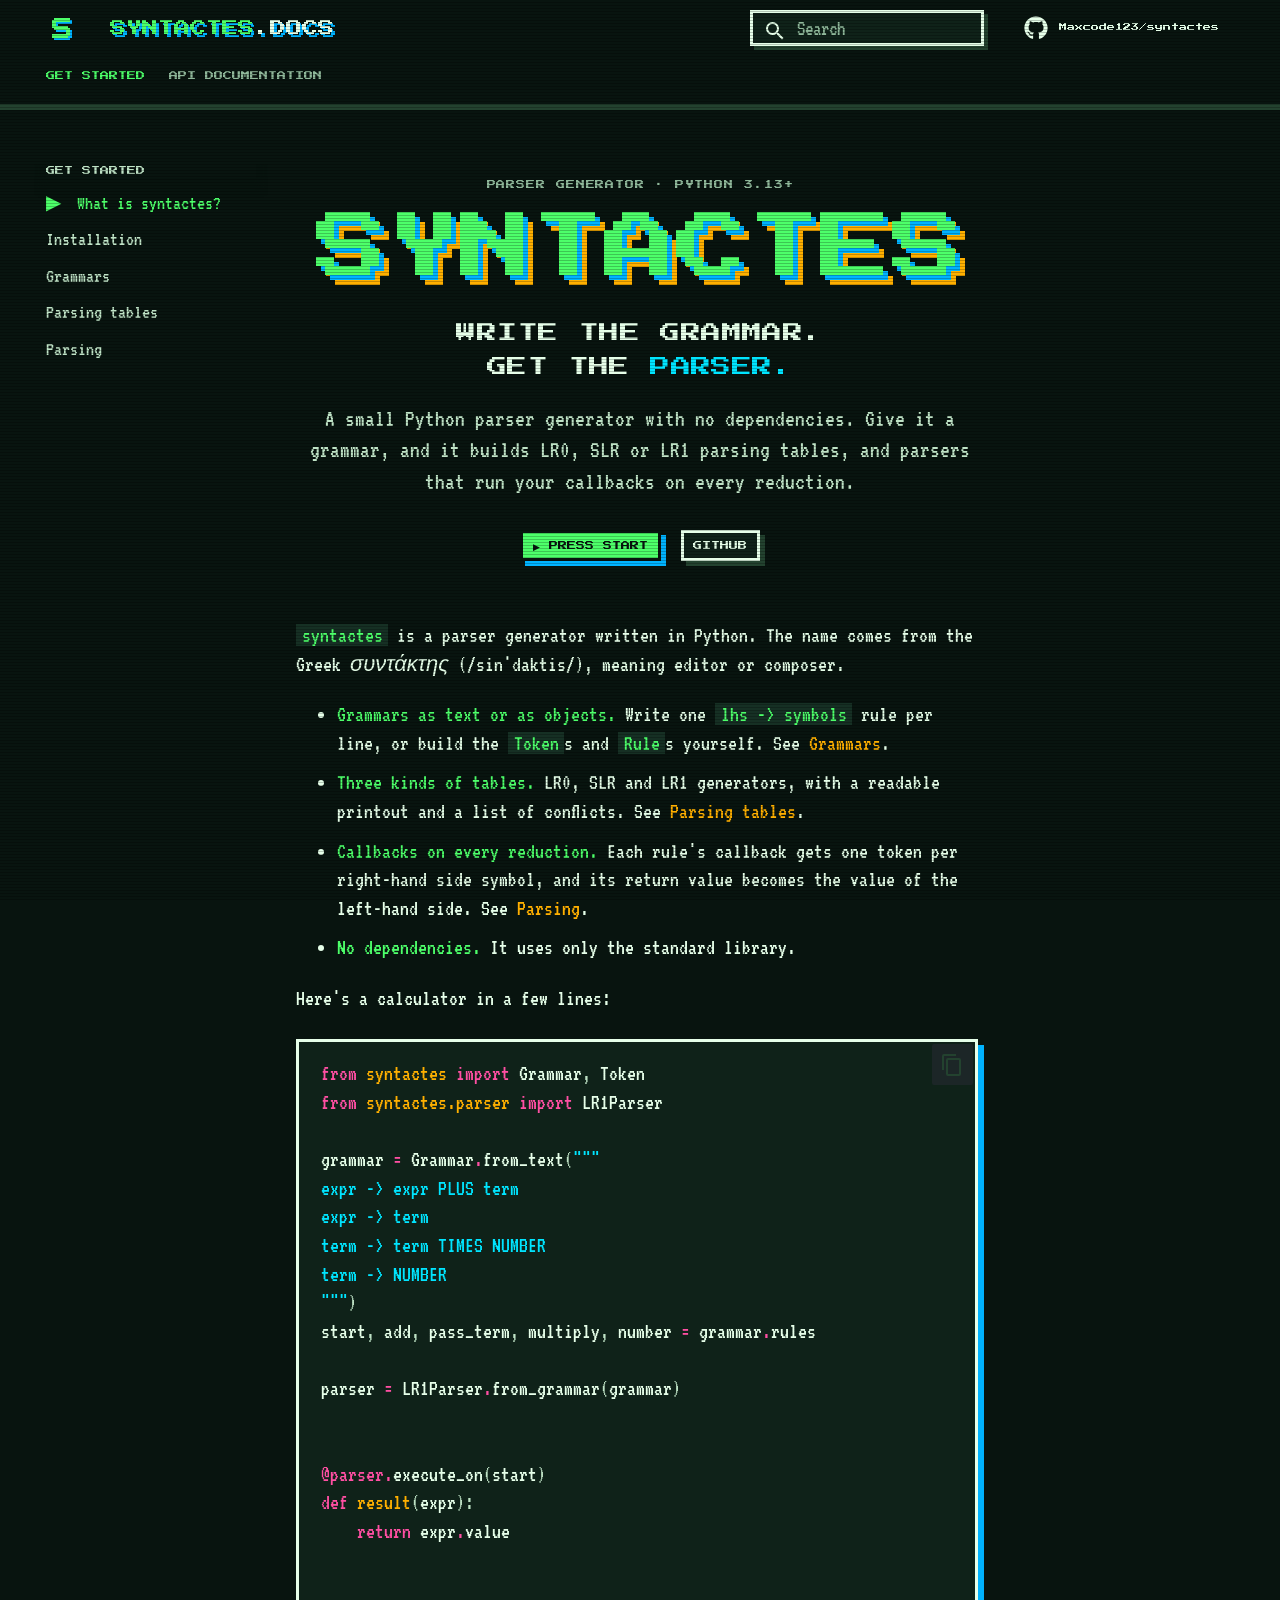
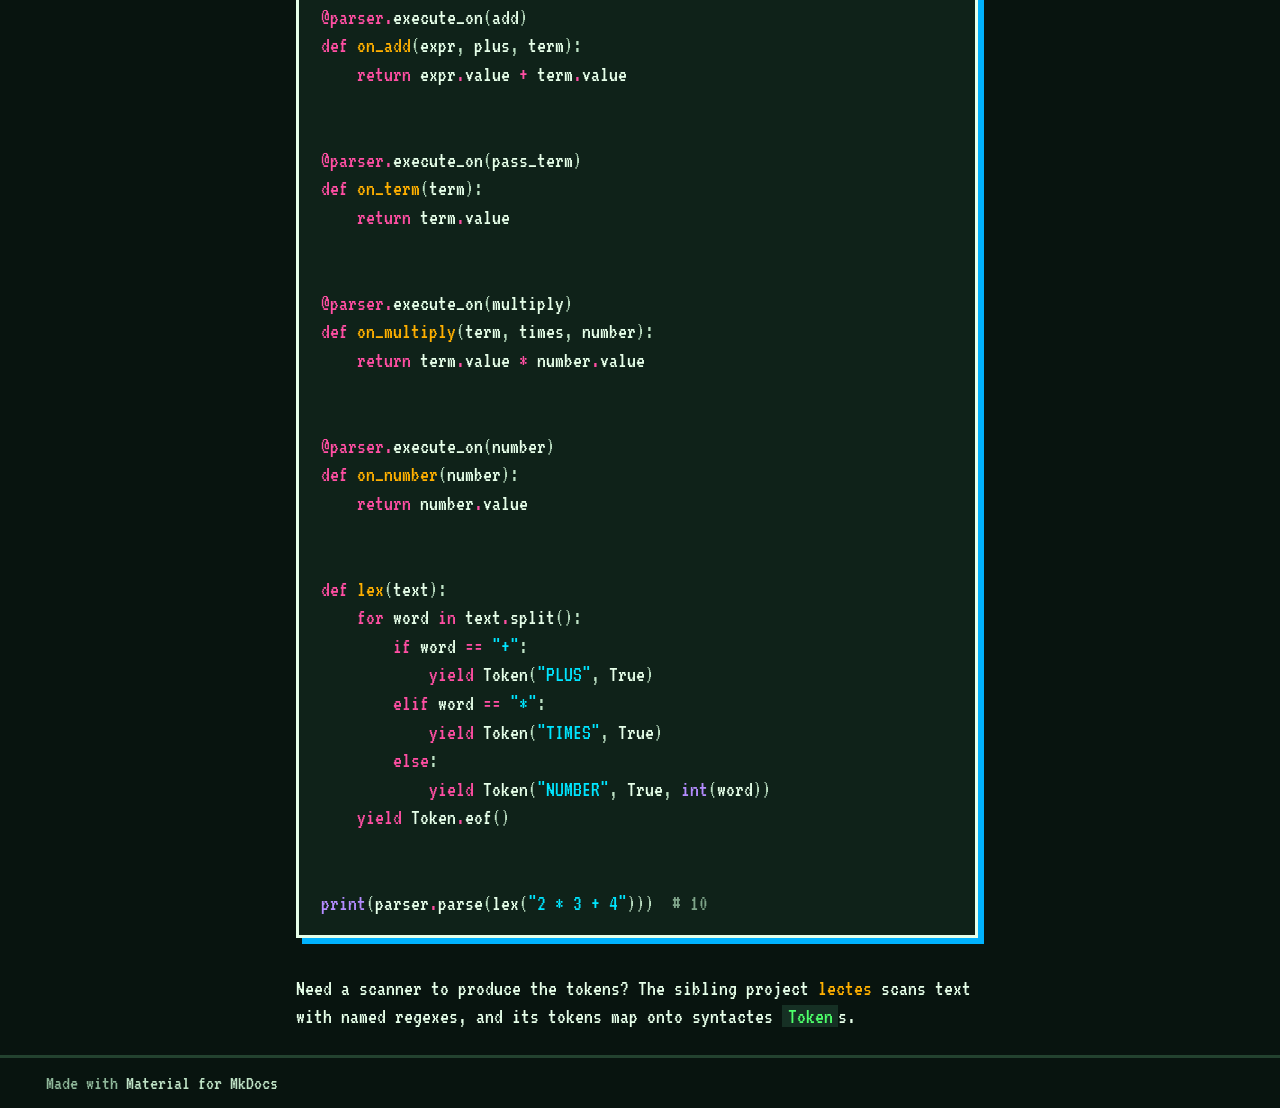
==== index.html @ 3ec6d593 "Deployed bc50c96 with MkDocs version: 1.6.1" ====
<!doctype html>
<html lang="en" class="no-js">
  <head>
    
      <meta charset="utf-8">
      <meta name="viewport" content="width=device-width,initial-scale=1">
      
      
      
        <link rel="canonical" href="https://maximosnikiforakis.gr/syntactes/">
      
      
      
        <link rel="next" href="installation/">
      
      
        
      
      
      <link rel="icon" href="assets/favicon.svg">
      <meta name="generator" content="mkdocs-1.6.1, mkdocs-material-9.7.7">
    
    
      
        <title>What is syntactes? - syntactes</title>
      
    
    
      <link rel="stylesheet" href="assets/stylesheets/main.ec1eaa64.min.css">
      
        
        <link rel="stylesheet" href="assets/stylesheets/palette.ab4e12ef.min.css">
      
      


    
    
      
    
    
      
    
    
      <link rel="stylesheet" href="assets/_mkdocstrings.css">
    
      <link rel="stylesheet" href="stylesheets/arcade.css">
    
    <script>__md_scope=new URL(".",location),__md_hash=e=>[...e].reduce(((e,_)=>(e<<5)-e+_.charCodeAt(0)),0),__md_get=(e,_=localStorage,t=__md_scope)=>JSON.parse(_.getItem(t.pathname+"."+e)),__md_set=(e,_,t=localStorage,a=__md_scope)=>{try{t.setItem(a.pathname+"."+e,JSON.stringify(_))}catch(e){}}</script>
    
      

    
    
  </head>
  
  
    
    
    
    
    
    <body dir="ltr" data-md-color-scheme="slate" data-md-color-primary="custom" data-md-color-accent="custom">
  
    
    <input class="md-toggle" data-md-toggle="drawer" type="checkbox" id="__drawer" autocomplete="off">
    <input class="md-toggle" data-md-toggle="search" type="checkbox" id="__search" autocomplete="off">
    <label class="md-overlay" for="__drawer"></label>
    <div data-md-component="skip">
      
    </div>
    <div data-md-component="announce">
      
    </div>
    
    
      

  

<header class="md-header md-header--shadow md-header--lifted" data-md-component="header">
  <nav class="md-header__inner md-grid" aria-label="Header">
    <a href="." title="syntactes" class="md-header__button md-logo" aria-label="syntactes" data-md-component="logo">
      
  <img src="assets/favicon.svg" alt="logo">

    </a>
    <label class="md-header__button md-icon" for="__drawer">
      
      <svg xmlns="http://www.w3.org/2000/svg" viewBox="0 0 24 24"><path d="M3 6h18v2H3zm0 5h18v2H3zm0 5h18v2H3z"/></svg>
    </label>
    <div class="md-header__title" data-md-component="header-title">
      <div class="md-header__ellipsis">
        <div class="md-header__topic">
          <span class="md-ellipsis">
            syntactes
          </span>
        </div>
        <div class="md-header__topic" data-md-component="header-topic">
          <span class="md-ellipsis">
            
              What is syntactes?
            
          </span>
        </div>
      </div>
    </div>
    
      
    
    
    
    
      
      
        <label class="md-header__button md-icon" for="__search">
          
          <svg xmlns="http://www.w3.org/2000/svg" viewBox="0 0 24 24"><path d="M9.5 3A6.5 6.5 0 0 1 16 9.5c0 1.61-.59 3.09-1.56 4.23l.27.27h.79l5 5-1.5 1.5-5-5v-.79l-.27-.27A6.52 6.52 0 0 1 9.5 16 6.5 6.5 0 0 1 3 9.5 6.5 6.5 0 0 1 9.5 3m0 2C7 5 5 7 5 9.5S7 14 9.5 14 14 12 14 9.5 12 5 9.5 5"/></svg>
        </label>
        <div class="md-search" data-md-component="search" role="dialog">
  <label class="md-search__overlay" for="__search"></label>
  <div class="md-search__inner" role="search">
    <form class="md-search__form" name="search">
      <input type="text" class="md-search__input" name="query" aria-label="Search" placeholder="Search" autocapitalize="off" autocorrect="off" autocomplete="off" spellcheck="false" data-md-component="search-query" required>
      <label class="md-search__icon md-icon" for="__search">
        
        <svg xmlns="http://www.w3.org/2000/svg" viewBox="0 0 24 24"><path d="M9.5 3A6.5 6.5 0 0 1 16 9.5c0 1.61-.59 3.09-1.56 4.23l.27.27h.79l5 5-1.5 1.5-5-5v-.79l-.27-.27A6.52 6.52 0 0 1 9.5 16 6.5 6.5 0 0 1 3 9.5 6.5 6.5 0 0 1 9.5 3m0 2C7 5 5 7 5 9.5S7 14 9.5 14 14 12 14 9.5 12 5 9.5 5"/></svg>
        
        <svg xmlns="http://www.w3.org/2000/svg" viewBox="0 0 24 24"><path d="M20 11v2H8l5.5 5.5-1.42 1.42L4.16 12l7.92-7.92L13.5 5.5 8 11z"/></svg>
      </label>
      <nav class="md-search__options" aria-label="Search">
        
        <button type="reset" class="md-search__icon md-icon" title="Clear" aria-label="Clear" tabindex="-1">
          
          <svg xmlns="http://www.w3.org/2000/svg" viewBox="0 0 24 24"><path d="M19 6.41 17.59 5 12 10.59 6.41 5 5 6.41 10.59 12 5 17.59 6.41 19 12 13.41 17.59 19 19 17.59 13.41 12z"/></svg>
        </button>
      </nav>
      
    </form>
    <div class="md-search__output">
      <div class="md-search__scrollwrap" tabindex="0" data-md-scrollfix>
        <div class="md-search-result" data-md-component="search-result">
          <div class="md-search-result__meta">
            Initializing search
          </div>
          <ol class="md-search-result__list" role="presentation"></ol>
        </div>
      </div>
    </div>
  </div>
</div>
      
    
    
      <div class="md-header__source">
        <a href="https://github.com/Maxcode123/syntactes" title="Go to repository" class="md-source" data-md-component="source">
  <div class="md-source__icon md-icon">
    
    <svg xmlns="http://www.w3.org/2000/svg" viewBox="0 0 512 512"><!--! Font Awesome Free 7.1.0 by @fontawesome - https://fontawesome.com License - https://fontawesome.com/license/free (Icons: CC BY 4.0, Fonts: SIL OFL 1.1, Code: MIT License) Copyright 2025 Fonticons, Inc.--><path d="M173.9 397.4c0 2-2.3 3.6-5.2 3.6-3.3.3-5.6-1.3-5.6-3.6 0-2 2.3-3.6 5.2-3.6 3-.3 5.6 1.3 5.6 3.6m-31.1-4.5c-.7 2 1.3 4.3 4.3 4.9 2.6 1 5.6 0 6.2-2s-1.3-4.3-4.3-5.2c-2.6-.7-5.5.3-6.2 2.3m44.2-1.7c-2.9.7-4.9 2.6-4.6 4.9.3 2 2.9 3.3 5.9 2.6 2.9-.7 4.9-2.6 4.6-4.6-.3-1.9-3-3.2-5.9-2.9M252.8 8C114.1 8 8 113.3 8 252c0 110.9 69.8 205.8 169.5 239.2 12.8 2.3 17.3-5.6 17.3-12.1 0-6.2-.3-40.4-.3-61.4 0 0-70 15-84.7-29.8 0 0-11.4-29.1-27.8-36.6 0 0-22.9-15.7 1.6-15.4 0 0 24.9 2 38.6 25.8 21.9 38.6 58.6 27.5 72.9 20.9 2.3-16 8.8-27.1 16-33.7-55.9-6.2-112.3-14.3-112.3-110.5 0-27.5 7.6-41.3 23.6-58.9-2.6-6.5-11.1-33.3 2.6-67.9 20.9-6.5 69 27 69 27 20-5.6 41.5-8.5 62.8-8.5s42.8 2.9 62.8 8.5c0 0 48.1-33.6 69-27 13.7 34.7 5.2 61.4 2.6 67.9 16 17.7 25.8 31.5 25.8 58.9 0 96.5-58.9 104.2-114.8 110.5 9.2 7.9 17 22.9 17 46.4 0 33.7-.3 75.4-.3 83.6 0 6.5 4.6 14.4 17.3 12.1C436.2 457.8 504 362.9 504 252 504 113.3 391.5 8 252.8 8M105.2 352.9c-1.3 1-1 3.3.7 5.2 1.6 1.6 3.9 2.3 5.2 1 1.3-1 1-3.3-.7-5.2-1.6-1.6-3.9-2.3-5.2-1m-10.8-8.1c-.7 1.3.3 2.9 2.3 3.9 1.6 1 3.6.7 4.3-.7.7-1.3-.3-2.9-2.3-3.9-2-.6-3.6-.3-4.3.7m32.4 35.6c-1.6 1.3-1 4.3 1.3 6.2 2.3 2.3 5.2 2.6 6.5 1 1.3-1.3.7-4.3-1.3-6.2-2.2-2.3-5.2-2.6-6.5-1m-11.4-14.7c-1.6 1-1.6 3.6 0 5.9s4.3 3.3 5.6 2.3c1.6-1.3 1.6-3.9 0-6.2-1.4-2.3-4-3.3-5.6-2"/></svg>
  </div>
  <div class="md-source__repository">
    Maxcode123/syntactes
  </div>
</a>
      </div>
    
  </nav>
  
    
      
<nav class="md-tabs" aria-label="Tabs" data-md-component="tabs">
  <div class="md-grid">
    <ul class="md-tabs__list">
      
        
  
  
  
    
  
  
    
    
      <li class="md-tabs__item md-tabs__item--active">
        <a href="." class="md-tabs__link">
          
  
  
  Get started

        </a>
      </li>
    
  

      
        
  
  
  
  
    
    
      <li class="md-tabs__item">
        <a href="syntactes/" class="md-tabs__link">
          
  
  
  API Documentation

        </a>
      </li>
    
  

      
    </ul>
  </div>
</nav>
    
  
</header>
    
    <div class="md-container" data-md-component="container">
      
      
        
      
      <main class="md-main" data-md-component="main">
        <div class="md-main__inner md-grid">
          
            
              
              <div class="md-sidebar md-sidebar--primary" data-md-component="sidebar" data-md-type="navigation" >
                <div class="md-sidebar__scrollwrap">
                  <div class="md-sidebar__inner">
                    


  


<nav class="md-nav md-nav--primary md-nav--lifted" aria-label="Navigation" data-md-level="0">
  <label class="md-nav__title" for="__drawer">
    <a href="." title="syntactes" class="md-nav__button md-logo" aria-label="syntactes" data-md-component="logo">
      
  <img src="assets/favicon.svg" alt="logo">

    </a>
    syntactes
  </label>
  
    <div class="md-nav__source">
      <a href="https://github.com/Maxcode123/syntactes" title="Go to repository" class="md-source" data-md-component="source">
  <div class="md-source__icon md-icon">
    
    <svg xmlns="http://www.w3.org/2000/svg" viewBox="0 0 512 512"><!--! Font Awesome Free 7.1.0 by @fontawesome - https://fontawesome.com License - https://fontawesome.com/license/free (Icons: CC BY 4.0, Fonts: SIL OFL 1.1, Code: MIT License) Copyright 2025 Fonticons, Inc.--><path d="M173.9 397.4c0 2-2.3 3.6-5.2 3.6-3.3.3-5.6-1.3-5.6-3.6 0-2 2.3-3.6 5.2-3.6 3-.3 5.6 1.3 5.6 3.6m-31.1-4.5c-.7 2 1.3 4.3 4.3 4.9 2.6 1 5.6 0 6.2-2s-1.3-4.3-4.3-5.2c-2.6-.7-5.5.3-6.2 2.3m44.2-1.7c-2.9.7-4.9 2.6-4.6 4.9.3 2 2.9 3.3 5.9 2.6 2.9-.7 4.9-2.6 4.6-4.6-.3-1.9-3-3.2-5.9-2.9M252.8 8C114.1 8 8 113.3 8 252c0 110.9 69.8 205.8 169.5 239.2 12.8 2.3 17.3-5.6 17.3-12.1 0-6.2-.3-40.4-.3-61.4 0 0-70 15-84.7-29.8 0 0-11.4-29.1-27.8-36.6 0 0-22.9-15.7 1.6-15.4 0 0 24.9 2 38.6 25.8 21.9 38.6 58.6 27.5 72.9 20.9 2.3-16 8.8-27.1 16-33.7-55.9-6.2-112.3-14.3-112.3-110.5 0-27.5 7.6-41.3 23.6-58.9-2.6-6.5-11.1-33.3 2.6-67.9 20.9-6.5 69 27 69 27 20-5.6 41.5-8.5 62.8-8.5s42.8 2.9 62.8 8.5c0 0 48.1-33.6 69-27 13.7 34.7 5.2 61.4 2.6 67.9 16 17.7 25.8 31.5 25.8 58.9 0 96.5-58.9 104.2-114.8 110.5 9.2 7.9 17 22.9 17 46.4 0 33.7-.3 75.4-.3 83.6 0 6.5 4.6 14.4 17.3 12.1C436.2 457.8 504 362.9 504 252 504 113.3 391.5 8 252.8 8M105.2 352.9c-1.3 1-1 3.3.7 5.2 1.6 1.6 3.9 2.3 5.2 1 1.3-1 1-3.3-.7-5.2-1.6-1.6-3.9-2.3-5.2-1m-10.8-8.1c-.7 1.3.3 2.9 2.3 3.9 1.6 1 3.6.7 4.3-.7.7-1.3-.3-2.9-2.3-3.9-2-.6-3.6-.3-4.3.7m32.4 35.6c-1.6 1.3-1 4.3 1.3 6.2 2.3 2.3 5.2 2.6 6.5 1 1.3-1.3.7-4.3-1.3-6.2-2.2-2.3-5.2-2.6-6.5-1m-11.4-14.7c-1.6 1-1.6 3.6 0 5.9s4.3 3.3 5.6 2.3c1.6-1.3 1.6-3.9 0-6.2-1.4-2.3-4-3.3-5.6-2"/></svg>
  </div>
  <div class="md-source__repository">
    Maxcode123/syntactes
  </div>
</a>
    </div>
  
  <ul class="md-nav__list" data-md-scrollfix>
    
      
      
  
  
    
  
  
  
    
    
    
    
      
        
        
      
      
        
      
    
    
    <li class="md-nav__item md-nav__item--active md-nav__item--section md-nav__item--nested">
      
        
        
        <input class="md-nav__toggle md-toggle " type="checkbox" id="__nav_1" checked>
        
          
          <label class="md-nav__link" for="__nav_1" id="__nav_1_label" tabindex="">
            
  
  
  <span class="md-ellipsis">
    
  
    Get started
  

    
  </span>
  
  

            <span class="md-nav__icon md-icon"></span>
          </label>
        
        <nav class="md-nav" data-md-level="1" aria-labelledby="__nav_1_label" aria-expanded="true">
          <label class="md-nav__title" for="__nav_1">
            <span class="md-nav__icon md-icon"></span>
            
  
    Get started
  

          </label>
          <ul class="md-nav__list" data-md-scrollfix>
            
              
                
  
  
    
  
  
  
    <li class="md-nav__item md-nav__item--active">
      
      <input class="md-nav__toggle md-toggle" type="checkbox" id="__toc">
      
      
      
      <a href="." class="md-nav__link md-nav__link--active">
        
  
  
  <span class="md-ellipsis">
    
  
    What is syntactes?
  

    
  </span>
  
  

      </a>
      
    </li>
  

              
            
              
                
  
  
  
  
    <li class="md-nav__item">
      <a href="installation/" class="md-nav__link">
        
  
  
  <span class="md-ellipsis">
    
  
    Installation
  

    
  </span>
  
  

      </a>
    </li>
  

              
            
              
                
  
  
  
  
    <li class="md-nav__item">
      <a href="grammars/" class="md-nav__link">
        
  
  
  <span class="md-ellipsis">
    
  
    Grammars
  

    
  </span>
  
  

      </a>
    </li>
  

              
            
              
                
  
  
  
  
    <li class="md-nav__item">
      <a href="parsing-tables/" class="md-nav__link">
        
  
  
  <span class="md-ellipsis">
    
  
    Parsing tables
  

    
  </span>
  
  

      </a>
    </li>
  

              
            
              
                
  
  
  
  
    <li class="md-nav__item">
      <a href="parsing/" class="md-nav__link">
        
  
  
  <span class="md-ellipsis">
    
  
    Parsing
  

    
  </span>
  
  

      </a>
    </li>
  

              
            
          </ul>
        </nav>
      
    </li>
  

    
      
      
  
  
  
  
    
    
    
    
      
      
        
      
    
    
    <li class="md-nav__item md-nav__item--nested">
      
        
        
        <input class="md-nav__toggle md-toggle " type="checkbox" id="__nav_2" >
        
          
          <label class="md-nav__link" for="__nav_2" id="__nav_2_label" tabindex="0">
            
  
  
  <span class="md-ellipsis">
    
  
    API Documentation
  

    
  </span>
  
  

            <span class="md-nav__icon md-icon"></span>
          </label>
        
        <nav class="md-nav" data-md-level="1" aria-labelledby="__nav_2_label" aria-expanded="false">
          <label class="md-nav__title" for="__nav_2">
            <span class="md-nav__icon md-icon"></span>
            
  
    API Documentation
  

          </label>
          <ul class="md-nav__list" data-md-scrollfix>
            
              
                
  
  
  
  
    <li class="md-nav__item">
      <a href="syntactes/" class="md-nav__link">
        
  
  
  <span class="md-ellipsis">
    
  
    syntactes
  

    
  </span>
  
  

      </a>
    </li>
  

              
            
              
                
  
  
  
  
    <li class="md-nav__item">
      <a href="parser/" class="md-nav__link">
        
  
  
  <span class="md-ellipsis">
    
  
    parser
  

    
  </span>
  
  

      </a>
    </li>
  

              
            
              
                
  
  
  
  
    <li class="md-nav__item">
      <a href="parsing_table/" class="md-nav__link">
        
  
  
  <span class="md-ellipsis">
    
  
    parsing_table
  

    
  </span>
  
  

      </a>
    </li>
  

              
            
          </ul>
        </nav>
      
    </li>
  

    
  </ul>
</nav>
                  </div>
                </div>
              </div>
            
            
              
              <div class="md-sidebar md-sidebar--secondary" data-md-component="sidebar" data-md-type="toc" >
                <div class="md-sidebar__scrollwrap">
                  <div class="md-sidebar__inner">
                    

<nav class="md-nav md-nav--secondary" aria-label="Table of contents">
  
  
  
  
</nav>
                  </div>
                </div>
              </div>
            
          
          
            <div class="md-content" data-md-component="content">
              
                




              
              <article class="md-content__inner md-typeset">
                
                  


  
  


<div class="sx-title" markdown="0">
  <p class="sx-kicker">Parser generator · Python 3.13+</p>
  <p class="sx-logo" aria-hidden="true">SYNTACTES</p>
  <h1 id="what-is-syntactes">Write the grammar.<br>Get the <span>parser.</span></h1>
  <p class="sx-blurb">A small Python parser generator with no dependencies.
  Give it a grammar, and it builds LR0, SLR or LR1 parsing tables, and parsers
  that run your callbacks on every reduction.</p>
  <div class="sx-buttons">
    <a class="md-button md-button--primary" href="installation/">Press start</a>
    <a class="md-button" href="https://github.com/Maxcode123/syntactes">GitHub</a>
  </div>
</div>

<p><code>syntactes</code> is a parser generator written in Python. The name comes from the
Greek <em>συντάκτης</em> (/sin'daktis/), meaning editor or composer.</p>
<ul>
<li><strong>Grammars as text or as objects.</strong> Write one <code>lhs -&gt; symbols</code> rule per line,
  or build the <code>Token</code>s and <code>Rule</code>s yourself. See <a href="grammars/">Grammars</a>.</li>
<li><strong>Three kinds of tables.</strong> LR0, SLR and LR1 generators, with a readable
  printout and a list of conflicts. See <a href="parsing-tables/">Parsing tables</a>.</li>
<li><strong>Callbacks on every reduction.</strong> Each rule's callback gets one token per
  right-hand side symbol, and its return value becomes the value of the
  left-hand side. See <a href="parsing/">Parsing</a>.</li>
<li><strong>No dependencies.</strong> It uses only the standard library.</li>
</ul>
<p>Here's a calculator in a few lines:</p>
<div class="language-python highlight"><pre><span></span><code><span id="__span-0-1"><a id="__codelineno-0-1" name="__codelineno-0-1" href="#__codelineno-0-1"></a><span class="kn">from</span><span class="w"> </span><span class="nn">syntactes</span><span class="w"> </span><span class="kn">import</span> <span class="n">Grammar</span><span class="p">,</span> <span class="n">Token</span>
</span><span id="__span-0-2"><a id="__codelineno-0-2" name="__codelineno-0-2" href="#__codelineno-0-2"></a><span class="kn">from</span><span class="w"> </span><span class="nn">syntactes.parser</span><span class="w"> </span><span class="kn">import</span> <span class="n">LR1Parser</span>
</span><span id="__span-0-3"><a id="__codelineno-0-3" name="__codelineno-0-3" href="#__codelineno-0-3"></a>
</span><span id="__span-0-4"><a id="__codelineno-0-4" name="__codelineno-0-4" href="#__codelineno-0-4"></a><span class="n">grammar</span> <span class="o">=</span> <span class="n">Grammar</span><span class="o">.</span><span class="n">from_text</span><span class="p">(</span><span class="s2">"""</span>
</span><span id="__span-0-5"><a id="__codelineno-0-5" name="__codelineno-0-5" href="#__codelineno-0-5"></a><span class="s2">expr -&gt; expr PLUS term</span>
</span><span id="__span-0-6"><a id="__codelineno-0-6" name="__codelineno-0-6" href="#__codelineno-0-6"></a><span class="s2">expr -&gt; term</span>
</span><span id="__span-0-7"><a id="__codelineno-0-7" name="__codelineno-0-7" href="#__codelineno-0-7"></a><span class="s2">term -&gt; term TIMES NUMBER</span>
</span><span id="__span-0-8"><a id="__codelineno-0-8" name="__codelineno-0-8" href="#__codelineno-0-8"></a><span class="s2">term -&gt; NUMBER</span>
</span><span id="__span-0-9"><a id="__codelineno-0-9" name="__codelineno-0-9" href="#__codelineno-0-9"></a><span class="s2">"""</span><span class="p">)</span>
</span><span id="__span-0-10"><a id="__codelineno-0-10" name="__codelineno-0-10" href="#__codelineno-0-10"></a><span class="n">start</span><span class="p">,</span> <span class="n">add</span><span class="p">,</span> <span class="n">pass_term</span><span class="p">,</span> <span class="n">multiply</span><span class="p">,</span> <span class="n">number</span> <span class="o">=</span> <span class="n">grammar</span><span class="o">.</span><span class="n">rules</span>
</span><span id="__span-0-11"><a id="__codelineno-0-11" name="__codelineno-0-11" href="#__codelineno-0-11"></a>
</span><span id="__span-0-12"><a id="__codelineno-0-12" name="__codelineno-0-12" href="#__codelineno-0-12"></a><span class="n">parser</span> <span class="o">=</span> <span class="n">LR1Parser</span><span class="o">.</span><span class="n">from_grammar</span><span class="p">(</span><span class="n">grammar</span><span class="p">)</span>
</span><span id="__span-0-13"><a id="__codelineno-0-13" name="__codelineno-0-13" href="#__codelineno-0-13"></a>
</span><span id="__span-0-14"><a id="__codelineno-0-14" name="__codelineno-0-14" href="#__codelineno-0-14"></a>
</span><span id="__span-0-15"><a id="__codelineno-0-15" name="__codelineno-0-15" href="#__codelineno-0-15"></a><span class="nd">@parser</span><span class="o">.</span><span class="n">execute_on</span><span class="p">(</span><span class="n">start</span><span class="p">)</span>
</span><span id="__span-0-16"><a id="__codelineno-0-16" name="__codelineno-0-16" href="#__codelineno-0-16"></a><span class="k">def</span><span class="w"> </span><span class="nf">result</span><span class="p">(</span><span class="n">expr</span><span class="p">):</span>
</span><span id="__span-0-17"><a id="__codelineno-0-17" name="__codelineno-0-17" href="#__codelineno-0-17"></a>    <span class="k">return</span> <span class="n">expr</span><span class="o">.</span><span class="n">value</span>
</span><span id="__span-0-18"><a id="__codelineno-0-18" name="__codelineno-0-18" href="#__codelineno-0-18"></a>
</span><span id="__span-0-19"><a id="__codelineno-0-19" name="__codelineno-0-19" href="#__codelineno-0-19"></a>
</span><span id="__span-0-20"><a id="__codelineno-0-20" name="__codelineno-0-20" href="#__codelineno-0-20"></a><span class="nd">@parser</span><span class="o">.</span><span class="n">execute_on</span><span class="p">(</span><span class="n">add</span><span class="p">)</span>
</span><span id="__span-0-21"><a id="__codelineno-0-21" name="__codelineno-0-21" href="#__codelineno-0-21"></a><span class="k">def</span><span class="w"> </span><span class="nf">on_add</span><span class="p">(</span><span class="n">expr</span><span class="p">,</span> <span class="n">plus</span><span class="p">,</span> <span class="n">term</span><span class="p">):</span>
</span><span id="__span-0-22"><a id="__codelineno-0-22" name="__codelineno-0-22" href="#__codelineno-0-22"></a>    <span class="k">return</span> <span class="n">expr</span><span class="o">.</span><span class="n">value</span> <span class="o">+</span> <span class="n">term</span><span class="o">.</span><span class="n">value</span>
</span><span id="__span-0-23"><a id="__codelineno-0-23" name="__codelineno-0-23" href="#__codelineno-0-23"></a>
</span><span id="__span-0-24"><a id="__codelineno-0-24" name="__codelineno-0-24" href="#__codelineno-0-24"></a>
</span><span id="__span-0-25"><a id="__codelineno-0-25" name="__codelineno-0-25" href="#__codelineno-0-25"></a><span class="nd">@parser</span><span class="o">.</span><span class="n">execute_on</span><span class="p">(</span><span class="n">pass_term</span><span class="p">)</span>
</span><span id="__span-0-26"><a id="__codelineno-0-26" name="__codelineno-0-26" href="#__codelineno-0-26"></a><span class="k">def</span><span class="w"> </span><span class="nf">on_term</span><span class="p">(</span><span class="n">term</span><span class="p">):</span>
</span><span id="__span-0-27"><a id="__codelineno-0-27" name="__codelineno-0-27" href="#__codelineno-0-27"></a>    <span class="k">return</span> <span class="n">term</span><span class="o">.</span><span class="n">value</span>
</span><span id="__span-0-28"><a id="__codelineno-0-28" name="__codelineno-0-28" href="#__codelineno-0-28"></a>
</span><span id="__span-0-29"><a id="__codelineno-0-29" name="__codelineno-0-29" href="#__codelineno-0-29"></a>
</span><span id="__span-0-30"><a id="__codelineno-0-30" name="__codelineno-0-30" href="#__codelineno-0-30"></a><span class="nd">@parser</span><span class="o">.</span><span class="n">execute_on</span><span class="p">(</span><span class="n">multiply</span><span class="p">)</span>
</span><span id="__span-0-31"><a id="__codelineno-0-31" name="__codelineno-0-31" href="#__codelineno-0-31"></a><span class="k">def</span><span class="w"> </span><span class="nf">on_multiply</span><span class="p">(</span><span class="n">term</span><span class="p">,</span> <span class="n">times</span><span class="p">,</span> <span class="n">number</span><span class="p">):</span>
</span><span id="__span-0-32"><a id="__codelineno-0-32" name="__codelineno-0-32" href="#__codelineno-0-32"></a>    <span class="k">return</span> <span class="n">term</span><span class="o">.</span><span class="n">value</span> <span class="o">*</span> <span class="n">number</span><span class="o">.</span><span class="n">value</span>
</span><span id="__span-0-33"><a id="__codelineno-0-33" name="__codelineno-0-33" href="#__codelineno-0-33"></a>
</span><span id="__span-0-34"><a id="__codelineno-0-34" name="__codelineno-0-34" href="#__codelineno-0-34"></a>
</span><span id="__span-0-35"><a id="__codelineno-0-35" name="__codelineno-0-35" href="#__codelineno-0-35"></a><span class="nd">@parser</span><span class="o">.</span><span class="n">execute_on</span><span class="p">(</span><span class="n">number</span><span class="p">)</span>
</span><span id="__span-0-36"><a id="__codelineno-0-36" name="__codelineno-0-36" href="#__codelineno-0-36"></a><span class="k">def</span><span class="w"> </span><span class="nf">on_number</span><span class="p">(</span><span class="n">number</span><span class="p">):</span>
</span><span id="__span-0-37"><a id="__codelineno-0-37" name="__codelineno-0-37" href="#__codelineno-0-37"></a>    <span class="k">return</span> <span class="n">number</span><span class="o">.</span><span class="n">value</span>
</span><span id="__span-0-38"><a id="__codelineno-0-38" name="__codelineno-0-38" href="#__codelineno-0-38"></a>
</span><span id="__span-0-39"><a id="__codelineno-0-39" name="__codelineno-0-39" href="#__codelineno-0-39"></a>
</span><span id="__span-0-40"><a id="__codelineno-0-40" name="__codelineno-0-40" href="#__codelineno-0-40"></a><span class="k">def</span><span class="w"> </span><span class="nf">lex</span><span class="p">(</span><span class="n">text</span><span class="p">):</span>
</span><span id="__span-0-41"><a id="__codelineno-0-41" name="__codelineno-0-41" href="#__codelineno-0-41"></a>    <span class="k">for</span> <span class="n">word</span> <span class="ow">in</span> <span class="n">text</span><span class="o">.</span><span class="n">split</span><span class="p">():</span>
</span><span id="__span-0-42"><a id="__codelineno-0-42" name="__codelineno-0-42" href="#__codelineno-0-42"></a>        <span class="k">if</span> <span class="n">word</span> <span class="o">==</span> <span class="s2">"+"</span><span class="p">:</span>
</span><span id="__span-0-43"><a id="__codelineno-0-43" name="__codelineno-0-43" href="#__codelineno-0-43"></a>            <span class="k">yield</span> <span class="n">Token</span><span class="p">(</span><span class="s2">"PLUS"</span><span class="p">,</span> <span class="kc">True</span><span class="p">)</span>
</span><span id="__span-0-44"><a id="__codelineno-0-44" name="__codelineno-0-44" href="#__codelineno-0-44"></a>        <span class="k">elif</span> <span class="n">word</span> <span class="o">==</span> <span class="s2">"*"</span><span class="p">:</span>
</span><span id="__span-0-45"><a id="__codelineno-0-45" name="__codelineno-0-45" href="#__codelineno-0-45"></a>            <span class="k">yield</span> <span class="n">Token</span><span class="p">(</span><span class="s2">"TIMES"</span><span class="p">,</span> <span class="kc">True</span><span class="p">)</span>
</span><span id="__span-0-46"><a id="__codelineno-0-46" name="__codelineno-0-46" href="#__codelineno-0-46"></a>        <span class="k">else</span><span class="p">:</span>
</span><span id="__span-0-47"><a id="__codelineno-0-47" name="__codelineno-0-47" href="#__codelineno-0-47"></a>            <span class="k">yield</span> <span class="n">Token</span><span class="p">(</span><span class="s2">"NUMBER"</span><span class="p">,</span> <span class="kc">True</span><span class="p">,</span> <span class="nb">int</span><span class="p">(</span><span class="n">word</span><span class="p">))</span>
</span><span id="__span-0-48"><a id="__codelineno-0-48" name="__codelineno-0-48" href="#__codelineno-0-48"></a>    <span class="k">yield</span> <span class="n">Token</span><span class="o">.</span><span class="n">eof</span><span class="p">()</span>
</span><span id="__span-0-49"><a id="__codelineno-0-49" name="__codelineno-0-49" href="#__codelineno-0-49"></a>
</span><span id="__span-0-50"><a id="__codelineno-0-50" name="__codelineno-0-50" href="#__codelineno-0-50"></a>
</span><span id="__span-0-51"><a id="__codelineno-0-51" name="__codelineno-0-51" href="#__codelineno-0-51"></a><span class="nb">print</span><span class="p">(</span><span class="n">parser</span><span class="o">.</span><span class="n">parse</span><span class="p">(</span><span class="n">lex</span><span class="p">(</span><span class="s2">"2 * 3 + 4"</span><span class="p">)))</span>  <span class="c1"># 10</span>
</span></code></pre></div>
<p>Need a scanner to produce the tokens? The sibling project
<a href="https://maximosnikiforakis.gr/lectes/">lectes</a> scans text with named regexes,
and its tokens map onto syntactes <code>Token</code>s.</p>







  
  






                
              </article>
            </div>
          
          
<script>var target=document.getElementById(location.hash.slice(1));target&&target.name&&(target.checked=target.name.startsWith("__tabbed_"))</script>
        </div>
        
      </main>
      
        <footer class="md-footer">
  
  <div class="md-footer-meta md-typeset">
    <div class="md-footer-meta__inner md-grid">
      <div class="md-copyright">
  
  
    Made with
    <a href="https://squidfunk.github.io/mkdocs-material/" target="_blank" rel="noopener">
      Material for MkDocs
    </a>
  
</div>
      
    </div>
  </div>
</footer>
      
    </div>
    <div class="md-dialog" data-md-component="dialog">
      <div class="md-dialog__inner md-typeset"></div>
    </div>
    
    
    
      
      
      <script id="__config" type="application/json">{"annotate": null, "base": ".", "features": ["navigation.tabs", "navigation.tabs.sticky", "navigation.sections", "navigation.path", "content.code.copy"], "search": "assets/javascripts/workers/search.2c215733.min.js", "tags": null, "translations": {"clipboard.copied": "Copied to clipboard", "clipboard.copy": "Copy to clipboard", "search.result.more.one": "1 more on this page", "search.result.more.other": "# more on this page", "search.result.none": "No matching documents", "search.result.one": "1 matching document", "search.result.other": "# matching documents", "search.result.placeholder": "Type to start searching", "search.result.term.missing": "Missing", "select.version": "Select version"}, "version": null}</script>
    
    
      <script src="assets/javascripts/bundle.d7400e89.min.js"></script>
      
    
  </body>
</html>
---- assets/stylesheets/main.ec1eaa64.min.css ----
@charset "UTF-8";html{-webkit-text-size-adjust:none;-moz-text-size-adjust:none;text-size-adjust:none;box-sizing:border-box}*,:after,:before{box-sizing:inherit}@media (prefers-reduced-motion){*,:after,:before{transition:none!important}}body{margin:0}a,button,input,label{-webkit-tap-highlight-color:transparent}a{color:inherit;text-decoration:none}hr{border:0;box-sizing:initial;display:block;height:.05rem;overflow:visible;padding:0}small{font-size:80%}sub,sup{line-height:1em}img{border-style:none}table{border-collapse:initial;border-spacing:0}td,th{font-weight:400;vertical-align:top}button{background:#0000;border:0;font-family:inherit;font-size:inherit;margin:0;padding:0}input{border:0;outline:none}:root{--md-primary-fg-color:#4051b5;--md-primary-fg-color--light:#5d6cc0;--md-primary-fg-color--dark:#303fa1;--md-primary-bg-color:#fff;--md-primary-bg-color--light:#ffffffb3;--md-accent-fg-color:#526cfe;--md-accent-fg-color--transparent:#526cfe1a;--md-accent-bg-color:#fff;--md-accent-bg-color--light:#ffffffb3}[data-md-color-scheme=default]{color-scheme:light}[data-md-color-scheme=default] img[src$="#gh-dark-mode-only"],[data-md-color-scheme=default] img[src$="#only-dark"]{display:none}:root,[data-md-color-scheme=default]{--md-hue:225deg;--md-default-fg-color:#000000de;--md-default-fg-color--light:#0000008a;--md-default-fg-color--lighter:#00000052;--md-default-fg-color--lightest:#00000012;--md-default-bg-color:#fff;--md-default-bg-color--light:#ffffffb3;--md-default-bg-color--lighter:#ffffff4d;--md-default-bg-color--lightest:#ffffff1f;--md-code-fg-color:#36464e;--md-code-bg-color:#f5f5f5;--md-code-bg-color--light:#f5f5f5b3;--md-code-bg-color--lighter:#f5f5f54d;--md-code-hl-color:#4287ff;--md-code-hl-color--light:#4287ff1a;--md-code-hl-number-color:#d52a2a;--md-code-hl-special-color:#db1457;--md-code-hl-function-color:#a846b9;--md-code-hl-constant-color:#6e59d9;--md-code-hl-keyword-color:#3f6ec6;--md-code-hl-string-color:#1c7d4d;--md-code-hl-name-color:var(--md-code-fg-color);--md-code-hl-operator-color:var(--md-default-fg-color--light);--md-code-hl-punctuation-color:var(--md-default-fg-color--light);--md-code-hl-comment-color:var(--md-default-fg-color--light);--md-code-hl-generic-color:var(--md-default-fg-color--light);--md-code-hl-variable-color:var(--md-default-fg-color--light);--md-typeset-color:var(--md-default-fg-color);--md-typeset-a-color:var(--md-primary-fg-color);--md-typeset-del-color:#f5503d26;--md-typeset-ins-color:#0bd57026;--md-typeset-kbd-color:#fafafa;--md-typeset-kbd-accent-color:#fff;--md-typeset-kbd-border-color:#b8b8b8;--md-typeset-mark-color:#ffff0080;--md-typeset-table-color:#0000001f;--md-typeset-table-color--light:rgba(0,0,0,.035);--md-admonition-fg-color:var(--md-default-fg-color);--md-admonition-bg-color:var(--md-default-bg-color);--md-warning-fg-color:#000000de;--md-warning-bg-color:#ff9;--md-footer-fg-color:#fff;--md-footer-fg-color--light:#ffffffb3;--md-footer-fg-color--lighter:#ffffff73;--md-footer-bg-color:#000000de;--md-footer-bg-color--dark:#00000052;--md-shadow-z1:0 0.2rem 0.5rem #0000000d,0 0 0.05rem #0000001a;--md-shadow-z2:0 0.2rem 0.5rem #0000001a,0 0 0.05rem #00000040;--md-shadow-z3:0 0.2rem 0.5rem #0003,0 0 0.05rem #00000059}.md-icon svg{fill:currentcolor;display:block;height:1.2rem;width:1.2rem}body{-webkit-font-smoothing:antialiased;-moz-osx-font-smoothing:grayscale;--md-text-font-family:var(--md-text-font,_),-apple-system,BlinkMacSystemFont,Helvetica,Arial,sans-serif;--md-code-font-family:var(--md-code-font,_),SFMono-Regular,Consolas,Menlo,monospace}aside,body,input{font-feature-settings:"kern","liga";color:var(--md-typeset-color);font-family:var(--md-text-font-family)}code,kbd,pre{font-feature-settings:"kern";font-family:var(--md-code-font-family)}:root{--md-typeset-table-sort-icon:url('data:image/svg+xml;charset=utf-8,<svg xmlns="http://www.w3.org/2000/svg" viewBox="0 0 24 24"><path d="m18 21-4-4h3V7h-3l4-4 4 4h-3v10h3M2 19v-2h10v2M2 13v-2h7v2M2 7V5h4v2z"/></svg>');--md-typeset-table-sort-icon--asc:url('data:image/svg+xml;charset=utf-8,<svg xmlns="http://www.w3.org/2000/svg" viewBox="0 0 24 24"><path d="M19 17h3l-4 4-4-4h3V3h2M2 17h10v2H2M6 5v2H2V5m0 6h7v2H2z"/></svg>');--md-typeset-table-sort-icon--desc:url('data:image/svg+xml;charset=utf-8,<svg xmlns="http://www.w3.org/2000/svg" viewBox="0 0 24 24"><path d="M19 7h3l-4-4-4 4h3v14h2M2 17h10v2H2M6 5v2H2V5m0 6h7v2H2z"/></svg>')}.md-typeset{-webkit-print-color-adjust:exact;color-adjust:exact;font-size:.8rem;line-height:1.6;overflow-wrap:break-word}@media print{.md-typeset{font-size:.68rem}}.md-typeset blockquote,.md-typeset dl,.md-typeset figure,.md-typeset ol,.md-typeset pre,.md-typeset ul{margin-bottom:1em;margin-top:1em}.md-typeset h1{color:var(--md-default-fg-color--light);font-size:2em;line-height:1.3;margin:0 0 1.25em}.md-typeset h1,.md-typeset h2{font-weight:300;letter-spacing:-.01em}.md-typeset h2{font-size:1.5625em;line-height:1.4;margin:1.6em 0 .64em}.md-typeset h3{font-size:1.25em;font-weight:400;letter-spacing:-.01em;line-height:1.5;margin:1.6em 0 .8em}.md-typeset h2+h3{margin-top:.8em}.md-typeset h4{font-weight:700;letter-spacing:-.01em;margin:1em 0}.md-typeset h5,.md-typeset h6{color:var(--md-default-fg-color--light);font-size:.8em;font-weight:700;letter-spacing:-.01em;margin:1.25em 0}.md-typeset h5{text-transform:uppercase}.md-typeset h5 code{text-transform:none}.md-typeset hr{border-bottom:.05rem solid var(--md-default-fg-color--lightest);display:flow-root;margin:1.5em 0}.md-typeset a{color:var(--md-typeset-a-color);word-break:break-word}.md-typeset a,.md-typeset a:before{transition:color 125ms}.md-typeset a:focus,.md-typeset a:hover{color:var(--md-accent-fg-color)}.md-typeset a:focus code,.md-typeset a:hover code{background-color:var(--md-accent-fg-color--transparent);color:var(--md-accent-fg-color)}.md-typeset a code{color:var(--md-typeset-a-color)}.md-typeset a.focus-visible{outline-color:var(--md-accent-fg-color);outline-offset:.2rem}.md-typeset code,.md-typeset kbd,.md-typeset pre{color:var(--md-code-fg-color);direction:ltr;font-variant-ligatures:none;transition:background-color 125ms}@media print{.md-typeset code,.md-typeset kbd,.md-typeset pre{white-space:pre-wrap}}.md-typeset code{background-color:var(--md-code-bg-color);border-radius:.1rem;-webkit-box-decoration-break:clone;box-decoration-break:clone;font-size:.85em;padding:0 .2941176471em;transition:color 125ms,background-color 125ms;word-break:break-word}.md-typeset code:not(.focus-visible){-webkit-tap-highlight-color:transparent;outline:none}.md-typeset pre{display:flow-root;line-height:1.4;position:relative}.md-typeset pre>code{-webkit-box-decoration-break:slice;box-decoration-break:slice;box-shadow:none;display:block;margin:0;outline-color:var(--md-accent-fg-color);overflow:auto;padding:.7720588235em 1.1764705882em;scrollbar-color:var(--md-default-fg-color--lighter) #0000;scrollbar-width:thin;touch-action:auto;word-break:normal}.md-typeset pre>code:hover{scrollbar-color:var(--md-accent-fg-color) #0000}.md-typeset pre>code::-webkit-scrollbar{height:.2rem;width:.2rem}.md-typeset pre>code::-webkit-scrollbar-thumb{background-color:var(--md-default-fg-color--lighter)}.md-typeset pre>code::-webkit-scrollbar-thumb:hover{background-color:var(--md-accent-fg-color)}.md-typeset kbd{background-color:var(--md-typeset-kbd-color);border-radius:.1rem;box-shadow:0 .1rem 0 .05rem var(--md-typeset-kbd-border-color),0 .1rem 0 var(--md-typeset-kbd-border-color),0 -.1rem .2rem var(--md-typeset-kbd-accent-color) inset;color:var(--md-default-fg-color);display:inline-block;font-size:.75em;padding:0 .6666666667em;vertical-align:text-top;word-break:break-word}.md-typeset mark{background-color:var(--md-typeset-mark-color);-webkit-box-decoration-break:clone;box-decoration-break:clone;color:inherit;word-break:break-word}.md-typeset abbr{cursor:help;text-decoration:none}.md-typeset [data-preview],.md-typeset abbr{border-bottom:.05rem dotted var(--md-default-fg-color--light)}.md-typeset small{opacity:.75}[dir=ltr] .md-typeset sub,[dir=ltr] .md-typeset sup{margin-left:.078125em}[dir=rtl] .md-typeset sub,[dir=rtl] .md-typeset sup{margin-right:.078125em}[dir=ltr] .md-typeset blockquote{padding-left:.6rem}[dir=rtl] .md-typeset blockquote{padding-right:.6rem}[dir=ltr] .md-typeset blockquote{border-left:.2rem solid var(--md-default-fg-color--lighter)}[dir=rtl] .md-typeset blockquote{border-right:.2rem solid var(--md-default-fg-color--lighter)}.md-typeset blockquote{color:var(--md-default-fg-color--light);margin-left:0;margin-right:0}.md-typeset ul{list-style-type:disc}.md-typeset ul[type]{list-style-type:revert-layer}[dir=ltr] .md-typeset ol,[dir=ltr] .md-typeset ul{margin-left:.625em}[dir=rtl] .md-typeset ol,[dir=rtl] .md-typeset ul{margin-right:.625em}.md-typeset ol,.md-typeset ul{padding:0}.md-typeset ol:not([hidden]),.md-typeset ul:not([hidden]){display:flow-root}.md-typeset ol ol,.md-typeset ul ol{list-style-type:lower-alpha}.md-typeset ol ol ol,.md-typeset ul ol ol{list-style-type:lower-roman}.md-typeset ol ol ol ol,.md-typeset ul ol ol ol{list-style-type:upper-alpha}.md-typeset ol ol ol ol ol,.md-typeset ul ol ol ol ol{list-style-type:upper-roman}.md-typeset ol[type],.md-typeset ul[type]{list-style-type:revert-layer}[dir=ltr] .md-typeset ol li,[dir=ltr] .md-typeset ul li{margin-left:1.25em}[dir=rtl] .md-typeset ol li,[dir=rtl] .md-typeset ul li{margin-right:1.25em}.md-typeset ol li,.md-typeset ul li{margin-bottom:.5em}.md-typeset ol li blockquote,.md-typeset ol li p,.md-typeset ul li blockquote,.md-typeset ul li p{margin:.5em 0}.md-typeset ol li:last-child,.md-typeset ul li:last-child{margin-bottom:0}[dir=ltr] .md-typeset ol li ol,[dir=ltr] .md-typeset ol li ul,[dir=ltr] .md-typeset ul li ol,[dir=ltr] .md-typeset ul li ul{margin-left:.625em}[dir=rtl] .md-typeset ol li ol,[dir=rtl] .md-typeset ol li ul,[dir=rtl] .md-typeset ul li ol,[dir=rtl] .md-typeset ul li ul{margin-right:.625em}.md-typeset ol li ol,.md-typeset ol li ul,.md-typeset ul li ol,.md-typeset ul li ul{margin-bottom:.5em;margin-top:.5em}[dir=ltr] .md-typeset dd{margin-left:1.875em}[dir=rtl] .md-typeset dd{margin-right:1.875em}.md-typeset dd{margin-bottom:1.5em;margin-top:1em}.md-typeset img,.md-typeset svg,.md-typeset video{height:auto;max-width:100%}.md-typeset img[align=left]{margin:1em 1em 1em 0}.md-typeset img[align=right]{margin:1em 0 1em 1em}.md-typeset img[align]:only-child{margin-top:0}.md-typeset figure{display:flow-root;margin:1em auto;max-width:100%;text-align:center;width:fit-content}.md-typeset figure img{display:block;margin:0 auto}.md-typeset figcaption{font-style:italic;margin:1em auto;max-width:24rem}.md-typeset iframe{max-width:100%}.md-typeset table:not([class]){background-color:var(--md-default-bg-color);border:.05rem solid var(--md-typeset-table-color);border-radius:.1rem;display:inline-block;font-size:.64rem;max-width:100%;overflow:auto;touch-action:auto}@media print{.md-typeset table:not([class]){display:table}}.md-typeset table:not([class])+*{margin-top:1.5em}.md-typeset table:not([class]) td>:first-child,.md-typeset table:not([class]) th>:first-child{margin-top:0}.md-typeset table:not([class]) td>:last-child,.md-typeset table:not([class]) th>:last-child{margin-bottom:0}.md-typeset table:not([class]) td:not([align]),.md-typeset table:not([class]) th:not([align]){text-align:left}[dir=rtl] .md-typeset table:not([class]) td:not([align]),[dir=rtl] .md-typeset table:not([class]) th:not([align]){text-align:right}.md-typeset table:not([class]) th{font-weight:700;min-width:5rem;padding:.9375em 1.25em;vertical-align:top}.md-typeset table:not([class]) td{border-top:.05rem solid var(--md-typeset-table-color);padding:.9375em 1.25em;vertical-align:top}.md-typeset table:not([class]) tbody tr{transition:background-color 125ms}.md-typeset table:not([class]) tbody tr:hover{background-color:var(--md-typeset-table-color--light);box-shadow:0 .05rem 0 var(--md-default-bg-color) inset}.md-typeset table:not([class]) a{word-break:normal}.md-typeset table th[role=columnheader]{cursor:pointer}[dir=ltr] .md-typeset table th[role=columnheader]:after{margin-left:.5em}[dir=rtl] .md-typeset table th[role=columnheader]:after{margin-right:.5em}.md-typeset table th[role=columnheader]:after{content:"";display:inline-block;height:1.2em;-webkit-mask-image:var(--md-typeset-table-sort-icon);mask-image:var(--md-typeset-table-sort-icon);-webkit-mask-repeat:no-repeat;mask-repeat:no-repeat;-webkit-mask-size:contain;mask-size:contain;transition:background-color 125ms;vertical-align:text-bottom;width:1.2em}.md-typeset table th[role=columnheader]:hover:after{background-color:var(--md-default-fg-color--lighter)}.md-typeset table th[role=columnheader][aria-sort=ascending]:after{background-color:var(--md-default-fg-color--light);-webkit-mask-image:var(--md-typeset-table-sort-icon--asc);mask-image:var(--md-typeset-table-sort-icon--asc)}.md-typeset table th[role=columnheader][aria-sort=descending]:after{background-color:var(--md-default-fg-color--light);-webkit-mask-image:var(--md-typeset-table-sort-icon--desc);mask-image:var(--md-typeset-table-sort-icon--desc)}.md-typeset__scrollwrap{margin:1em -.8rem;overflow-x:auto;touch-action:auto}.md-typeset__table{display:inline-block;margin-bottom:.5em;padding:0 .8rem}@media print{.md-typeset__table{display:block}}html .md-typeset__table table{display:table;margin:0;overflow:hidden;width:100%}@media screen and (max-width:44.984375em){.md-content__inner>pre{margin:1em -.8rem}.md-content__inner>pre code{border-radius:0}}.md-typeset .md-author{border-radius:100%;display:block;flex-shrink:0;height:1.6rem;overflow:hidden;position:relative;transition:color 125ms,transform 125ms;width:1.6rem}.md-typeset .md-author img{display:block}.md-typeset .md-author--more{background:var(--md-default-fg-color--lightest);color:var(--md-default-fg-color--lighter);font-size:.6rem;font-weight:700;line-height:1.6rem;text-align:center}.md-typeset .md-author--long{height:2.4rem;width:2.4rem}.md-typeset a.md-author{transform:scale(1)}.md-typeset a.md-author img{border-radius:100%;filter:grayscale(100%) opacity(75%);transition:filter 125ms}.md-typeset a.md-author:focus,.md-typeset a.md-author:hover{transform:scale(1.1);z-index:1}.md-typeset a.md-author:focus img,.md-typeset a.md-author:hover img{filter:grayscale(0)}.md-banner{background-color:var(--md-footer-bg-color);color:var(--md-footer-fg-color);overflow:auto}@media print{.md-banner{display:none}}.md-banner--warning{background-color:var(--md-warning-bg-color);color:var(--md-warning-fg-color)}.md-banner__inner{font-size:.7rem;margin:.6rem auto;padding:0 .8rem}[dir=ltr] .md-banner__button{float:right}[dir=rtl] .md-banner__button{float:left}.md-banner__button{color:inherit;cursor:pointer;transition:opacity .25s}.no-js .md-banner__button{display:none}.md-banner__button:hover{opacity:.7}html{font-size:125%;height:100%;overflow-x:hidden}@media screen and (min-width:100em){html{font-size:137.5%}}@media screen and (min-width:125em){html{font-size:150%}}body{background-color:var(--md-default-bg-color);display:flex;flex-direction:column;font-size:.5rem;min-height:100%;position:relative;width:100%}@media print{body{display:block}}@media screen and (max-width:59.984375em){body[data-md-scrolllock]{position:fixed}}.md-grid{margin-left:auto;margin-right:auto;max-width:61rem}.md-container{display:flex;flex-direction:column;flex-grow:1}@media print{.md-container{display:block}}.md-main{flex-grow:1}.md-main__inner{display:flex;height:100%;margin-top:1.5rem}.md-ellipsis{overflow:hidden;text-overflow:ellipsis}.md-toggle{display:none}.md-option{height:0;opacity:0;position:absolute;width:0}.md-option:checked+label:not([hidden]){display:block}.md-option.focus-visible+label{outline-color:var(--md-accent-fg-color);outline-style:auto}.md-skip{background-color:var(--md-default-fg-color);border-radius:.1rem;color:var(--md-default-bg-color);font-size:.64rem;margin:.5rem;opacity:0;outline-color:var(--md-accent-fg-color);padding:.3rem .5rem;position:fixed;transform:translateY(.4rem);z-index:-1}.md-skip:focus{opacity:1;transform:translateY(0);transition:transform .25s cubic-bezier(.4,0,.2,1),opacity 175ms 75ms;z-index:10}@page{margin:25mm}:root{--md-clipboard-icon:url('data:image/svg+xml;charset=utf-8,<svg xmlns="http://www.w3.org/2000/svg" viewBox="0 0 24 24"><path d="M19 21H8V7h11m0-2H8a2 2 0 0 0-2 2v14a2 2 0 0 0 2 2h11a2 2 0 0 0 2-2V7a2 2 0 0 0-2-2m-3-4H4a2 2 0 0 0-2 2v14h2V3h12z"/></svg>')}.md-clipboard{border-radius:.1rem;color:var(--md-default-fg-color--lightest);cursor:pointer;height:1.5em;outline-color:var(--md-accent-fg-color);outline-offset:.1rem;transition:color .25s;width:1.5em;z-index:1}@media print{.md-clipboard{display:none}}.md-clipboard:not(.focus-visible){-webkit-tap-highlight-color:transparent;outline:none}:hover>.md-clipboard{color:var(--md-default-fg-color--light)}.md-clipboard:focus,.md-clipboard:hover{color:var(--md-accent-fg-color)}.md-clipboard:after{background-color:currentcolor;content:"";display:block;height:1.125em;margin:0 auto;-webkit-mask-image:var(--md-clipboard-icon);mask-image:var(--md-clipboard-icon);-webkit-mask-position:center;mask-position:center;-webkit-mask-repeat:no-repeat;mask-repeat:no-repeat;-webkit-mask-size:contain;mask-size:contain;width:1.125em}.md-clipboard--inline{cursor:pointer}.md-clipboard--inline code{transition:color .25s,background-color .25s}.md-clipboard--inline:focus code,.md-clipboard--inline:hover code{background-color:var(--md-accent-fg-color--transparent);color:var(--md-accent-fg-color)}:root{--md-code-select-icon:url('data:image/svg+xml;charset=utf-8,<svg xmlns="http://www.w3.org/2000/svg" viewBox="0 0 24 24"><path d="M19 19h-4v2h4c1.1 0 2-.9 2-2v-4h-2m0-12h-4v2h4v4h2V5c0-1.1-.9-2-2-2M5 5h4V3H5c-1.1 0-2 .9-2 2v4h2m0 6H3v4c0 1.1.9 2 2 2h4v-2H5zm2-4h2v2H7zm4 0h2v2h-2zm4 0h2v2h-2zM7 7h2v2H7zm4 0h2v2h-2zm4 0h2v2h-2zm-8 8h2v2H7zm4 0h2v2h-2zm4 0h2v2h-2z"/></svg>');--md-code-copy-icon:url('data:image/svg+xml;charset=utf-8,<svg xmlns="http://www.w3.org/2000/svg" viewBox="0 0 24 24"><path d="M19 21H8V7h11m0-2H8a2 2 0 0 0-2 2v14a2 2 0 0 0 2 2h11a2 2 0 0 0 2-2V7a2 2 0 0 0-2-2m-3-4H4a2 2 0 0 0-2 2v14h2V3h12z"/></svg>')}.md-typeset .md-code__content{display:grid}.md-code__nav{background-color:var(--md-code-bg-color--lighter);border-radius:.1rem;display:flex;gap:.2rem;padding:.2rem;position:absolute;right:.25em;top:.25em;transition:background-color .25s;z-index:1}:hover>.md-code__nav{background-color:var(--md-code-bg-color--light)}.md-code__button{color:var(--md-default-fg-color--lightest);cursor:pointer;display:block;height:1.5em;outline-color:var(--md-accent-fg-color);outline-offset:.1rem;transition:color .25s;width:1.5em}:hover>*>.md-code__button{color:var(--md-default-fg-color--light)}.md-code__button.focus-visible,.md-code__button:hover{color:var(--md-accent-fg-color)}.md-code__button--active{color:var(--md-default-fg-color)!important}.md-code__button:after{background-color:currentcolor;content:"";display:block;height:1.125em;margin:0 auto;-webkit-mask-position:center;mask-position:center;-webkit-mask-repeat:no-repeat;mask-repeat:no-repeat;-webkit-mask-size:contain;mask-size:contain;width:1.125em}.md-code__button[data-md-type=select]:after{-webkit-mask-image:var(--md-code-select-icon);mask-image:var(--md-code-select-icon)}.md-code__button[data-md-type=copy]:after{-webkit-mask-image:var(--md-code-copy-icon);mask-image:var(--md-code-copy-icon)}@keyframes consent{0%{opacity:0;transform:translateY(100%)}to{opacity:1;transform:translateY(0)}}@keyframes overlay{0%{opacity:0}to{opacity:1}}.md-consent__overlay{animation:overlay .25s both;-webkit-backdrop-filter:blur(.1rem);backdrop-filter:blur(.1rem);background-color:#0000008a;height:100%;opacity:1;position:fixed;top:0;width:100%;z-index:5}.md-consent__inner{animation:consent .5s cubic-bezier(.1,.7,.1,1) both;background-color:var(--md-default-bg-color);border:0;border-radius:.1rem;bottom:0;box-shadow:0 0 .2rem #0000001a,0 .2rem .4rem #0003;max-height:100%;overflow:auto;padding:0;position:fixed;width:100%;z-index:5}.md-consent__form{padding:.8rem}.md-consent__settings{display:none;margin:1em 0}input:checked+.md-consent__settings{display:block}.md-consent__controls{margin-bottom:.8rem}.md-typeset .md-consent__controls .md-button{display:inline}@media screen and (max-width:44.984375em){.md-typeset .md-consent__controls .md-button{display:block;margin-top:.4rem;text-align:center;width:100%}}.md-consent label{cursor:pointer}.md-content{flex-grow:1;min-width:0}.md-content__inner{margin:0 .8rem 1.2rem;padding-top:.6rem}@media screen and (min-width:76.25em){[dir=ltr] .md-sidebar--primary:not([hidden])~.md-content>.md-content__inner{margin-left:1.2rem}[dir=ltr] .md-sidebar--secondary:not([hidden])~.md-content>.md-content__inner,[dir=rtl] .md-sidebar--primary:not([hidden])~.md-content>.md-content__inner{margin-right:1.2rem}[dir=rtl] .md-sidebar--secondary:not([hidden])~.md-content>.md-content__inner{margin-left:1.2rem}}.md-content__inner:before{content:"";display:block;height:.4rem}.md-content__inner>:last-child{margin-bottom:0}[dir=ltr] .md-content__button{float:right}[dir=rtl] .md-content__button{float:left}[dir=ltr] .md-content__button{margin-left:.4rem}[dir=rtl] .md-content__button{margin-right:.4rem}.md-content__button{margin:.4rem 0;padding:0}@media print{.md-content__button{display:none}}.md-typeset .md-content__button{color:var(--md-default-fg-color--lighter)}.md-content__button svg{display:inline;vertical-align:top}[dir=rtl] .md-content__button svg{transform:scaleX(-1)}[dir=ltr] .md-dialog{right:.8rem}[dir=rtl] .md-dialog{left:.8rem}.md-dialog{background-color:var(--md-default-fg-color);border-radius:.1rem;bottom:.8rem;box-shadow:var(--md-shadow-z3);min-width:11.1rem;opacity:0;padding:.4rem .6rem;pointer-events:none;position:fixed;transform:translateY(100%);transition:transform 0ms .4s,opacity .4s;z-index:4}@media print{.md-dialog{display:none}}.md-dialog--active{opacity:1;pointer-events:auto;transform:translateY(0);transition:transform .4s cubic-bezier(.075,.85,.175,1),opacity .4s}.md-dialog__inner{color:var(--md-default-bg-color);font-size:.7rem}.md-feedback{margin:2em 0 1em;text-align:center}.md-feedback fieldset{border:none;margin:0;padding:0}.md-feedback__title{font-weight:700;margin:1em auto}.md-feedback__inner{position:relative}.md-feedback__list{display:flex;flex-wrap:wrap;place-content:baseline center;position:relative}.md-feedback__list:hover .md-icon:not(:disabled){color:var(--md-default-fg-color--lighter)}:disabled .md-feedback__list{min-height:1.8rem}.md-feedback__icon{color:var(--md-default-fg-color--light);cursor:pointer;flex-shrink:0;margin:0 .1rem;transition:color 125ms}.md-feedback__icon:not(:disabled).md-icon:hover{color:var(--md-accent-fg-color)}.md-feedback__icon:disabled{color:var(--md-default-fg-color--lightest);pointer-events:none}.md-feedback__note{opacity:0;position:relative;transform:translateY(.4rem);transition:transform .4s cubic-bezier(.1,.7,.1,1),opacity .15s}.md-feedback__note>*{margin:0 auto;max-width:16rem}:disabled .md-feedback__note{opacity:1;transform:translateY(0)}@media print{.md-feedback{display:none}}.md-footer{background-color:var(--md-footer-bg-color);color:var(--md-footer-fg-color)}@media print{.md-footer{display:none}}.md-footer__inner{justify-content:space-between;overflow:auto;padding:.2rem}.md-footer__inner:not([hidden]){display:flex}.md-footer__link{align-items:end;display:flex;flex-grow:0.01;margin-bottom:.4rem;margin-top:1rem;max-width:100%;outline-color:var(--md-accent-fg-color);overflow:hidden;transition:opacity .25s}.md-footer__link:focus,.md-footer__link:hover{opacity:.7}[dir=rtl] .md-footer__link svg{transform:scaleX(-1)}@media screen and (max-width:44.984375em){.md-footer__link--prev{flex-shrink:0}.md-footer__link--prev .md-footer__title{display:none}}[dir=ltr] .md-footer__link--next{margin-left:auto}[dir=rtl] .md-footer__link--next{margin-right:auto}.md-footer__link--next{text-align:right}[dir=rtl] .md-footer__link--next{text-align:left}.md-footer__title{flex-grow:1;font-size:.9rem;margin-bottom:.7rem;max-width:calc(100% - 2.4rem);padding:0 1rem;white-space:nowrap}.md-footer__button{margin:.2rem;padding:.4rem}.md-footer__direction{font-size:.64rem;opacity:.7}.md-footer-meta{background-color:var(--md-footer-bg-color--dark)}.md-footer-meta__inner{display:flex;flex-wrap:wrap;justify-content:space-between;padding:.2rem}html .md-footer-meta.md-typeset a{color:var(--md-footer-fg-color--light)}html .md-footer-meta.md-typeset a:focus,html .md-footer-meta.md-typeset a:hover{color:var(--md-footer-fg-color)}.md-copyright{color:var(--md-footer-fg-color--lighter);font-size:.64rem;margin:auto .6rem;padding:.4rem 0;width:100%}@media screen and (min-width:45em){.md-copyright{width:auto}}.md-copyright__highlight{color:var(--md-footer-fg-color--light)}.md-social{display:inline-flex;gap:.2rem;margin:0 .4rem;padding:.2rem 0 .6rem}@media screen and (min-width:45em){.md-social{padding:.6rem 0}}.md-social__link{display:inline-block;height:1.6rem;text-align:center;width:1.6rem}.md-social__link:before{line-height:1.9}.md-social__link svg{fill:currentcolor;max-height:.8rem;vertical-align:-25%}.md-typeset .md-button{border:.1rem solid;border-radius:.1rem;color:var(--md-primary-fg-color);cursor:pointer;display:inline-block;font-weight:700;padding:.625em 2em;transition:color 125ms,background-color 125ms,border-color 125ms}.md-typeset .md-button--primary{background-color:var(--md-primary-fg-color);border-color:var(--md-primary-fg-color);color:var(--md-primary-bg-color)}.md-typeset .md-button:focus,.md-typeset .md-button:hover{background-color:var(--md-accent-fg-color);border-color:var(--md-accent-fg-color);color:var(--md-accent-bg-color)}[dir=ltr] .md-typeset .md-input{border-top-left-radius:.1rem}[dir=ltr] .md-typeset .md-input,[dir=rtl] .md-typeset .md-input{border-top-right-radius:.1rem}[dir=rtl] .md-typeset .md-input{border-top-left-radius:.1rem}.md-typeset .md-input{border-bottom:.1rem solid var(--md-default-fg-color--lighter);box-shadow:var(--md-shadow-z1);font-size:.8rem;height:1.8rem;padding:0 .6rem;transition:border .25s,box-shadow .25s}.md-typeset .md-input:focus,.md-typeset .md-input:hover{border-bottom-color:var(--md-accent-fg-color);box-shadow:var(--md-shadow-z2)}.md-typeset .md-input--stretch{width:100%}.md-header{background-color:var(--md-primary-fg-color);box-shadow:0 0 .2rem #0000,0 .2rem .4rem #0000;color:var(--md-primary-bg-color);display:block;left:0;position:sticky;right:0;top:0;z-index:4}@media print{.md-header{display:none}}.md-header[hidden]{transform:translateY(-100%);transition:transform .25s cubic-bezier(.8,0,.6,1),box-shadow .25s}.md-header--shadow{box-shadow:0 0 .2rem #0000001a,0 .2rem .4rem #0003;transition:transform .25s cubic-bezier(.1,.7,.1,1),box-shadow .25s}.md-header__inner{align-items:center;display:flex;padding:0 .2rem}.md-header__button{color:currentcolor;cursor:pointer;margin:.2rem;outline-color:var(--md-accent-fg-color);padding:.4rem;position:relative;transition:opacity .25s;vertical-align:middle;z-index:1}.md-header__button:hover{opacity:.7}.md-header__button:not([hidden]){display:inline-block}.md-header__button:not(.focus-visible){-webkit-tap-highlight-color:transparent;outline:none}.md-header__button.md-logo{margin:.2rem;padding:.4rem}@media screen and (max-width:76.234375em){.md-header__button.md-logo{display:none}}.md-header__button.md-logo img,.md-header__button.md-logo svg{fill:currentcolor;display:block;height:1.2rem;width:auto}@media screen and (min-width:60em){.md-header__button[for=__search]{display:none}}.no-js .md-header__button[for=__search]{display:none}[dir=rtl] .md-header__button[for=__search] svg{transform:scaleX(-1)}@media screen and (min-width:76.25em){.md-header__button[for=__drawer]{display:none}}.md-header__topic{display:flex;max-width:100%;position:absolute;transition:transform .4s cubic-bezier(.1,.7,.1,1),opacity .15s;white-space:nowrap}.md-header__topic+.md-header__topic{opacity:0;pointer-events:none;transform:translateX(1.25rem);transition:transform .4s cubic-bezier(1,.7,.1,.1),opacity .15s;z-index:-1}[dir=rtl] .md-header__topic+.md-header__topic{transform:translateX(-1.25rem)}.md-header__topic:first-child{font-weight:700}[dir=ltr] .md-header__title{margin-left:1rem;margin-right:.4rem}[dir=rtl] .md-header__title{margin-left:.4rem;margin-right:1rem}.md-header__title{flex-grow:1;font-size:.9rem;height:2.4rem;line-height:2.4rem}.md-header__title--active .md-header__topic{opacity:0;pointer-events:none;transform:translateX(-1.25rem);transition:transform .4s cubic-bezier(1,.7,.1,.1),opacity .15s;z-index:-1}[dir=rtl] .md-header__title--active .md-header__topic{transform:translateX(1.25rem)}.md-header__title--active .md-header__topic+.md-header__topic{opacity:1;pointer-events:auto;transform:translateX(0);transition:transform .4s cubic-bezier(.1,.7,.1,1),opacity .15s;z-index:0}.md-header__title>.md-header__ellipsis{height:100%;position:relative;width:100%}.md-header__option{display:flex;flex-shrink:0;max-width:100%;transition:max-width 0ms .25s,opacity .25s .25s;white-space:nowrap}[data-md-toggle=search]:checked~.md-header .md-header__option{max-width:0;opacity:0;transition:max-width 0ms,opacity 0ms}.md-header__option>input{bottom:0}.md-header__source{display:none}@media screen and (min-width:60em){[dir=ltr] .md-header__source{margin-left:1rem}[dir=rtl] .md-header__source{margin-right:1rem}.md-header__source{display:block;max-width:11.7rem;width:11.7rem}}@media screen and (min-width:76.25em){[dir=ltr] .md-header__source{margin-left:1.4rem}[dir=rtl] .md-header__source{margin-right:1.4rem}}.md-meta{color:var(--md-default-fg-color--light);font-size:.7rem;line-height:1.3}.md-meta__list{display:inline-flex;flex-wrap:wrap;list-style:none;margin:0;padding:0}.md-meta__item:not(:last-child):after{content:"·";margin-left:.2rem;margin-right:.2rem}.md-meta__link{color:var(--md-typeset-a-color)}.md-meta__link:focus,.md-meta__link:hover{color:var(--md-accent-fg-color)}.md-draft{background-color:#ff1744;border-radius:.125em;color:#fff;display:inline-block;font-weight:700;padding-left:.5714285714em;padding-right:.5714285714em}:root{--md-nav-icon--prev:url('data:image/svg+xml;charset=utf-8,<svg xmlns="http://www.w3.org/2000/svg" viewBox="0 0 24 24"><path d="M20 11v2H8l5.5 5.5-1.42 1.42L4.16 12l7.92-7.92L13.5 5.5 8 11z"/></svg>');--md-nav-icon--next:url('data:image/svg+xml;charset=utf-8,<svg xmlns="http://www.w3.org/2000/svg" viewBox="0 0 24 24"><path d="M8.59 16.58 13.17 12 8.59 7.41 10 6l6 6-6 6z"/></svg>');--md-toc-icon:url('data:image/svg+xml;charset=utf-8,<svg xmlns="http://www.w3.org/2000/svg" viewBox="0 0 24 24"><path d="M3 9h14V7H3zm0 4h14v-2H3zm0 4h14v-2H3zm16 0h2v-2h-2zm0-10v2h2V7zm0 6h2v-2h-2z"/></svg>')}.md-nav{font-size:.7rem;line-height:1.3}.md-nav__title{color:var(--md-default-fg-color--light);display:block;font-weight:700;overflow:hidden;padding:0 .6rem;text-overflow:ellipsis}.md-nav__title .md-nav__button{display:none}.md-nav__title .md-nav__button img{height:100%;width:auto}.md-nav__title .md-nav__button.md-logo img,.md-nav__title .md-nav__button.md-logo svg{fill:currentcolor;display:block;height:2.4rem;max-width:100%;object-fit:contain;width:auto}.md-nav__list{list-style:none;margin:0;padding:0}.md-nav__link{align-items:flex-start;display:flex;gap:.4rem;margin-top:.625em;scroll-snap-align:start;transition:color 125ms}.md-nav__link--passed,.md-nav__link--passed code{color:var(--md-default-fg-color--light)}.md-nav__item .md-nav__link--active,.md-nav__item .md-nav__link--active code{color:var(--md-typeset-a-color)}.md-nav__link .md-ellipsis{position:relative}.md-nav__link .md-ellipsis code{word-break:normal}[dir=ltr] .md-nav__link .md-icon:last-child{margin-left:auto}[dir=rtl] .md-nav__link .md-icon:last-child{margin-right:auto}.md-nav__link .md-typeset{font-size:.7rem;line-height:1.3}.md-nav__link svg{fill:currentcolor;flex-shrink:0;height:1.3em;position:relative}.md-nav__link[for]:focus,.md-nav__link[for]:hover,.md-nav__link[href]:focus,.md-nav__link[href]:hover{color:var(--md-accent-fg-color);cursor:pointer}.md-nav__link[for]:focus code,.md-nav__link[for]:hover code,.md-nav__link[href]:focus code,.md-nav__link[href]:hover code{background-color:var(--md-accent-fg-color--transparent);color:var(--md-accent-fg-color)}.md-nav__link.focus-visible{outline-color:var(--md-accent-fg-color);outline-offset:.2rem}.md-nav--primary .md-nav__link[for=__toc]{display:none}.md-nav--primary .md-nav__link[for=__toc] .md-icon:after{background-color:currentcolor;display:block;height:100%;-webkit-mask-image:var(--md-toc-icon);mask-image:var(--md-toc-icon);width:100%}.md-nav--primary .md-nav__link[for=__toc]~.md-nav{display:none}.md-nav__container>.md-nav__link{margin-top:0}.md-nav__container>.md-nav__link:first-child{flex-grow:1;min-width:0}.md-nav__icon{flex-shrink:0}.md-nav__source{display:none}@media screen and (max-width:76.234375em){.md-nav--primary,.md-nav--primary .md-nav{background-color:var(--md-default-bg-color);display:flex;flex-direction:column;height:100%;left:0;position:absolute;right:0;top:0;z-index:1}.md-nav--primary .md-nav__item,.md-nav--primary .md-nav__title{font-size:.8rem;line-height:1.5}.md-nav--primary .md-nav__title{background-color:var(--md-default-fg-color--lightest);color:var(--md-default-fg-color--light);cursor:pointer;height:5.6rem;line-height:2.4rem;padding:3rem .8rem .2rem;position:relative;white-space:nowrap}[dir=ltr] .md-nav--primary .md-nav__title .md-nav__icon{left:.4rem}[dir=rtl] .md-nav--primary .md-nav__title .md-nav__icon{right:.4rem}.md-nav--primary .md-nav__title .md-nav__icon{display:block;height:1.2rem;margin:.2rem;position:absolute;top:.4rem;width:1.2rem}.md-nav--primary .md-nav__title .md-nav__icon:after{background-color:currentcolor;content:"";display:block;height:100%;-webkit-mask-image:var(--md-nav-icon--prev);mask-image:var(--md-nav-icon--prev);-webkit-mask-position:center;mask-position:center;-webkit-mask-repeat:no-repeat;mask-repeat:no-repeat;-webkit-mask-size:contain;mask-size:contain;width:100%}.md-nav--primary .md-nav__title~.md-nav__list{background-color:var(--md-default-bg-color);box-shadow:0 .05rem 0 var(--md-default-fg-color--lightest) inset;overflow-y:auto;scroll-snap-type:y mandatory;touch-action:pan-y}.md-nav--primary .md-nav__title~.md-nav__list>:first-child{border-top:0}.md-nav--primary .md-nav__title[for=__drawer]{background-color:var(--md-primary-fg-color);color:var(--md-primary-bg-color);font-weight:700}.md-nav--primary .md-nav__title .md-logo{display:block;left:.2rem;margin:.2rem;padding:.4rem;position:absolute;right:.2rem;top:.2rem}.md-nav--primary .md-nav__list{flex:1}.md-nav--primary .md-nav__item{border-top:.05rem solid var(--md-default-fg-color--lightest)}.md-nav--primary .md-nav__item--active>.md-nav__link{color:var(--md-typeset-a-color)}.md-nav--primary .md-nav__item--active>.md-nav__link:focus,.md-nav--primary .md-nav__item--active>.md-nav__link:hover{color:var(--md-accent-fg-color)}.md-nav--primary .md-nav__link{margin-top:0;padding:.6rem .8rem}.md-nav--primary .md-nav__link svg{margin-top:.1em}.md-nav--primary .md-nav__link>.md-nav__link{padding:0}[dir=ltr] .md-nav--primary .md-nav__link .md-nav__icon{margin-right:-.2rem}[dir=rtl] .md-nav--primary .md-nav__link .md-nav__icon{margin-left:-.2rem}.md-nav--primary .md-nav__link .md-nav__icon{font-size:1.2rem;height:1.2rem;width:1.2rem}.md-nav--primary .md-nav__link .md-nav__icon:after{background-color:currentcolor;content:"";display:block;height:100%;-webkit-mask-image:var(--md-nav-icon--next);mask-image:var(--md-nav-icon--next);-webkit-mask-position:center;mask-position:center;-webkit-mask-repeat:no-repeat;mask-repeat:no-repeat;-webkit-mask-size:contain;mask-size:contain;width:100%}[dir=rtl] .md-nav--primary .md-nav__icon:after{transform:scale(-1)}.md-nav--primary .md-nav--secondary .md-nav{background-color:initial;position:static}[dir=ltr] .md-nav--primary .md-nav--secondary .md-nav .md-nav__link{padding-left:1.4rem}[dir=rtl] .md-nav--primary .md-nav--secondary .md-nav .md-nav__link{padding-right:1.4rem}[dir=ltr] .md-nav--primary .md-nav--secondary .md-nav .md-nav .md-nav__link{padding-left:2rem}[dir=rtl] .md-nav--primary .md-nav--secondary .md-nav .md-nav .md-nav__link{padding-right:2rem}[dir=ltr] .md-nav--primary .md-nav--secondary .md-nav .md-nav .md-nav .md-nav__link{padding-left:2.6rem}[dir=rtl] .md-nav--primary .md-nav--secondary .md-nav .md-nav .md-nav .md-nav__link{padding-right:2.6rem}[dir=ltr] .md-nav--primary .md-nav--secondary .md-nav .md-nav .md-nav .md-nav .md-nav__link{padding-left:3.2rem}[dir=rtl] .md-nav--primary .md-nav--secondary .md-nav .md-nav .md-nav .md-nav .md-nav__link{padding-right:3.2rem}.md-nav--secondary{background-color:initial}.md-nav__toggle~.md-nav{display:flex;opacity:0;transform:translateX(100%);transition:transform .25s cubic-bezier(.8,0,.6,1),opacity 125ms 50ms}[dir=rtl] .md-nav__toggle~.md-nav{transform:translateX(-100%)}.md-nav__toggle:checked~.md-nav{opacity:1;transform:translateX(0);transition:transform .25s cubic-bezier(.4,0,.2,1),opacity 125ms 125ms}.md-nav__toggle:checked~.md-nav>.md-nav__list{backface-visibility:hidden}}@media screen and (max-width:59.984375em){.md-nav--primary .md-nav__link[for=__toc]{display:flex}.md-nav--primary .md-nav__link[for=__toc] .md-icon:after{content:""}.md-nav--primary .md-nav__link[for=__toc]+.md-nav__link{display:none}.md-nav--primary .md-nav__link[for=__toc]~.md-nav{display:flex}.md-nav__source{background-color:var(--md-primary-fg-color--dark);color:var(--md-primary-bg-color);display:block;padding:0 .2rem}}@media screen and (min-width:60em) and (max-width:76.234375em){.md-nav--integrated .md-nav__link[for=__toc]{display:flex}.md-nav--integrated .md-nav__link[for=__toc] .md-icon:after{content:""}.md-nav--integrated .md-nav__link[for=__toc]+.md-nav__link{display:none}.md-nav--integrated .md-nav__link[for=__toc]~.md-nav{display:flex}}@media screen and (min-width:60em){.md-nav{margin-bottom:-.4rem}.md-nav--secondary .md-nav__title{background:var(--md-default-bg-color);box-shadow:0 0 .4rem .4rem var(--md-default-bg-color);position:sticky;top:0;z-index:1}.md-nav--secondary .md-nav__title[for=__toc]{scroll-snap-align:start}.md-nav--secondary .md-nav__title .md-nav__icon{display:none}[dir=ltr] .md-nav--secondary .md-nav__list{padding-left:.6rem}[dir=rtl] .md-nav--secondary .md-nav__list{padding-right:.6rem}.md-nav--secondary .md-nav__list{padding-bottom:.4rem}[dir=ltr] .md-nav--secondary .md-nav__item>.md-nav__link{margin-right:.4rem}[dir=rtl] .md-nav--secondary .md-nav__item>.md-nav__link{margin-left:.4rem}}@media screen and (min-width:76.25em){.md-nav{margin-bottom:-.4rem;transition:max-height .25s cubic-bezier(.86,0,.07,1)}.md-nav--primary .md-nav__title{background:var(--md-default-bg-color);box-shadow:0 0 .4rem .4rem var(--md-default-bg-color);position:sticky;top:0;z-index:1}.md-nav--primary .md-nav__title[for=__drawer]{scroll-snap-align:start}.md-nav--primary .md-nav__title .md-nav__icon{display:none}[dir=ltr] .md-nav--primary .md-nav__list{padding-left:.6rem}[dir=rtl] .md-nav--primary .md-nav__list{padding-right:.6rem}.md-nav--primary .md-nav__list{padding-bottom:.4rem}[dir=ltr] .md-nav--primary .md-nav__item>.md-nav__link{margin-right:.4rem}[dir=rtl] .md-nav--primary .md-nav__item>.md-nav__link{margin-left:.4rem}.md-nav__toggle~.md-nav{display:grid;grid-template-rows:minmax(.4rem,0fr);opacity:0;transition:grid-template-rows .25s cubic-bezier(.86,0,.07,1),opacity .25s,visibility 0ms .25s;visibility:collapse}.md-nav__toggle~.md-nav>.md-nav__list{overflow:hidden}.md-nav__toggle.md-toggle--indeterminate~.md-nav,.md-nav__toggle:checked~.md-nav{grid-template-rows:minmax(.4rem,1fr);opacity:1;transition:grid-template-rows .25s cubic-bezier(.86,0,.07,1),opacity .15s .1s,visibility 0ms;visibility:visible}.md-nav__toggle.md-toggle--indeterminate~.md-nav{transition:none}.md-nav__item--nested>.md-nav>.md-nav__title{display:none}.md-nav__item--section{display:block;margin:1.25em 0}.md-nav__item--section:last-child{margin-bottom:0}.md-nav__item--section>.md-nav__link{font-weight:700}.md-nav__item--section>.md-nav__link[for]{color:var(--md-default-fg-color--light)}.md-nav__item--section>.md-nav__link:not(.md-nav__container){pointer-events:none}.md-nav__item--section>.md-nav__link .md-icon,.md-nav__item--section>.md-nav__link>[for]{display:none}[dir=ltr] .md-nav__item--section>.md-nav{margin-left:-.6rem}[dir=rtl] .md-nav__item--section>.md-nav{margin-right:-.6rem}.md-nav__item--section>.md-nav{display:block;opacity:1;visibility:visible}.md-nav__item--section>.md-nav>.md-nav__list>.md-nav__item{padding:0}.md-nav__icon{border-radius:100%;height:.9rem;transition:background-color .25s;width:.9rem}.md-nav__icon:hover{background-color:var(--md-accent-fg-color--transparent)}.md-nav__icon:after{background-color:currentcolor;border-radius:100%;content:"";display:inline-block;height:100%;-webkit-mask-image:var(--md-nav-icon--next);mask-image:var(--md-nav-icon--next);-webkit-mask-position:center;mask-position:center;-webkit-mask-repeat:no-repeat;mask-repeat:no-repeat;-webkit-mask-size:contain;mask-size:contain;transition:transform .25s;vertical-align:-.1rem;width:100%}[dir=rtl] .md-nav__icon:after{transform:rotate(180deg)}.md-nav__item--nested .md-nav__toggle:checked~.md-nav__link .md-nav__icon:after,.md-nav__item--nested .md-toggle--indeterminate~.md-nav__link .md-nav__icon:after{transform:rotate(90deg)}.md-nav--lifted>.md-nav__list>.md-nav__item,.md-nav--lifted>.md-nav__title{display:none}.md-nav--lifted>.md-nav__list>.md-nav__item--active{display:block}.md-nav--lifted>.md-nav__list>.md-nav__item--active>.md-nav__link{background:var(--md-default-bg-color);box-shadow:0 0 .4rem .4rem var(--md-default-bg-color);margin-top:0;position:sticky;top:0;z-index:1}.md-nav--lifted>.md-nav__list>.md-nav__item--active>.md-nav__link:not(.md-nav__container){pointer-events:none}.md-nav--lifted>.md-nav__list>.md-nav__item--active.md-nav__item--section{margin:0}[dir=ltr] .md-nav--lifted>.md-nav__list>.md-nav__item>.md-nav:not(.md-nav--secondary){margin-left:-.6rem}[dir=rtl] .md-nav--lifted>.md-nav__list>.md-nav__item>.md-nav:not(.md-nav--secondary){margin-right:-.6rem}.md-nav--lifted>.md-nav__list>.md-nav__item>[for]{color:var(--md-default-fg-color--light)}.md-nav--lifted .md-nav[data-md-level="1"]{grid-template-rows:minmax(.4rem,1fr);opacity:1;visibility:visible}[dir=ltr] .md-nav--integrated>.md-nav__list>.md-nav__item--active .md-nav--secondary{border-left:.05rem solid var(--md-primary-fg-color)}[dir=rtl] .md-nav--integrated>.md-nav__list>.md-nav__item--active .md-nav--secondary{border-right:.05rem solid var(--md-primary-fg-color)}.md-nav--integrated>.md-nav__list>.md-nav__item--active .md-nav--secondary{display:block;margin-bottom:1.25em;opacity:1;visibility:visible}.md-nav--integrated>.md-nav__list>.md-nav__item--active .md-nav--secondary>.md-nav__list{overflow:visible;padding-bottom:0}.md-nav--integrated>.md-nav__list>.md-nav__item--active .md-nav--secondary>.md-nav__title{display:none}}.md-pagination{font-size:.8rem;font-weight:700;gap:.4rem}.md-pagination,.md-pagination>*{align-items:center;display:flex;justify-content:center}.md-pagination>*{border-radius:.2rem;height:1.8rem;min-width:1.8rem;text-align:center}.md-pagination__current{background-color:var(--md-default-fg-color--lightest);color:var(--md-default-fg-color--light)}.md-pagination__link{transition:color 125ms,background-color 125ms}.md-pagination__link:focus,.md-pagination__link:hover{background-color:var(--md-accent-fg-color--transparent);color:var(--md-accent-fg-color)}.md-pagination__link:focus svg,.md-pagination__link:hover svg{color:var(--md-accent-fg-color)}.md-pagination__link.focus-visible{outline-color:var(--md-accent-fg-color);outline-offset:.2rem}.md-pagination__link svg{fill:currentcolor;color:var(--md-default-fg-color--lighter);display:block;max-height:100%;width:1.2rem}:root{--md-path-icon:url('data:image/svg+xml;charset=utf-8,<svg xmlns="http://www.w3.org/2000/svg" viewBox="0 0 24 24"><path d="M8.59 16.58 13.17 12 8.59 7.41 10 6l6 6-6 6z"/></svg>')}.md-path{font-size:.7rem;margin:0 .8rem;overflow:auto;padding-top:1.2rem}.md-path:not([hidden]){display:block}@media screen and (min-width:76.25em){.md-path{margin:0 1.2rem}}.md-path__list{align-items:center;display:flex;gap:.2rem;list-style:none;margin:0;padding:0}.md-path__item:not(:first-child){display:inline-flex;gap:.2rem;white-space:nowrap}.md-path__item:not(:first-child):before{background-color:var(--md-default-fg-color--lighter);content:"";display:inline;height:.8rem;-webkit-mask-image:var(--md-path-icon);mask-image:var(--md-path-icon);width:.8rem}.md-path__link{align-items:center;color:var(--md-default-fg-color--light);display:flex}.md-path__link:focus,.md-path__link:hover{color:var(--md-accent-fg-color)}:root{--md-post-pin-icon:url('data:image/svg+xml;charset=utf-8,<svg xmlns="http://www.w3.org/2000/svg" viewBox="0 0 24 24"><path d="M16 12V4h1V2H7v2h1v8l-2 2v2h5.2v6h1.6v-6H18v-2z"/></svg>')}.md-post__back{border-bottom:.05rem solid var(--md-default-fg-color--lightest);margin-bottom:1.2rem;padding-bottom:1.2rem}@media screen and (max-width:76.234375em){.md-post__back{display:none}}[dir=rtl] .md-post__back svg{transform:scaleX(-1)}.md-post__authors{display:flex;flex-direction:column;gap:.6rem;margin:0 .6rem 1.2rem}.md-post .md-post__meta a{transition:color 125ms}.md-post .md-post__meta a:focus,.md-post .md-post__meta a:hover{color:var(--md-accent-fg-color)}.md-post__title{color:var(--md-default-fg-color--light);font-weight:700}.md-post--excerpt{margin-bottom:3.2rem}.md-post--excerpt .md-post__header{align-items:center;display:flex;gap:.6rem;min-height:1.6rem}.md-post--excerpt .md-post__authors{align-items:center;display:inline-flex;flex-direction:row;gap:.2rem;margin:0;min-height:2.4rem}[dir=ltr] .md-post--excerpt .md-post__meta .md-meta__list{margin-right:.4rem}[dir=rtl] .md-post--excerpt .md-post__meta .md-meta__list{margin-left:.4rem}.md-post--excerpt .md-post__content>:first-child{--md-scroll-margin:6rem;margin-top:0}.md-post>.md-nav--secondary{margin:1em 0}.md-pin{background:var(--md-default-fg-color--lightest);border-radius:1rem;margin-top:-.05rem;padding:.2rem}.md-pin:after{background-color:currentcolor;content:"";display:block;height:.6rem;margin:0 auto;-webkit-mask-image:var(--md-post-pin-icon);mask-image:var(--md-post-pin-icon);-webkit-mask-position:center;mask-position:center;-webkit-mask-repeat:no-repeat;mask-repeat:no-repeat;-webkit-mask-size:contain;mask-size:contain;width:.6rem}.md-profile{align-items:center;display:flex;font-size:.7rem;gap:.6rem;line-height:1.4;width:100%}.md-profile__description{flex-grow:1}.md-content--post{display:flex}@media screen and (max-width:76.234375em){.md-content--post{flex-flow:column-reverse}}.md-content--post>.md-content__inner{flex-grow:1;min-width:0}@media screen and (min-width:76.25em){[dir=ltr] .md-content--post>.md-content__inner{margin-left:1.2rem}[dir=rtl] .md-content--post>.md-content__inner{margin-right:1.2rem}}@media screen and (max-width:76.234375em){.md-sidebar.md-sidebar--post{padding:0;position:static;width:100%}.md-sidebar.md-sidebar--post .md-sidebar__scrollwrap{overflow:visible}.md-sidebar.md-sidebar--post .md-sidebar__inner{padding:0}.md-sidebar.md-sidebar--post .md-post__meta{margin-left:.6rem;margin-right:.6rem}.md-sidebar.md-sidebar--post .md-nav__item{border:none;display:inline}.md-sidebar.md-sidebar--post .md-nav__list{display:inline-flex;flex-wrap:wrap;gap:.6rem;padding-bottom:.6rem;padding-top:.6rem}.md-sidebar.md-sidebar--post .md-nav__link{padding:0}.md-sidebar.md-sidebar--post .md-nav{height:auto;margin-bottom:0;position:static}}:root{--md-progress-value:0;--md-progress-delay:400ms}.md-progress{background:var(--md-primary-bg-color);height:.075rem;opacity:min(clamp(0,var(--md-progress-value),1),clamp(0,100 - var(--md-progress-value),1));position:fixed;top:0;transform:scaleX(calc(var(--md-progress-value)*1%));transform-origin:left;transition:transform .5s cubic-bezier(.19,1,.22,1),opacity .25s var(--md-progress-delay);width:100%;z-index:4}:root{--md-search-result-icon:url('data:image/svg+xml;charset=utf-8,<svg xmlns="http://www.w3.org/2000/svg" viewBox="0 0 24 24"><path d="M14 2H6a2 2 0 0 0-2 2v16a2 2 0 0 0 2 2h7c-.41-.25-.8-.56-1.14-.9-.33-.33-.61-.7-.86-1.1H6V4h7v5h5v1.18c.71.16 1.39.43 2 .82V8zm6.31 16.9c1.33-2.11.69-4.9-1.4-6.22-2.11-1.33-4.91-.68-6.22 1.4-1.34 2.11-.69 4.89 1.4 6.22 1.46.93 3.32.93 4.79.02L22 23.39 23.39 22zm-3.81.1a2.5 2.5 0 0 1-2.5-2.5 2.5 2.5 0 0 1 2.5-2.5 2.5 2.5 0 0 1 2.5 2.5 2.5 2.5 0 0 1-2.5 2.5"/></svg>')}.md-search{position:relative}@media screen and (min-width:60em){.md-search{padding:.2rem 0}}.no-js .md-search{display:none}.md-search__overlay{opacity:0;z-index:1}@media screen and (max-width:59.984375em){[dir=ltr] .md-search__overlay{left:-2.2rem}[dir=rtl] .md-search__overlay{right:-2.2rem}.md-search__overlay{background-color:var(--md-default-bg-color);border-radius:1rem;height:2rem;overflow:hidden;pointer-events:none;position:absolute;top:-1rem;transform-origin:center;transition:transform .3s .1s,opacity .2s .2s;width:2rem}[data-md-toggle=search]:checked~.md-header .md-search__overlay{opacity:1;transition:transform .4s,opacity .1s}}@media screen and (min-width:60em){[dir=ltr] .md-search__overlay{left:0}[dir=rtl] .md-search__overlay{right:0}.md-search__overlay{background-color:#0000008a;cursor:pointer;height:0;position:fixed;top:0;transition:width 0ms .25s,height 0ms .25s,opacity .25s;width:0}[data-md-toggle=search]:checked~.md-header .md-search__overlay{height:200vh;opacity:1;transition:width 0ms,height 0ms,opacity .25s;width:100%}}@media screen and (max-width:29.984375em){[data-md-toggle=search]:checked~.md-header .md-search__overlay{transform:scale(45)}}@media screen and (min-width:30em) and (max-width:44.984375em){[data-md-toggle=search]:checked~.md-header .md-search__overlay{transform:scale(60)}}@media screen and (min-width:45em) and (max-width:59.984375em){[data-md-toggle=search]:checked~.md-header .md-search__overlay{transform:scale(75)}}.md-search__inner{backface-visibility:hidden}@media screen and (max-width:59.984375em){[dir=ltr] .md-search__inner{left:0}[dir=rtl] .md-search__inner{right:0}.md-search__inner{height:0;opacity:0;overflow:hidden;position:fixed;top:0;transform:translateX(5%);transition:width 0ms .3s,height 0ms .3s,transform .15s cubic-bezier(.4,0,.2,1) .15s,opacity .15s .15s;width:0;z-index:2}[dir=rtl] .md-search__inner{transform:translateX(-5%)}[data-md-toggle=search]:checked~.md-header .md-search__inner{height:100%;opacity:1;transform:translateX(0);transition:width 0ms 0ms,height 0ms 0ms,transform .15s cubic-bezier(.1,.7,.1,1) .15s,opacity .15s .15s;width:100%}}@media screen and (min-width:60em){[dir=ltr] .md-search__inner{float:right}[dir=rtl] .md-search__inner{float:left}.md-search__inner{padding:.1rem 0;position:relative;transition:width .25s cubic-bezier(.1,.7,.1,1);width:11.7rem}}@media screen and (min-width:60em) and (max-width:76.234375em){[data-md-toggle=search]:checked~.md-header .md-search__inner{width:23.4rem}}@media screen and (min-width:76.25em){[data-md-toggle=search]:checked~.md-header .md-search__inner{width:34.4rem}}.md-search__form{background-color:var(--md-default-bg-color);box-shadow:0 0 .6rem #0000;height:2.4rem;position:relative;transition:color .25s,background-color .25s;z-index:2}@media screen and (min-width:60em){.md-search__form{background-color:#00000042;border-radius:.1rem;height:1.8rem}.md-search__form:hover{background-color:#ffffff1f}}[data-md-toggle=search]:checked~.md-header .md-search__form{background-color:var(--md-default-bg-color);border-radius:.1rem .1rem 0 0;box-shadow:0 0 .6rem #00000012;color:var(--md-default-fg-color)}[dir=ltr] .md-search__input{padding-left:3.6rem;padding-right:2.2rem}[dir=rtl] .md-search__input{padding-left:2.2rem;padding-right:3.6rem}.md-search__input{background:#0000;font-size:.9rem;height:100%;position:relative;text-overflow:ellipsis;width:100%;z-index:2}.md-search__input::placeholder{transition:color .25s}.md-search__input::placeholder,.md-search__input~.md-search__icon{color:var(--md-default-fg-color--light)}.md-search__input::-ms-clear{display:none}@media screen and (max-width:59.984375em){.md-search__input{font-size:.9rem;height:2.4rem;width:100%}}@media screen and (min-width:60em){[dir=ltr] .md-search__input{padding-left:2.2rem}[dir=rtl] .md-search__input{padding-right:2.2rem}.md-search__input{color:inherit;font-size:.8rem}.md-search__input::placeholder{color:var(--md-primary-bg-color--light)}.md-search__input+.md-search__icon{color:var(--md-primary-bg-color)}[data-md-toggle=search]:checked~.md-header .md-search__input{text-overflow:clip}[data-md-toggle=search]:checked~.md-header .md-search__input+.md-search__icon{color:var(--md-default-fg-color--light)}[data-md-toggle=search]:checked~.md-header .md-search__input::placeholder{color:#0000}}.md-search__icon{cursor:pointer;display:inline-block;height:1.2rem;transition:color .25s,opacity .25s;width:1.2rem}.md-search__icon:hover{opacity:.7}[dir=ltr] .md-search__icon[for=__search]{left:.5rem}[dir=rtl] .md-search__icon[for=__search]{right:.5rem}.md-search__icon[for=__search]{position:absolute;top:.3rem;z-index:2}[dir=rtl] .md-search__icon[for=__search] svg{transform:scaleX(-1)}@media screen and (max-width:59.984375em){[dir=ltr] .md-search__icon[for=__search]{left:.8rem}[dir=rtl] .md-search__icon[for=__search]{right:.8rem}.md-search__icon[for=__search]{top:.6rem}.md-search__icon[for=__search] svg:first-child{display:none}}@media screen and (min-width:60em){.md-search__icon[for=__search]{pointer-events:none}.md-search__icon[for=__search] svg:last-child{display:none}}[dir=ltr] .md-search__options{right:.5rem}[dir=rtl] .md-search__options{left:.5rem}.md-search__options{pointer-events:none;position:absolute;top:.3rem;z-index:2}@media screen and (max-width:59.984375em){[dir=ltr] .md-search__options{right:.8rem}[dir=rtl] .md-search__options{left:.8rem}.md-search__options{top:.6rem}}[dir=ltr] .md-search__options>.md-icon{margin-left:.2rem}[dir=rtl] .md-search__options>.md-icon{margin-right:.2rem}.md-search__options>.md-icon{color:var(--md-default-fg-color--light);opacity:0;transform:scale(.75);transition:transform .15s cubic-bezier(.1,.7,.1,1),opacity .15s}.md-search__options>.md-icon:not(.focus-visible){-webkit-tap-highlight-color:transparent;outline:none}[data-md-toggle=search]:checked~.md-header .md-search__input:valid~.md-search__options>.md-icon{opacity:1;pointer-events:auto;transform:scale(1)}[data-md-toggle=search]:checked~.md-header .md-search__input:valid~.md-search__options>.md-icon:hover{opacity:.7}[dir=ltr] .md-search__suggest{padding-left:3.6rem;padding-right:2.2rem}[dir=rtl] .md-search__suggest{padding-left:2.2rem;padding-right:3.6rem}.md-search__suggest{align-items:center;color:var(--md-default-fg-color--lighter);display:flex;font-size:.9rem;height:100%;opacity:0;position:absolute;top:0;transition:opacity 50ms;white-space:pre;width:100%}@media screen and (min-width:60em){[dir=ltr] .md-search__suggest{padding-left:2.2rem}[dir=rtl] .md-search__suggest{padding-right:2.2rem}.md-search__suggest{font-size:.8rem}}[data-md-toggle=search]:checked~.md-header .md-search__suggest{opacity:1;transition:opacity .3s .1s}[dir=ltr] .md-search__output{border-bottom-left-radius:.1rem}[dir=ltr] .md-search__output,[dir=rtl] .md-search__output{border-bottom-right-radius:.1rem}[dir=rtl] .md-search__output{border-bottom-left-radius:.1rem}.md-search__output{overflow:hidden;position:absolute;width:100%;z-index:1}@media screen and (max-width:59.984375em){.md-search__output{bottom:0;top:2.4rem}}@media screen and (min-width:60em){.md-search__output{opacity:0;top:1.9rem;transition:opacity .4s}[data-md-toggle=search]:checked~.md-header .md-search__output{box-shadow:var(--md-shadow-z3);opacity:1}}.md-search__scrollwrap{backface-visibility:hidden;background-color:var(--md-default-bg-color);height:100%;overflow-y:auto;touch-action:pan-y}@media (-webkit-max-device-pixel-ratio:1),(max-resolution:1dppx){.md-search__scrollwrap{transform:translateZ(0)}}@media screen and (min-width:60em) and (max-width:76.234375em){.md-search__scrollwrap{width:23.4rem}}@media screen and (min-width:76.25em){.md-search__scrollwrap{width:34.4rem}}@media screen and (min-width:60em){.md-search__scrollwrap{max-height:0;scrollbar-color:var(--md-default-fg-color--lighter) #0000;scrollbar-width:thin}[data-md-toggle=search]:checked~.md-header .md-search__scrollwrap{max-height:75vh}.md-search__scrollwrap:hover{scrollbar-color:var(--md-accent-fg-color) #0000}.md-search__scrollwrap::-webkit-scrollbar{height:.2rem;width:.2rem}.md-search__scrollwrap::-webkit-scrollbar-thumb{background-color:var(--md-default-fg-color--lighter)}.md-search__scrollwrap::-webkit-scrollbar-thumb:hover{background-color:var(--md-accent-fg-color)}}.md-search-result{color:var(--md-default-fg-color);word-break:break-word}.md-search-result__meta{background-color:var(--md-default-fg-color--lightest);color:var(--md-default-fg-color--light);font-size:.64rem;line-height:1.8rem;padding:0 .8rem;scroll-snap-align:start}@media screen and (min-width:60em){[dir=ltr] .md-search-result__meta{padding-left:2.2rem}[dir=rtl] .md-search-result__meta{padding-right:2.2rem}}.md-search-result__list{list-style:none;margin:0;padding:0;-webkit-user-select:none;user-select:none}.md-search-result__item{box-shadow:0 -.05rem var(--md-default-fg-color--lightest)}.md-search-result__item:first-child{box-shadow:none}.md-search-result__link{display:block;outline:none;scroll-snap-align:start;transition:background-color .25s}.md-search-result__link:focus,.md-search-result__link:hover{background-color:var(--md-accent-fg-color--transparent)}.md-search-result__link:last-child p:last-child{margin-bottom:.6rem}.md-search-result__more>summary{cursor:pointer;display:block;outline:none;position:sticky;scroll-snap-align:start;top:0;z-index:1}.md-search-result__more>summary::marker{display:none}.md-search-result__more>summary::-webkit-details-marker{display:none}.md-search-result__more>summary>div{color:var(--md-typeset-a-color);font-size:.64rem;padding:.75em .8rem;transition:color .25s,background-color .25s}@media screen and (min-width:60em){[dir=ltr] .md-search-result__more>summary>div{padding-left:2.2rem}[dir=rtl] .md-search-result__more>summary>div{padding-right:2.2rem}}.md-search-result__more>summary:focus>div,.md-search-result__more>summary:hover>div{background-color:var(--md-accent-fg-color--transparent);color:var(--md-accent-fg-color)}.md-search-result__more[open]>summary{background-color:var(--md-default-bg-color)}.md-search-result__article{overflow:hidden;padding:0 .8rem;position:relative}@media screen and (min-width:60em){[dir=ltr] .md-search-result__article{padding-left:2.2rem}[dir=rtl] .md-search-result__article{padding-right:2.2rem}}[dir=ltr] .md-search-result__icon{left:0}[dir=rtl] .md-search-result__icon{right:0}.md-search-result__icon{color:var(--md-default-fg-color--light);height:1.2rem;margin:.5rem;position:absolute;width:1.2rem}@media screen and (max-width:59.984375em){.md-search-result__icon{display:none}}.md-search-result__icon:after{background-color:currentcolor;content:"";display:inline-block;height:100%;-webkit-mask-image:var(--md-search-result-icon);mask-image:var(--md-search-result-icon);-webkit-mask-position:center;mask-position:center;-webkit-mask-repeat:no-repeat;mask-repeat:no-repeat;-webkit-mask-size:contain;mask-size:contain;width:100%}[dir=rtl] .md-search-result__icon:after{transform:scaleX(-1)}.md-search-result .md-typeset{color:var(--md-default-fg-color--light);font-size:.64rem;line-height:1.6}.md-search-result .md-typeset h1{color:var(--md-default-fg-color);font-size:.8rem;font-weight:400;line-height:1.4;margin:.55rem 0}.md-search-result .md-typeset h1 mark{text-decoration:none}.md-search-result .md-typeset h2{color:var(--md-default-fg-color);font-size:.64rem;font-weight:700;line-height:1.6;margin:.5em 0}.md-search-result .md-typeset h2 mark{text-decoration:none}.md-search-result__terms{color:var(--md-default-fg-color);display:block;font-size:.64rem;font-style:italic;margin:.5em 0}.md-search-result mark{background-color:initial;color:var(--md-accent-fg-color);text-decoration:underline}.md-select{position:relative;z-index:1}.md-select__inner{background-color:var(--md-default-bg-color);border-radius:.1rem;box-shadow:var(--md-shadow-z2);color:var(--md-default-fg-color);left:50%;margin-top:.2rem;max-height:0;opacity:0;position:absolute;top:calc(100% - .2rem);transform:translate3d(-50%,.3rem,0);transition:transform .25s 375ms,opacity .25s .25s,max-height 0ms .5s}.md-select:focus-within .md-select__inner,.md-select:hover .md-select__inner{max-height:10rem;opacity:1;transform:translate3d(-50%,0,0);transition:transform .25s cubic-bezier(.1,.7,.1,1),opacity .25s,max-height 0ms}.md-select__inner:after{border-bottom:.2rem solid #0000;border-bottom-color:var(--md-default-bg-color);border-left:.2rem solid #0000;border-right:.2rem solid #0000;border-top:0;content:"";height:0;left:50%;margin-left:-.2rem;margin-top:-.2rem;position:absolute;top:0;width:0}.md-select__list{border-radius:.1rem;font-size:.8rem;list-style-type:none;margin:0;max-height:inherit;overflow:auto;padding:0}.md-select__item{line-height:1.8rem}[dir=ltr] .md-select__link{padding-left:.6rem;padding-right:1.2rem}[dir=rtl] .md-select__link{padding-left:1.2rem;padding-right:.6rem}.md-select__link{cursor:pointer;display:block;outline:none;scroll-snap-align:start;transition:background-color .25s,color .25s;width:100%}.md-select__link:focus,.md-select__link:hover{color:var(--md-accent-fg-color)}.md-select__link:focus{background-color:var(--md-default-fg-color--lightest)}.md-sidebar{align-self:flex-start;flex-shrink:0;padding:1.2rem 0;position:sticky;top:2.4rem;width:12.1rem}@media print{.md-sidebar{display:none}}@media screen and (max-width:76.234375em){[dir=ltr] .md-sidebar--primary{left:-12.1rem}[dir=rtl] .md-sidebar--primary{right:-12.1rem}.md-sidebar--primary{background-color:var(--md-default-bg-color);display:block;height:100%;position:fixed;top:0;transform:translateX(0);transition:transform .25s cubic-bezier(.4,0,.2,1),box-shadow .25s;width:12.1rem;z-index:5}[data-md-toggle=drawer]:checked~.md-container .md-sidebar--primary{box-shadow:var(--md-shadow-z3);transform:translateX(12.1rem)}[dir=rtl] [data-md-toggle=drawer]:checked~.md-container .md-sidebar--primary{transform:translateX(-12.1rem)}.md-sidebar--primary .md-sidebar__scrollwrap{bottom:0;left:0;margin:0;overflow:hidden;position:absolute;right:0;scroll-snap-type:none;top:0}}@media screen and (min-width:76.25em){.md-sidebar{height:0}.no-js .md-sidebar{height:auto}.md-header--lifted~.md-container .md-sidebar{top:4.8rem}}.md-sidebar--secondary{display:none;order:2}@media screen and (min-width:60em){.md-sidebar--secondary{height:0}.no-js .md-sidebar--secondary{height:auto}.md-sidebar--secondary:not([hidden]){display:block}.md-sidebar--secondary .md-sidebar__scrollwrap{touch-action:pan-y}}.md-sidebar__scrollwrap{backface-visibility:hidden;margin:0 .2rem;overflow-y:auto;scrollbar-color:var(--md-default-fg-color--lighter) #0000}@media screen and (min-width:60em){.md-sidebar__scrollwrap{scrollbar-gutter:stable;scrollbar-width:thin}}.md-sidebar__scrollwrap::-webkit-scrollbar{height:.2rem;width:.2rem}.md-sidebar__scrollwrap:focus-within,.md-sidebar__scrollwrap:hover{scrollbar-color:var(--md-accent-fg-color) #0000}.md-sidebar__scrollwrap:focus-within::-webkit-scrollbar-thumb,.md-sidebar__scrollwrap:hover::-webkit-scrollbar-thumb{background-color:var(--md-default-fg-color--lighter)}.md-sidebar__scrollwrap:focus-within::-webkit-scrollbar-thumb:hover,.md-sidebar__scrollwrap:hover::-webkit-scrollbar-thumb:hover{background-color:var(--md-accent-fg-color)}@supports selector(::-webkit-scrollbar){.md-sidebar__scrollwrap{scrollbar-gutter:auto}[dir=ltr] .md-sidebar__inner{padding-right:calc(100% - 11.5rem)}[dir=rtl] .md-sidebar__inner{padding-left:calc(100% - 11.5rem)}}@media screen and (max-width:76.234375em){.md-overlay{background-color:#0000008a;height:0;opacity:0;position:fixed;top:0;transition:width 0ms .25s,height 0ms .25s,opacity .25s;width:0;z-index:5}[data-md-toggle=drawer]:checked~.md-overlay{height:100%;opacity:1;transition:width 0ms,height 0ms,opacity .25s;width:100%}}@keyframes facts{0%{height:0}to{height:.65rem}}@keyframes fact{0%{opacity:0;transform:translateY(100%)}50%{opacity:0}to{opacity:1;transform:translateY(0)}}:root{--md-source-forks-icon:url('data:image/svg+xml;charset=utf-8,<svg xmlns="http://www.w3.org/2000/svg" viewBox="0 0 16 16"><path d="M5 5.372v.878c0 .414.336.75.75.75h4.5a.75.75 0 0 0 .75-.75v-.878a2.25 2.25 0 1 1 1.5 0v.878a2.25 2.25 0 0 1-2.25 2.25h-1.5v2.128a2.251 2.251 0 1 1-1.5 0V8.5h-1.5A2.25 2.25 0 0 1 3.5 6.25v-.878a2.25 2.25 0 1 1 1.5 0M5 3.25a.75.75 0 1 0-1.5 0 .75.75 0 0 0 1.5 0m6.75.75a.75.75 0 1 0 0-1.5.75.75 0 0 0 0 1.5m-3 8.75a.75.75 0 1 0-1.5 0 .75.75 0 0 0 1.5 0"/></svg>');--md-source-repositories-icon:url('data:image/svg+xml;charset=utf-8,<svg xmlns="http://www.w3.org/2000/svg" viewBox="0 0 16 16"><path d="M2 2.5A2.5 2.5 0 0 1 4.5 0h8.75a.75.75 0 0 1 .75.75v12.5a.75.75 0 0 1-.75.75h-2.5a.75.75 0 0 1 0-1.5h1.75v-2h-8a1 1 0 0 0-.714 1.7.75.75 0 1 1-1.072 1.05A2.5 2.5 0 0 1 2 11.5Zm10.5-1h-8a1 1 0 0 0-1 1v6.708A2.5 2.5 0 0 1 4.5 9h8ZM5 12.25a.25.25 0 0 1 .25-.25h3.5a.25.25 0 0 1 .25.25v3.25a.25.25 0 0 1-.4.2l-1.45-1.087a.25.25 0 0 0-.3 0L5.4 15.7a.25.25 0 0 1-.4-.2Z"/></svg>');--md-source-stars-icon:url('data:image/svg+xml;charset=utf-8,<svg xmlns="http://www.w3.org/2000/svg" viewBox="0 0 16 16"><path d="M8 .25a.75.75 0 0 1 .673.418l1.882 3.815 4.21.612a.75.75 0 0 1 .416 1.279l-3.046 2.97.719 4.192a.751.751 0 0 1-1.088.791L8 12.347l-3.766 1.98a.75.75 0 0 1-1.088-.79l.72-4.194L.818 6.374a.75.75 0 0 1 .416-1.28l4.21-.611L7.327.668A.75.75 0 0 1 8 .25m0 2.445L6.615 5.5a.75.75 0 0 1-.564.41l-3.097.45 2.24 2.184a.75.75 0 0 1 .216.664l-.528 3.084 2.769-1.456a.75.75 0 0 1 .698 0l2.77 1.456-.53-3.084a.75.75 0 0 1 .216-.664l2.24-2.183-3.096-.45a.75.75 0 0 1-.564-.41z"/></svg>');--md-source-version-icon:url('data:image/svg+xml;charset=utf-8,<svg xmlns="http://www.w3.org/2000/svg" viewBox="0 0 16 16"><path d="M1 7.775V2.75C1 1.784 1.784 1 2.75 1h5.025c.464 0 .91.184 1.238.513l6.25 6.25a1.75 1.75 0 0 1 0 2.474l-5.026 5.026a1.75 1.75 0 0 1-2.474 0l-6.25-6.25A1.75 1.75 0 0 1 1 7.775m1.5 0c0 .066.026.13.073.177l6.25 6.25a.25.25 0 0 0 .354 0l5.025-5.025a.25.25 0 0 0 0-.354l-6.25-6.25a.25.25 0 0 0-.177-.073H2.75a.25.25 0 0 0-.25.25ZM6 5a1 1 0 1 1 0 2 1 1 0 0 1 0-2"/></svg>')}.md-source{backface-visibility:hidden;display:block;font-size:.65rem;line-height:1.2;outline-color:var(--md-accent-fg-color);transition:opacity .25s;white-space:nowrap}.md-source:hover{opacity:.7}.md-source__icon{display:inline-block;height:2.4rem;vertical-align:middle;width:2rem}[dir=ltr] .md-source__icon svg{margin-left:.6rem}[dir=rtl] .md-source__icon svg{margin-right:.6rem}.md-source__icon svg{margin-top:.6rem}[dir=ltr] .md-source__icon+.md-source__repository{padding-left:2rem}[dir=rtl] .md-source__icon+.md-source__repository{padding-right:2rem}[dir=ltr] .md-source__icon+.md-source__repository{margin-left:-2rem}[dir=rtl] .md-source__icon+.md-source__repository{margin-right:-2rem}[dir=ltr] .md-source__repository{margin-left:.6rem}[dir=rtl] .md-source__repository{margin-right:.6rem}.md-source__repository{display:inline-block;max-width:calc(100% - 1.2rem);overflow:hidden;text-overflow:ellipsis;vertical-align:middle}.md-source__facts{display:flex;font-size:.55rem;gap:.4rem;list-style-type:none;margin:.1rem 0 0;opacity:.75;overflow:hidden;padding:0;width:100%}.md-source__repository--active .md-source__facts{animation:facts .25s ease-in}.md-source__fact{overflow:hidden;text-overflow:ellipsis}.md-source__repository--active .md-source__fact{animation:fact .4s ease-out}[dir=ltr] .md-source__fact:before{margin-right:.1rem}[dir=rtl] .md-source__fact:before{margin-left:.1rem}.md-source__fact:before{background-color:currentcolor;content:"";display:inline-block;height:.6rem;-webkit-mask-position:center;mask-position:center;-webkit-mask-repeat:no-repeat;mask-repeat:no-repeat;-webkit-mask-size:contain;mask-size:contain;vertical-align:text-top;width:.6rem}.md-source__fact:nth-child(1n+2){flex-shrink:0}.md-source__fact--version:before{-webkit-mask-image:var(--md-source-version-icon);mask-image:var(--md-source-version-icon)}.md-source__fact--stars:before{-webkit-mask-image:var(--md-source-stars-icon);mask-image:var(--md-source-stars-icon)}.md-source__fact--forks:before{-webkit-mask-image:var(--md-source-forks-icon);mask-image:var(--md-source-forks-icon)}.md-source__fact--repositories:before{-webkit-mask-image:var(--md-source-repositories-icon);mask-image:var(--md-source-repositories-icon)}.md-source-file{margin:1em 0}[dir=ltr] .md-source-file__fact{margin-right:.6rem}[dir=rtl] .md-source-file__fact{margin-left:.6rem}.md-source-file__fact{align-items:center;color:var(--md-default-fg-color--light);display:inline-flex;font-size:.68rem;gap:.3rem}.md-source-file__fact .md-icon{flex-shrink:0;margin-bottom:.05rem}[dir=ltr] .md-source-file__fact .md-author{float:left}[dir=rtl] .md-source-file__fact .md-author{float:right}.md-source-file__fact .md-author{margin-right:.2rem}.md-source-file__fact svg{width:.9rem}:root{--md-status:url('data:image/svg+xml;charset=utf-8,<svg xmlns="http://www.w3.org/2000/svg" viewBox="0 0 24 24"><path d="M11 9h2V7h-2m1 13c-4.41 0-8-3.59-8-8s3.59-8 8-8 8 3.59 8 8-3.59 8-8 8m0-18A10 10 0 0 0 2 12a10 10 0 0 0 10 10 10 10 0 0 0 10-10A10 10 0 0 0 12 2m-1 15h2v-6h-2z"/></svg>');--md-status--new:url('data:image/svg+xml;charset=utf-8,<svg xmlns="http://www.w3.org/2000/svg" viewBox="0 0 24 24"><path d="m23 12-2.44-2.78.34-3.68-3.61-.82-1.89-3.18L12 3 8.6 1.54 6.71 4.72l-3.61.81.34 3.68L1 12l2.44 2.78-.34 3.69 3.61.82 1.89 3.18L12 21l3.4 1.46 1.89-3.18 3.61-.82-.34-3.68zm-10 5h-2v-2h2zm0-4h-2V7h2z"/></svg>');--md-status--deprecated:url('data:image/svg+xml;charset=utf-8,<svg xmlns="http://www.w3.org/2000/svg" viewBox="0 0 24 24"><path d="M9 3v1H4v2h1v13a2 2 0 0 0 2 2h10a2 2 0 0 0 2-2V6h1V4h-5V3zm0 5h2v9H9zm4 0h2v9h-2z"/></svg>');--md-status--encrypted:url('data:image/svg+xml;charset=utf-8,<svg xmlns="http://www.w3.org/2000/svg" viewBox="0 0 24 24"><path d="M12 1 3 5v6c0 5.55 3.84 10.74 9 12 5.16-1.26 9-6.45 9-12V5zm0 6c1.4 0 2.8 1.1 2.8 2.5V11c.6 0 1.2.6 1.2 1.3v3.5c0 .6-.6 1.2-1.3 1.2H9.2c-.6 0-1.2-.6-1.2-1.3v-3.5c0-.6.6-1.2 1.2-1.2V9.5C9.2 8.1 10.6 7 12 7m0 1.2c-.8 0-1.5.5-1.5 1.3V11h3V9.5c0-.8-.7-1.3-1.5-1.3"/></svg>')}.md-status:after{background-color:var(--md-default-fg-color--light);content:"";display:inline-block;height:1.125em;-webkit-mask-image:var(--md-status);mask-image:var(--md-status);-webkit-mask-position:center;mask-position:center;-webkit-mask-repeat:no-repeat;mask-repeat:no-repeat;-webkit-mask-size:contain;mask-size:contain;vertical-align:text-bottom;width:1.125em}.md-status:hover:after{background-color:currentcolor}.md-status--new:after{-webkit-mask-image:var(--md-status--new);mask-image:var(--md-status--new)}.md-status--deprecated:after{-webkit-mask-image:var(--md-status--deprecated);mask-image:var(--md-status--deprecated)}.md-status--encrypted:after{-webkit-mask-image:var(--md-status--encrypted);mask-image:var(--md-status--encrypted)}.md-tabs{background-color:var(--md-primary-fg-color);color:var(--md-primary-bg-color);display:block;line-height:1.3;overflow:auto;width:100%;z-index:3}@media print{.md-tabs{display:none}}@media screen and (max-width:76.234375em){.md-tabs{display:none}}.md-tabs[hidden]{pointer-events:none}[dir=ltr] .md-tabs__list{margin-left:.2rem}[dir=rtl] .md-tabs__list{margin-right:.2rem}.md-tabs__list{contain:content;display:flex;list-style:none;margin:0;overflow:auto;padding:0;scrollbar-width:none;white-space:nowrap}.md-tabs__list::-webkit-scrollbar{display:none}.md-tabs__item{height:2.4rem;padding-left:.6rem;padding-right:.6rem}.md-tabs__item--active .md-tabs__link{color:inherit;opacity:1}.md-tabs__link{backface-visibility:hidden;display:flex;font-size:.7rem;margin-top:.8rem;opacity:.7;outline-color:var(--md-accent-fg-color);outline-offset:.2rem;transition:transform .4s cubic-bezier(.1,.7,.1,1),opacity .25s}.md-tabs__link:focus,.md-tabs__link:hover{color:inherit;opacity:1}[dir=ltr] .md-tabs__link svg{margin-right:.4rem}[dir=rtl] .md-tabs__link svg{margin-left:.4rem}.md-tabs__link svg{fill:currentcolor;height:1.3em}.md-tabs__item:nth-child(2) .md-tabs__link{transition-delay:20ms}.md-tabs__item:nth-child(3) .md-tabs__link{transition-delay:40ms}.md-tabs__item:nth-child(4) .md-tabs__link{transition-delay:60ms}.md-tabs__item:nth-child(5) .md-tabs__link{transition-delay:80ms}.md-tabs__item:nth-child(6) .md-tabs__link{transition-delay:.1s}.md-tabs__item:nth-child(7) .md-tabs__link{transition-delay:.12s}.md-tabs__item:nth-child(8) .md-tabs__link{transition-delay:.14s}.md-tabs__item:nth-child(9) .md-tabs__link{transition-delay:.16s}.md-tabs__item:nth-child(10) .md-tabs__link{transition-delay:.18s}.md-tabs__item:nth-child(11) .md-tabs__link{transition-delay:.2s}.md-tabs__item:nth-child(12) .md-tabs__link{transition-delay:.22s}.md-tabs__item:nth-child(13) .md-tabs__link{transition-delay:.24s}.md-tabs__item:nth-child(14) .md-tabs__link{transition-delay:.26s}.md-tabs__item:nth-child(15) .md-tabs__link{transition-delay:.28s}.md-tabs__item:nth-child(16) .md-tabs__link{transition-delay:.3s}.md-tabs[hidden] .md-tabs__link{opacity:0;transform:translateY(50%);transition:transform 0ms .1s,opacity .1s}:root{--md-tag-icon:url('data:image/svg+xml;charset=utf-8,<svg xmlns="http://www.w3.org/2000/svg" viewBox="0 0 24 24"><path d="m5.41 21 .71-4h-4l.35-2h4l1.06-6h-4l.35-2h4l.71-4h2l-.71 4h6l.71-4h2l-.71 4h4l-.35 2h-4l-1.06 6h4l-.35 2h-4l-.71 4h-2l.71-4h-6l-.71 4zM9.53 9l-1.06 6h6l1.06-6z"/></svg>')}.md-typeset .md-tags:not([hidden]){display:inline-flex;flex-wrap:wrap;gap:.5em;margin-bottom:.75em;margin-top:-.125em}.md-typeset .md-tag{align-items:center;background:var(--md-default-fg-color--lightest);border-radius:2.4rem;display:inline-flex;font-size:.64rem;font-size:min(.8em,.64rem);font-weight:700;gap:.5em;letter-spacing:normal;line-height:1.6;padding:.3125em .78125em}.md-typeset .md-tag[href]{-webkit-tap-highlight-color:transparent;color:inherit;outline:none;transition:color 125ms,background-color 125ms}.md-typeset .md-tag[href]:focus,.md-typeset .md-tag[href]:hover{background-color:var(--md-accent-fg-color);color:var(--md-accent-bg-color)}[id]>.md-typeset .md-tag{vertical-align:text-top}.md-typeset .md-tag-shadow{opacity:.5}.md-typeset .md-tag-icon:before{background-color:var(--md-default-fg-color--lighter);content:"";display:inline-block;height:1.2em;-webkit-mask-image:var(--md-tag-icon);mask-image:var(--md-tag-icon);-webkit-mask-position:center;mask-position:center;-webkit-mask-repeat:no-repeat;mask-repeat:no-repeat;-webkit-mask-size:contain;mask-size:contain;transition:background-color 125ms;vertical-align:text-bottom;width:1.2em}.md-typeset .md-tag-icon[href]:focus:before,.md-typeset .md-tag-icon[href]:hover:before{background-color:var(--md-accent-bg-color)}@keyframes pulse{0%{transform:scale(.95)}75%{transform:scale(1)}to{transform:scale(.95)}}:root{--md-annotation-bg-icon:url('data:image/svg+xml;charset=utf-8,<svg xmlns="http://www.w3.org/2000/svg" viewBox="0 0 24 24"><path d="M12 2A10 10 0 0 0 2 12a10 10 0 0 0 10 10 10 10 0 0 0 10-10A10 10 0 0 0 12 2"/></svg>');--md-annotation-icon:url('data:image/svg+xml;charset=utf-8,<svg xmlns="http://www.w3.org/2000/svg" viewBox="0 0 24 24"><path d="M17 13h-4v4h-2v-4H7v-2h4V7h2v4h4m-5-9A10 10 0 0 0 2 12a10 10 0 0 0 10 10 10 10 0 0 0 10-10A10 10 0 0 0 12 2"/></svg>')}.md-tooltip{backface-visibility:hidden;background-color:var(--md-default-bg-color);border-radius:.1rem;box-shadow:var(--md-shadow-z2);color:var(--md-default-fg-color);font-family:var(--md-text-font-family);left:clamp(var(--md-tooltip-0,0rem) + .8rem,var(--md-tooltip-x),100vw + var(--md-tooltip-0,0rem) + .8rem - var(--md-tooltip-width) - 2 * .8rem);max-width:calc(100vw - 1.6rem);opacity:0;position:absolute;top:var(--md-tooltip-y);transform:translateY(-.4rem);transition:transform 0ms .25s,opacity .25s,z-index .25s;width:var(--md-tooltip-width);z-index:0}.md-tooltip--active{opacity:1;transform:translateY(0);transition:transform .25s cubic-bezier(.1,.7,.1,1),opacity .25s,z-index 0ms;z-index:2}.md-tooltip--inline{font-weight:700;-webkit-user-select:none;user-select:none;width:auto}.md-tooltip--inline:not(.md-tooltip--active){transform:translateY(.2rem) scale(.9)}.md-tooltip--inline .md-tooltip__inner{font-size:.5rem;padding:.2rem .4rem}[hidden]+.md-tooltip--inline{display:none}.focus-visible>.md-tooltip,.md-tooltip:target{outline:var(--md-accent-fg-color) auto}.md-tooltip__inner{font-size:.64rem;padding:.8rem}.md-tooltip__inner.md-typeset>:first-child{margin-top:0}.md-tooltip__inner.md-typeset>:last-child{margin-bottom:0}.md-annotation{font-style:normal;font-weight:400;outline:none;text-align:initial;vertical-align:text-bottom;white-space:normal}[dir=rtl] .md-annotation{direction:rtl}code .md-annotation{font-family:var(--md-code-font-family);font-size:inherit}.md-annotation:not([hidden]){display:inline-block;line-height:1.25}.md-annotation__index{border-radius:.01px;cursor:pointer;display:inline-block;margin-left:.4ch;margin-right:.4ch;outline:none;overflow:hidden;position:relative;-webkit-user-select:none;user-select:none;vertical-align:text-top;z-index:0}.md-annotation .md-annotation__index{transition:z-index .25s}@media screen{.md-annotation__index{width:2.2ch}[data-md-visible]>.md-annotation__index{animation:pulse 2s infinite}.md-annotation__index:before{background:var(--md-default-bg-color);-webkit-mask-image:var(--md-annotation-bg-icon);mask-image:var(--md-annotation-bg-icon)}.md-annotation__index:after,.md-annotation__index:before{content:"";height:2.2ch;-webkit-mask-position:center;mask-position:center;-webkit-mask-repeat:no-repeat;mask-repeat:no-repeat;-webkit-mask-size:contain;mask-size:contain;position:absolute;top:-.1ch;width:2.2ch;z-index:-1}.md-annotation__index:after{background-color:var(--md-default-fg-color--lighter);-webkit-mask-image:var(--md-annotation-icon);mask-image:var(--md-annotation-icon);transform:scale(1.0001);transition:background-color .25s,transform .25s}.md-tooltip--active+.md-annotation__index:after{transform:rotate(45deg)}.md-tooltip--active+.md-annotation__index:after,:hover>.md-annotation__index:after{background-color:var(--md-accent-fg-color)}}.md-tooltip--active+.md-annotation__index{animation-play-state:paused;transition-duration:0ms;z-index:2}.md-annotation__index [data-md-annotation-id]{display:inline-block}@media print{.md-annotation__index [data-md-annotation-id]{background:var(--md-default-fg-color--lighter);border-radius:2ch;color:var(--md-default-bg-color);font-weight:700;padding:0 .6ch;white-space:nowrap}.md-annotation__index [data-md-annotation-id]:after{content:attr(data-md-annotation-id)}}.md-typeset .md-annotation-list{counter-reset:annotation;list-style:none!important}.md-typeset .md-annotation-list li{position:relative}[dir=ltr] .md-typeset .md-annotation-list li:before{left:-2.125em}[dir=rtl] .md-typeset .md-annotation-list li:before{right:-2.125em}.md-typeset .md-annotation-list li:before{background:var(--md-default-fg-color--lighter);border-radius:2ch;color:var(--md-default-bg-color);content:counter(annotation);counter-increment:annotation;font-size:.8875em;font-weight:700;height:2ch;line-height:1.25;min-width:2ch;padding:0 .6ch;position:absolute;text-align:center;top:.25em}:root{--md-tooltip-width:20rem;--md-tooltip-tail:0.3rem}.md-tooltip2{backface-visibility:hidden;color:var(--md-default-fg-color);font-family:var(--md-text-font-family);opacity:0;pointer-events:none;position:absolute;top:calc(var(--md-tooltip-host-y) + var(--md-tooltip-y));transform:translateY(-.4rem);transform-origin:calc(var(--md-tooltip-host-x) + var(--md-tooltip-x)) 0;transition:transform 0ms .25s,opacity .25s,z-index .25s;width:100%;z-index:0}.md-tooltip2:before{border-left:var(--md-tooltip-tail) solid #0000;border-right:var(--md-tooltip-tail) solid #0000;content:"";display:block;left:clamp(1.5 * .8rem,var(--md-tooltip-host-x) + var(--md-tooltip-x) - var(--md-tooltip-tail),100vw - 2 * var(--md-tooltip-tail) - 1.5 * .8rem);position:absolute;z-index:1}.md-tooltip2--top:before{border-top:var(--md-tooltip-tail) solid var(--md-default-bg-color);bottom:calc(var(--md-tooltip-tail)*-1 + .025rem);filter:drop-shadow(0 1px 0 hsla(0,0%,0%,.05))}.md-tooltip2--bottom:before{border-bottom:var(--md-tooltip-tail) solid var(--md-default-bg-color);filter:drop-shadow(0 -1px 0 hsla(0,0%,0%,.05));top:calc(var(--md-tooltip-tail)*-1 + .025rem)}.md-tooltip2--active{opacity:1;transform:translateY(0);transition:transform .4s cubic-bezier(0,1,.5,1),opacity .25s,z-index 0ms;z-index:2}.md-tooltip2__inner{scrollbar-gutter:stable;background-color:var(--md-default-bg-color);border-radius:.1rem;box-shadow:var(--md-shadow-z2);left:clamp(.8rem,var(--md-tooltip-host-x) - .8rem,100vw - var(--md-tooltip-width) - .8rem);max-height:40vh;max-width:calc(100vw - 1.6rem);position:relative;scrollbar-width:thin}.md-tooltip2__inner::-webkit-scrollbar{height:.2rem;width:.2rem}.md-tooltip2__inner::-webkit-scrollbar-thumb{background-color:var(--md-default-fg-color--lighter)}.md-tooltip2__inner::-webkit-scrollbar-thumb:hover{background-color:var(--md-accent-fg-color)}[role=dialog]>.md-tooltip2__inner{font-size:.64rem;overflow:auto;padding:0 .8rem;pointer-events:auto;width:var(--md-tooltip-width)}[role=dialog]>.md-tooltip2__inner:after,[role=dialog]>.md-tooltip2__inner:before{content:"";display:block;height:.8rem;position:sticky;width:100%;z-index:10}[role=dialog]>.md-tooltip2__inner:before{background:linear-gradient(var(--md-default-bg-color),#0000 75%);top:0}[role=dialog]>.md-tooltip2__inner:after{background:linear-gradient(#0000,var(--md-default-bg-color) 75%);bottom:0}[role=tooltip]>.md-tooltip2__inner{font-size:.5rem;font-weight:700;left:clamp(.8rem,var(--md-tooltip-host-x) + var(--md-tooltip-x) - var(--md-tooltip-width)/2,100vw - var(--md-tooltip-width) - .8rem);max-width:min(100vw - 2 * .8rem,400px);padding:.2rem .4rem;-webkit-user-select:none;user-select:none;width:fit-content}.md-tooltip2__inner.md-typeset>:first-child{margin-top:0}.md-tooltip2__inner.md-typeset>:last-child{margin-bottom:0}[dir=ltr] .md-top{margin-left:50%}[dir=rtl] .md-top{margin-right:50%}.md-top{background-color:var(--md-default-bg-color);border-radius:1.6rem;box-shadow:var(--md-shadow-z2);color:var(--md-default-fg-color--light);cursor:pointer;display:block;font-size:.7rem;outline:none;padding:.4rem .8rem;position:fixed;top:3.2rem;transform:translate(-50%);transition:color 125ms,background-color 125ms,transform 125ms cubic-bezier(.4,0,.2,1),opacity 125ms;z-index:2}@media print{.md-top{display:none}}[dir=rtl] .md-top{transform:translate(50%)}.md-top[hidden]{opacity:0;pointer-events:none;transform:translate(-50%,.2rem);transition-duration:0ms}[dir=rtl] .md-top[hidden]{transform:translate(50%,.2rem)}.md-top:focus,.md-top:hover{background-color:var(--md-accent-fg-color);color:var(--md-accent-bg-color)}.md-top svg{display:inline-block;vertical-align:-.5em}@keyframes hoverfix{0%{pointer-events:none}}:root{--md-version-icon:url('data:image/svg+xml;charset=utf-8,<svg xmlns="http://www.w3.org/2000/svg" viewBox="0 0 320 512"><!--! Font Awesome Free 7.1.0 by @fontawesome - https://fontawesome.com License - https://fontawesome.com/license/free (Icons: CC BY 4.0, Fonts: SIL OFL 1.1, Code: MIT License) Copyright 2025 Fonticons, Inc.--><path d="M140.3 376.8c12.6 10.2 31.1 9.5 42.8-2.2l128-128c9.2-9.2 11.9-22.9 6.9-34.9S301.4 192 288.5 192h-256c-12.9 0-24.6 7.8-29.6 19.8s-2.2 25.7 7 34.8l128 128z"/></svg>')}.md-version{flex-shrink:0;font-size:.8rem;height:2.4rem}[dir=ltr] .md-version__current{margin-left:1.4rem;margin-right:.4rem}[dir=rtl] .md-version__current{margin-left:.4rem;margin-right:1.4rem}.md-version__current{color:inherit;cursor:pointer;outline:none;position:relative;top:.05rem}[dir=ltr] .md-version__current:after{margin-left:.4rem}[dir=rtl] .md-version__current:after{margin-right:.4rem}.md-version__current:after{background-color:currentcolor;content:"";display:inline-block;height:.6rem;-webkit-mask-image:var(--md-version-icon);mask-image:var(--md-version-icon);-webkit-mask-position:center;mask-position:center;-webkit-mask-repeat:no-repeat;mask-repeat:no-repeat;-webkit-mask-size:contain;mask-size:contain;width:.4rem}.md-version__alias{margin-left:.3rem;opacity:.7}.md-version__list{background-color:var(--md-default-bg-color);border-radius:.1rem;box-shadow:var(--md-shadow-z2);color:var(--md-default-fg-color);list-style-type:none;margin:.2rem .8rem;max-height:0;opacity:0;overflow:auto;padding:0;position:absolute;scroll-snap-type:y mandatory;top:.15rem;transition:max-height 0ms .5s,opacity .25s .25s;z-index:3}.md-version:focus-within .md-version__list,.md-version:hover .md-version__list{max-height:10rem;opacity:1;transition:max-height 0ms,opacity .25s}@media (hover:none),(pointer:coarse){.md-version:hover .md-version__list{animation:hoverfix .25s forwards}.md-version:focus-within .md-version__list{animation:none}}.md-version__item{line-height:1.8rem}[dir=ltr] .md-version__link{padding-left:.6rem;padding-right:1.2rem}[dir=rtl] .md-version__link{padding-left:1.2rem;padding-right:.6rem}.md-version__link{cursor:pointer;display:block;outline:none;scroll-snap-align:start;transition:color .25s,background-color .25s;white-space:nowrap;width:100%}.md-version__link:focus,.md-version__link:hover{color:var(--md-accent-fg-color)}.md-version__link:focus{background-color:var(--md-default-fg-color--lightest)}:root{--md-admonition-icon--note:url('data:image/svg+xml;charset=utf-8,<svg xmlns="http://www.w3.org/2000/svg" viewBox="0 0 24 24"><path d="M12 2C6.47 2 2 6.47 2 12s4.47 10 10 10 10-4.47 10-10S17.53 2 12 2m3.1 5.07c.14 0 .28.05.4.16l1.27 1.27c.23.22.23.57 0 .78l-1 1-2.05-2.05 1-1c.1-.11.24-.16.38-.16m-1.97 1.74 2.06 2.06-6.06 6.06H7.07v-2.06z"/></svg>');--md-admonition-icon--abstract:url('data:image/svg+xml;charset=utf-8,<svg xmlns="http://www.w3.org/2000/svg" viewBox="0 0 24 24"><path d="M17 9H7V7h10m0 6H7v-2h10m-3 6H7v-2h7M12 3a1 1 0 0 1 1 1 1 1 0 0 1-1 1 1 1 0 0 1-1-1 1 1 0 0 1 1-1m7 0h-4.18C14.4 1.84 13.3 1 12 1s-2.4.84-2.82 2H5a2 2 0 0 0-2 2v14a2 2 0 0 0 2 2h14a2 2 0 0 0 2-2V5a2 2 0 0 0-2-2"/></svg>');--md-admonition-icon--info:url('data:image/svg+xml;charset=utf-8,<svg xmlns="http://www.w3.org/2000/svg" viewBox="0 0 24 24"><path d="M13 9h-2V7h2m0 10h-2v-6h2m-1-9A10 10 0 0 0 2 12a10 10 0 0 0 10 10 10 10 0 0 0 10-10A10 10 0 0 0 12 2"/></svg>');--md-admonition-icon--tip:url('data:image/svg+xml;charset=utf-8,<svg xmlns="http://www.w3.org/2000/svg" viewBox="0 0 24 24"><path d="M17.66 11.2c-.23-.3-.51-.56-.77-.82-.67-.6-1.43-1.03-2.07-1.66C13.33 7.26 13 4.85 13.95 3c-.95.23-1.78.75-2.49 1.32-2.59 2.08-3.61 5.75-2.39 8.9.04.1.08.2.08.33 0 .22-.15.42-.35.5-.23.1-.47.04-.66-.12a.6.6 0 0 1-.14-.17c-1.13-1.43-1.31-3.48-.55-5.12C5.78 10 4.87 12.3 5 14.47c.06.5.12 1 .29 1.5.14.6.41 1.2.71 1.73 1.08 1.73 2.95 2.97 4.96 3.22 2.14.27 4.43-.12 6.07-1.6 1.83-1.66 2.47-4.32 1.53-6.6l-.13-.26c-.21-.46-.77-1.26-.77-1.26m-3.16 6.3c-.28.24-.74.5-1.1.6-1.12.4-2.24-.16-2.9-.82 1.19-.28 1.9-1.16 2.11-2.05.17-.8-.15-1.46-.28-2.23-.12-.74-.1-1.37.17-2.06.19.38.39.76.63 1.06.77 1 1.98 1.44 2.24 2.8.04.14.06.28.06.43.03.82-.33 1.72-.93 2.27"/></svg>');--md-admonition-icon--success:url('data:image/svg+xml;charset=utf-8,<svg xmlns="http://www.w3.org/2000/svg" viewBox="0 0 24 24"><path d="M21 7 9 19l-5.5-5.5 1.41-1.41L9 16.17 19.59 5.59z"/></svg>');--md-admonition-icon--question:url('data:image/svg+xml;charset=utf-8,<svg xmlns="http://www.w3.org/2000/svg" viewBox="0 0 24 24"><path d="m15.07 11.25-.9.92C13.45 12.89 13 13.5 13 15h-2v-.5c0-1.11.45-2.11 1.17-2.83l1.24-1.26c.37-.36.59-.86.59-1.41a2 2 0 0 0-2-2 2 2 0 0 0-2 2H8a4 4 0 0 1 4-4 4 4 0 0 1 4 4 3.2 3.2 0 0 1-.93 2.25M13 19h-2v-2h2M12 2A10 10 0 0 0 2 12a10 10 0 0 0 10 10 10 10 0 0 0 10-10c0-5.53-4.5-10-10-10"/></svg>');--md-admonition-icon--warning:url('data:image/svg+xml;charset=utf-8,<svg xmlns="http://www.w3.org/2000/svg" viewBox="0 0 24 24"><path d="M13 14h-2V9h2m0 9h-2v-2h2M1 21h22L12 2z"/></svg>');--md-admonition-icon--failure:url('data:image/svg+xml;charset=utf-8,<svg xmlns="http://www.w3.org/2000/svg" viewBox="0 0 24 24"><path d="M19 6.41 17.59 5 12 10.59 6.41 5 5 6.41 10.59 12 5 17.59 6.41 19 12 13.41 17.59 19 19 17.59 13.41 12z"/></svg>');--md-admonition-icon--danger:url('data:image/svg+xml;charset=utf-8,<svg xmlns="http://www.w3.org/2000/svg" viewBox="0 0 24 24"><path d="m11.5 20 4.86-9.73H13V4l-5 9.73h3.5zM12 2c2.75 0 5.1 1 7.05 2.95S22 9.25 22 12s-1 5.1-2.95 7.05S14.75 22 12 22s-5.1-1-7.05-2.95S2 14.75 2 12s1-5.1 2.95-7.05S9.25 2 12 2"/></svg>');--md-admonition-icon--bug:url('data:image/svg+xml;charset=utf-8,<svg xmlns="http://www.w3.org/2000/svg" viewBox="0 0 24 24"><path d="M11 13h2v1h-2zm10-8v6c0 5.5-3.8 10.7-9 12-5.2-1.3-9-6.5-9-12V5l9-4zm-4 5h-2.2c-.2-.6-.6-1.1-1.1-1.5l1.2-1.2-.7-.7L12.8 8H12c-.2 0-.5 0-.7.1L9.9 6.6l-.8.8 1.2 1.2c-.5.3-.9.8-1.1 1.4H7v1h2v1H7v1h2v1H7v1h2.2c.4 1.2 1.5 2 2.8 2s2.4-.8 2.8-2H17v-1h-2v-1h2v-1h-2v-1h2zm-6 2h2v-1h-2z"/></svg>');--md-admonition-icon--example:url('data:image/svg+xml;charset=utf-8,<svg xmlns="http://www.w3.org/2000/svg" viewBox="0 0 24 24"><path d="M7 2v2h1v14a4 4 0 0 0 4 4 4 4 0 0 0 4-4V4h1V2zm4 14c-.6 0-1-.4-1-1s.4-1 1-1 1 .4 1 1-.4 1-1 1m2-4c-.6 0-1-.4-1-1s.4-1 1-1 1 .4 1 1-.4 1-1 1m1-5h-4V4h4z"/></svg>');--md-admonition-icon--quote:url('data:image/svg+xml;charset=utf-8,<svg xmlns="http://www.w3.org/2000/svg" viewBox="0 0 24 24"><path d="M14 17h3l2-4V7h-6v6h3M6 17h3l2-4V7H5v6h3z"/></svg>')}.md-typeset .admonition,.md-typeset details{background-color:var(--md-admonition-bg-color);border:.075rem solid #448aff;border-radius:.2rem;box-shadow:var(--md-shadow-z1);color:var(--md-admonition-fg-color);display:flow-root;font-size:.64rem;margin:1.5625em 0;padding:0 .6rem;page-break-inside:avoid;transition:box-shadow 125ms}@media print{.md-typeset .admonition,.md-typeset details{box-shadow:none}}.md-typeset .admonition:focus-within,.md-typeset details:focus-within{box-shadow:0 0 0 .2rem #448aff1a}.md-typeset .admonition>*,.md-typeset details>*{box-sizing:border-box}.md-typeset .admonition .admonition,.md-typeset .admonition details,.md-typeset details .admonition,.md-typeset details details{margin-bottom:1em;margin-top:1em}.md-typeset .admonition .md-typeset__scrollwrap,.md-typeset details .md-typeset__scrollwrap{margin:1em -.6rem}.md-typeset .admonition .md-typeset__table,.md-typeset details .md-typeset__table{padding:0 .6rem}.md-typeset .admonition>.tabbed-set:only-child,.md-typeset details>.tabbed-set:only-child{margin-top:0}html .md-typeset .admonition>:last-child,html .md-typeset details>:last-child{margin-bottom:.6rem}[dir=ltr] .md-typeset .admonition-title,[dir=ltr] .md-typeset summary{padding-left:2rem;padding-right:.6rem}[dir=rtl] .md-typeset .admonition-title,[dir=rtl] .md-typeset summary{padding-left:.6rem;padding-right:2rem}[dir=ltr] .md-typeset .admonition-title,[dir=ltr] .md-typeset summary{border-left-width:.2rem}[dir=rtl] .md-typeset .admonition-title,[dir=rtl] .md-typeset summary{border-right-width:.2rem}[dir=ltr] .md-typeset .admonition-title,[dir=ltr] .md-typeset summary{border-top-left-radius:.1rem}[dir=ltr] .md-typeset .admonition-title,[dir=ltr] .md-typeset summary,[dir=rtl] .md-typeset .admonition-title,[dir=rtl] .md-typeset summary{border-top-right-radius:.1rem}[dir=rtl] .md-typeset .admonition-title,[dir=rtl] .md-typeset summary{border-top-left-radius:.1rem}.md-typeset .admonition-title,.md-typeset summary{background-color:#448aff1a;border:none;font-weight:700;margin:0 -.6rem;padding-bottom:.4rem;padding-top:.4rem;position:relative}html .md-typeset .admonition-title:last-child,html .md-typeset summary:last-child{margin-bottom:0}[dir=ltr] .md-typeset .admonition-title:before,[dir=ltr] .md-typeset summary:before{left:.6rem}[dir=rtl] .md-typeset .admonition-title:before,[dir=rtl] .md-typeset summary:before{right:.6rem}.md-typeset .admonition-title:before,.md-typeset summary:before{background-color:#448aff;content:"";height:1rem;-webkit-mask-image:var(--md-admonition-icon--note);mask-image:var(--md-admonition-icon--note);-webkit-mask-position:center;mask-position:center;-webkit-mask-repeat:no-repeat;mask-repeat:no-repeat;-webkit-mask-size:contain;mask-size:contain;position:absolute;top:.625em;width:1rem}.md-typeset .admonition-title code,.md-typeset summary code{box-shadow:0 0 0 .05rem var(--md-default-fg-color--lightest)}.md-typeset .admonition.note,.md-typeset details.note{border-color:#448aff}.md-typeset .admonition.note:focus-within,.md-typeset details.note:focus-within{box-shadow:0 0 0 .2rem #448aff1a}.md-typeset .note>.admonition-title,.md-typeset .note>summary{background-color:#448aff1a}.md-typeset .note>.admonition-title:before,.md-typeset .note>summary:before{background-color:#448aff;-webkit-mask-image:var(--md-admonition-icon--note);mask-image:var(--md-admonition-icon--note)}.md-typeset .note>.admonition-title:after,.md-typeset .note>summary:after{color:#448aff}.md-typeset .admonition.abstract,.md-typeset details.abstract{border-color:#00b0ff}.md-typeset .admonition.abstract:focus-within,.md-typeset details.abstract:focus-within{box-shadow:0 0 0 .2rem #00b0ff1a}.md-typeset .abstract>.admonition-title,.md-typeset .abstract>summary{background-color:#00b0ff1a}.md-typeset .abstract>.admonition-title:before,.md-typeset .abstract>summary:before{background-color:#00b0ff;-webkit-mask-image:var(--md-admonition-icon--abstract);mask-image:var(--md-admonition-icon--abstract)}.md-typeset .abstract>.admonition-title:after,.md-typeset .abstract>summary:after{color:#00b0ff}.md-typeset .admonition.info,.md-typeset details.info{border-color:#00b8d4}.md-typeset .admonition.info:focus-within,.md-typeset details.info:focus-within{box-shadow:0 0 0 .2rem #00b8d41a}.md-typeset .info>.admonition-title,.md-typeset .info>summary{background-color:#00b8d41a}.md-typeset .info>.admonition-title:before,.md-typeset .info>summary:before{background-color:#00b8d4;-webkit-mask-image:var(--md-admonition-icon--info);mask-image:var(--md-admonition-icon--info)}.md-typeset .info>.admonition-title:after,.md-typeset .info>summary:after{color:#00b8d4}.md-typeset .admonition.tip,.md-typeset details.tip{border-color:#00bfa5}.md-typeset .admonition.tip:focus-within,.md-typeset details.tip:focus-within{box-shadow:0 0 0 .2rem #00bfa51a}.md-typeset .tip>.admonition-title,.md-typeset .tip>summary{background-color:#00bfa51a}.md-typeset .tip>.admonition-title:before,.md-typeset .tip>summary:before{background-color:#00bfa5;-webkit-mask-image:var(--md-admonition-icon--tip);mask-image:var(--md-admonition-icon--tip)}.md-typeset .tip>.admonition-title:after,.md-typeset .tip>summary:after{color:#00bfa5}.md-typeset .admonition.success,.md-typeset details.success{border-color:#00c853}.md-typeset .admonition.success:focus-within,.md-typeset details.success:focus-within{box-shadow:0 0 0 .2rem #00c8531a}.md-typeset .success>.admonition-title,.md-typeset .success>summary{background-color:#00c8531a}.md-typeset .success>.admonition-title:before,.md-typeset .success>summary:before{background-color:#00c853;-webkit-mask-image:var(--md-admonition-icon--success);mask-image:var(--md-admonition-icon--success)}.md-typeset .success>.admonition-title:after,.md-typeset .success>summary:after{color:#00c853}.md-typeset .admonition.question,.md-typeset details.question{border-color:#64dd17}.md-typeset .admonition.question:focus-within,.md-typeset details.question:focus-within{box-shadow:0 0 0 .2rem #64dd171a}.md-typeset .question>.admonition-title,.md-typeset .question>summary{background-color:#64dd171a}.md-typeset .question>.admonition-title:before,.md-typeset .question>summary:before{background-color:#64dd17;-webkit-mask-image:var(--md-admonition-icon--question);mask-image:var(--md-admonition-icon--question)}.md-typeset .question>.admonition-title:after,.md-typeset .question>summary:after{color:#64dd17}.md-typeset .admonition.warning,.md-typeset details.warning{border-color:#ff9100}.md-typeset .admonition.warning:focus-within,.md-typeset details.warning:focus-within{box-shadow:0 0 0 .2rem #ff91001a}.md-typeset .warning>.admonition-title,.md-typeset .warning>summary{background-color:#ff91001a}.md-typeset .warning>.admonition-title:before,.md-typeset .warning>summary:before{background-color:#ff9100;-webkit-mask-image:var(--md-admonition-icon--warning);mask-image:var(--md-admonition-icon--warning)}.md-typeset .warning>.admonition-title:after,.md-typeset .warning>summary:after{color:#ff9100}.md-typeset .admonition.failure,.md-typeset details.failure{border-color:#ff5252}.md-typeset .admonition.failure:focus-within,.md-typeset details.failure:focus-within{box-shadow:0 0 0 .2rem #ff52521a}.md-typeset .failure>.admonition-title,.md-typeset .failure>summary{background-color:#ff52521a}.md-typeset .failure>.admonition-title:before,.md-typeset .failure>summary:before{background-color:#ff5252;-webkit-mask-image:var(--md-admonition-icon--failure);mask-image:var(--md-admonition-icon--failure)}.md-typeset .failure>.admonition-title:after,.md-typeset .failure>summary:after{color:#ff5252}.md-typeset .admonition.danger,.md-typeset details.danger{border-color:#ff1744}.md-typeset .admonition.danger:focus-within,.md-typeset details.danger:focus-within{box-shadow:0 0 0 .2rem #ff17441a}.md-typeset .danger>.admonition-title,.md-typeset .danger>summary{background-color:#ff17441a}.md-typeset .danger>.admonition-title:before,.md-typeset .danger>summary:before{background-color:#ff1744;-webkit-mask-image:var(--md-admonition-icon--danger);mask-image:var(--md-admonition-icon--danger)}.md-typeset .danger>.admonition-title:after,.md-typeset .danger>summary:after{color:#ff1744}.md-typeset .admonition.bug,.md-typeset details.bug{border-color:#f50057}.md-typeset .admonition.bug:focus-within,.md-typeset details.bug:focus-within{box-shadow:0 0 0 .2rem #f500571a}.md-typeset .bug>.admonition-title,.md-typeset .bug>summary{background-color:#f500571a}.md-typeset .bug>.admonition-title:before,.md-typeset .bug>summary:before{background-color:#f50057;-webkit-mask-image:var(--md-admonition-icon--bug);mask-image:var(--md-admonition-icon--bug)}.md-typeset .bug>.admonition-title:after,.md-typeset .bug>summary:after{color:#f50057}.md-typeset .admonition.example,.md-typeset details.example{border-color:#7c4dff}.md-typeset .admonition.example:focus-within,.md-typeset details.example:focus-within{box-shadow:0 0 0 .2rem #7c4dff1a}.md-typeset .example>.admonition-title,.md-typeset .example>summary{background-color:#7c4dff1a}.md-typeset .example>.admonition-title:before,.md-typeset .example>summary:before{background-color:#7c4dff;-webkit-mask-image:var(--md-admonition-icon--example);mask-image:var(--md-admonition-icon--example)}.md-typeset .example>.admonition-title:after,.md-typeset .example>summary:after{color:#7c4dff}.md-typeset .admonition.quote,.md-typeset details.quote{border-color:#9e9e9e}.md-typeset .admonition.quote:focus-within,.md-typeset details.quote:focus-within{box-shadow:0 0 0 .2rem #9e9e9e1a}.md-typeset .quote>.admonition-title,.md-typeset .quote>summary{background-color:#9e9e9e1a}.md-typeset .quote>.admonition-title:before,.md-typeset .quote>summary:before{background-color:#9e9e9e;-webkit-mask-image:var(--md-admonition-icon--quote);mask-image:var(--md-admonition-icon--quote)}.md-typeset .quote>.admonition-title:after,.md-typeset .quote>summary:after{color:#9e9e9e}:root{--md-footnotes-icon:url('data:image/svg+xml;charset=utf-8,<svg xmlns="http://www.w3.org/2000/svg" viewBox="0 0 24 24"><path d="M19 7v4H5.83l3.58-3.59L8 6l-6 6 6 6 1.41-1.42L5.83 13H21V7z"/></svg>')}.md-typeset .footnote{color:var(--md-default-fg-color--light);font-size:.64rem}[dir=ltr] .md-typeset .footnote>ol{margin-left:0}[dir=rtl] .md-typeset .footnote>ol{margin-right:0}.md-typeset .footnote>ol>li{transition:color 125ms}.md-typeset .footnote>ol>li:target{color:var(--md-default-fg-color)}.md-typeset .footnote>ol>li:focus-within .footnote-backref{opacity:1;transform:translateX(0);transition:none}.md-typeset .footnote>ol>li:hover .footnote-backref,.md-typeset .footnote>ol>li:target .footnote-backref{opacity:1;transform:translateX(0)}.md-typeset .footnote>ol>li>:first-child{margin-top:0}.md-typeset .footnote-ref{font-size:.75em;font-weight:700}html .md-typeset .footnote-ref{outline-offset:.1rem}.md-typeset [id^="fnref:"]:target>.footnote-ref{outline:auto}.md-typeset .footnote-backref{color:var(--md-typeset-a-color);display:inline-block;font-size:0;opacity:0;transform:translateX(.25rem);transition:color .25s,transform .25s .25s,opacity 125ms .25s;vertical-align:text-bottom}@media print{.md-typeset .footnote-backref{color:var(--md-typeset-a-color);opacity:1;transform:translateX(0)}}[dir=rtl] .md-typeset .footnote-backref{transform:translateX(-.25rem)}.md-typeset .footnote-backref:hover{color:var(--md-accent-fg-color)}.md-typeset .footnote-backref:before{background-color:currentcolor;content:"";display:inline-block;height:.8rem;-webkit-mask-image:var(--md-footnotes-icon);mask-image:var(--md-footnotes-icon);-webkit-mask-position:center;mask-position:center;-webkit-mask-repeat:no-repeat;mask-repeat:no-repeat;-webkit-mask-size:contain;mask-size:contain;width:.8rem}[dir=rtl] .md-typeset .footnote-backref:before{transform:scaleX(-1)}[dir=ltr] .md-typeset .headerlink{margin-left:.5rem}[dir=rtl] .md-typeset .headerlink{margin-right:.5rem}.md-typeset .headerlink{color:var(--md-default-fg-color--lighter);display:inline-block;opacity:0;transition:color .25s,opacity 125ms}@media print{.md-typeset .headerlink{display:none}}.md-typeset .headerlink:focus,.md-typeset :hover>.headerlink,.md-typeset :target>.headerlink{opacity:1;transition:color .25s,opacity 125ms}.md-typeset .headerlink:focus,.md-typeset .headerlink:hover,.md-typeset :target>.headerlink{color:var(--md-accent-fg-color)}.md-typeset :target{--md-scroll-margin:3.6rem;--md-scroll-offset:0rem;scroll-margin-top:calc(var(--md-scroll-margin) - var(--md-scroll-offset))}@media screen and (min-width:76.25em){.md-header--lifted~.md-container .md-typeset :target{--md-scroll-margin:6rem}}.md-typeset h1:target,.md-typeset h2:target,.md-typeset h3:target{--md-scroll-offset:0.2rem}.md-typeset h4:target{--md-scroll-offset:0.15rem}.md-typeset div.arithmatex{overflow:auto}@media screen and (max-width:44.984375em){.md-typeset div.arithmatex{margin:0 -.8rem}.md-typeset div.arithmatex>*{width:min-content}}.md-typeset div.arithmatex>*{margin-left:auto!important;margin-right:auto!important;padding:0 .8rem;touch-action:auto}.md-typeset div.arithmatex>* mjx-container{margin:0!important}.md-typeset div.arithmatex mjx-assistive-mml{height:0}.md-typeset .katex-html svg{max-width:revert}.md-typeset del.critic{background-color:var(--md-typeset-del-color)}.md-typeset del.critic,.md-typeset ins.critic{-webkit-box-decoration-break:clone;box-decoration-break:clone}.md-typeset ins.critic{background-color:var(--md-typeset-ins-color)}.md-typeset .critic.comment{-webkit-box-decoration-break:clone;box-decoration-break:clone;color:var(--md-code-hl-comment-color)}.md-typeset .critic.comment:before{content:"/* "}.md-typeset .critic.comment:after{content:" */"}.md-typeset .critic.block{box-shadow:none;display:block;margin:1em 0;overflow:auto;padding-left:.8rem;padding-right:.8rem}.md-typeset .critic.block>:first-child{margin-top:.5em}.md-typeset .critic.block>:last-child{margin-bottom:.5em}:root{--md-details-icon:url('data:image/svg+xml;charset=utf-8,<svg xmlns="http://www.w3.org/2000/svg" viewBox="0 0 24 24"><path d="M8.59 16.58 13.17 12 8.59 7.41 10 6l6 6-6 6z"/></svg>')}.md-typeset details{display:flow-root;overflow:visible;padding-top:0}.md-typeset details[open]>summary:after{transform:rotate(90deg)}.md-typeset details:not([open]){box-shadow:none;padding-bottom:0}.md-typeset details:not([open])>summary{border-radius:.1rem}[dir=ltr] .md-typeset summary{padding-right:1.8rem}[dir=rtl] .md-typeset summary{padding-left:1.8rem}[dir=ltr] .md-typeset summary{border-top-left-radius:.1rem}[dir=ltr] .md-typeset summary,[dir=rtl] .md-typeset summary{border-top-right-radius:.1rem}[dir=rtl] .md-typeset summary{border-top-left-radius:.1rem}.md-typeset summary{cursor:pointer;display:block;min-height:1rem;overflow:hidden}.md-typeset summary.focus-visible{outline-color:var(--md-accent-fg-color);outline-offset:.2rem}.md-typeset summary:not(.focus-visible){-webkit-tap-highlight-color:transparent;outline:none}[dir=ltr] .md-typeset summary:after{right:.4rem}[dir=rtl] .md-typeset summary:after{left:.4rem}.md-typeset summary:after{background-color:currentcolor;content:"";height:1rem;-webkit-mask-image:var(--md-details-icon);mask-image:var(--md-details-icon);-webkit-mask-position:center;mask-position:center;-webkit-mask-repeat:no-repeat;mask-repeat:no-repeat;-webkit-mask-size:contain;mask-size:contain;position:absolute;top:.625em;transform:rotate(0deg);transition:transform .25s;width:1rem}[dir=rtl] .md-typeset summary:after{transform:rotate(180deg)}.md-typeset summary::marker{display:none}.md-typeset summary::-webkit-details-marker{display:none}.md-typeset .emojione,.md-typeset .gemoji,.md-typeset .twemoji{--md-icon-size:1.125em;display:inline-flex;height:var(--md-icon-size);vertical-align:text-top}.md-typeset .emojione svg,.md-typeset .gemoji svg,.md-typeset .twemoji svg{fill:currentcolor;max-height:100%;width:var(--md-icon-size)}.md-typeset .lg,.md-typeset .xl,.md-typeset .xxl,.md-typeset .xxxl{vertical-align:text-bottom}.md-typeset .middle{vertical-align:middle}.md-typeset .lg{--md-icon-size:1.5em}.md-typeset .xl{--md-icon-size:2.25em}.md-typeset .xxl{--md-icon-size:3em}.md-typeset .xxxl{--md-icon-size:4em}.highlight .o,.highlight .ow{color:var(--md-code-hl-operator-color)}.highlight .p{color:var(--md-code-hl-punctuation-color)}.highlight .cpf,.highlight .l,.highlight .s,.highlight .s1,.highlight .s2,.highlight .sb,.highlight .sc,.highlight .si,.highlight .ss{color:var(--md-code-hl-string-color)}.highlight .cp,.highlight .se,.highlight .sh,.highlight .sr,.highlight .sx{color:var(--md-code-hl-special-color)}.highlight .il,.highlight .m,.highlight .mb,.highlight .mf,.highlight .mh,.highlight .mi,.highlight .mo{color:var(--md-code-hl-number-color)}.highlight .k,.highlight .kd,.highlight .kn,.highlight .kp,.highlight .kr,.highlight .kt{color:var(--md-code-hl-keyword-color)}.highlight .kc,.highlight .n{color:var(--md-code-hl-name-color)}.highlight .bp,.highlight .nb,.highlight .no{color:var(--md-code-hl-constant-color)}.highlight .nc,.highlight .ne,.highlight .nf,.highlight .nn{color:var(--md-code-hl-function-color)}.highlight .nd,.highlight .ni,.highlight .nl,.highlight .nt{color:var(--md-code-hl-keyword-color)}.highlight .c,.highlight .c1,.highlight .ch,.highlight .cm,.highlight .cs,.highlight .sd{color:var(--md-code-hl-comment-color)}.highlight .na,.highlight .nv,.highlight .vc,.highlight .vg,.highlight .vi{color:var(--md-code-hl-variable-color)}.highlight .ge,.highlight .gh,.highlight .go,.highlight .gp,.highlight .gr,.highlight .gs,.highlight .gt,.highlight .gu{color:var(--md-code-hl-generic-color)}.highlight .gd,.highlight .gi{border-radius:.1rem;margin:0 -.125em;padding:0 .125em}.highlight .gd{background-color:var(--md-typeset-del-color)}.highlight .gi{background-color:var(--md-typeset-ins-color)}.highlight .hll{background-color:var(--md-code-hl-color--light);box-shadow:2px 0 0 0 var(--md-code-hl-color) inset;display:block;margin:0 -1.1764705882em;padding:0 1.1764705882em}.highlight span.filename{background-color:var(--md-code-bg-color);border-bottom:.05rem solid var(--md-default-fg-color--lightest);border-top-left-radius:.1rem;border-top-right-radius:.1rem;display:flow-root;font-size:.85em;font-weight:700;margin-top:1em;padding:.6617647059em 1.1764705882em;position:relative}.highlight span.filename+pre{margin-top:0}.highlight span.filename+pre>code{border-top-left-radius:0;border-top-right-radius:0}.highlight [data-linenos]:before{background-color:var(--md-code-bg-color);box-shadow:-.05rem 0 var(--md-default-fg-color--lightest) inset;color:var(--md-default-fg-color--light);content:attr(data-linenos);float:left;left:-1.1764705882em;margin-left:-1.1764705882em;margin-right:1.1764705882em;padding-left:1.1764705882em;position:sticky;-webkit-user-select:none;user-select:none;z-index:3}.highlight code a[id]{position:absolute;visibility:hidden}.highlight code[data-md-copying]{display:initial}.highlight code[data-md-copying] .hll{display:contents}.highlight code[data-md-copying] .md-annotation{display:none}.highlighttable{display:flow-root}.highlighttable tbody,.highlighttable td{display:block;padding:0}.highlighttable tr{display:flex}.highlighttable pre{margin:0}.highlighttable th.filename{flex-grow:1;padding:0;text-align:left}.highlighttable th.filename span.filename{margin-top:0}.highlighttable .linenos{background-color:var(--md-code-bg-color);border-bottom-left-radius:.1rem;border-top-left-radius:.1rem;font-size:.85em;padding:.7720588235em 0 .7720588235em 1.1764705882em;-webkit-user-select:none;user-select:none}.highlighttable .linenodiv{box-shadow:-.05rem 0 var(--md-default-fg-color--lightest) inset}.highlighttable .linenodiv pre{color:var(--md-default-fg-color--light);text-align:right}.highlighttable .linenodiv span[class]{padding-right:.5882352941em}.highlighttable .code{flex:1;min-width:0}.linenodiv a{color:inherit}.md-typeset .highlighttable{direction:ltr;margin:1em 0}.md-typeset .highlighttable>tbody>tr>.code>div>pre>code{border-bottom-left-radius:0;border-top-left-radius:0}.md-typeset .highlight+.result{border:.05rem solid var(--md-code-bg-color);border-bottom-left-radius:.1rem;border-bottom-right-radius:.1rem;border-top-width:.1rem;margin-top:-1.125em;overflow:visible;padding:0 1em}.md-typeset .highlight+.result:after{clear:both;content:"";display:block}@media screen and (max-width:44.984375em){.md-content__inner>.highlight{margin:1em -.8rem}.md-content__inner>.highlight>.filename,.md-content__inner>.highlight>.highlighttable>tbody>tr>.code>div>pre>code,.md-content__inner>.highlight>.highlighttable>tbody>tr>.filename span.filename,.md-content__inner>.highlight>.highlighttable>tbody>tr>.linenos,.md-content__inner>.highlight>pre>code{border-radius:0}.md-content__inner>.highlight+.result{border-left-width:0;border-radius:0;border-right-width:0;margin-left:-.8rem;margin-right:-.8rem}}.md-typeset .keys kbd:after,.md-typeset .keys kbd:before{-moz-osx-font-smoothing:initial;-webkit-font-smoothing:initial;color:inherit;margin:0;position:relative}.md-typeset .keys span{color:var(--md-default-fg-color--light);padding:0 .2em}.md-typeset .keys .key-alt:before,.md-typeset .keys .key-left-alt:before,.md-typeset .keys .key-right-alt:before{content:"⎇";padding-right:.4em}.md-typeset .keys .key-command:before,.md-typeset .keys .key-left-command:before,.md-typeset .keys .key-right-command:before{content:"⌘";padding-right:.4em}.md-typeset .keys .key-control:before,.md-typeset .keys .key-left-control:before,.md-typeset .keys .key-right-control:before{content:"⌃";padding-right:.4em}.md-typeset .keys .key-left-meta:before,.md-typeset .keys .key-meta:before,.md-typeset .keys .key-right-meta:before{content:"◆";padding-right:.4em}.md-typeset .keys .key-left-option:before,.md-typeset .keys .key-option:before,.md-typeset .keys .key-right-option:before{content:"⌥";padding-right:.4em}.md-typeset .keys .key-left-shift:before,.md-typeset .keys .key-right-shift:before,.md-typeset .keys .key-shift:before{content:"⇧";padding-right:.4em}.md-typeset .keys .key-left-super:before,.md-typeset .keys .key-right-super:before,.md-typeset .keys .key-super:before{content:"❖";padding-right:.4em}.md-typeset .keys .key-left-windows:before,.md-typeset .keys .key-right-windows:before,.md-typeset .keys .key-windows:before{content:"⊞";padding-right:.4em}.md-typeset .keys .key-arrow-down:before{content:"↓";padding-right:.4em}.md-typeset .keys .key-arrow-left:before{content:"←";padding-right:.4em}.md-typeset .keys .key-arrow-right:before{content:"→";padding-right:.4em}.md-typeset .keys .key-arrow-up:before{content:"↑";padding-right:.4em}.md-typeset .keys .key-backspace:before{content:"⌫";padding-right:.4em}.md-typeset .keys .key-backtab:before{content:"⇤";padding-right:.4em}.md-typeset .keys .key-caps-lock:before{content:"⇪";padding-right:.4em}.md-typeset .keys .key-clear:before{content:"⌧";padding-right:.4em}.md-typeset .keys .key-context-menu:before{content:"☰";padding-right:.4em}.md-typeset .keys .key-delete:before{content:"⌦";padding-right:.4em}.md-typeset .keys .key-eject:before{content:"⏏";padding-right:.4em}.md-typeset .keys .key-end:before{content:"⤓";padding-right:.4em}.md-typeset .keys .key-escape:before{content:"⎋";padding-right:.4em}.md-typeset .keys .key-home:before{content:"⤒";padding-right:.4em}.md-typeset .keys .key-insert:before{content:"⎀";padding-right:.4em}.md-typeset .keys .key-page-down:before{content:"⇟";padding-right:.4em}.md-typeset .keys .key-page-up:before{content:"⇞";padding-right:.4em}.md-typeset .keys .key-print-screen:before{content:"⎙";padding-right:.4em}.md-typeset .keys .key-tab:after{content:"⇥";padding-left:.4em}.md-typeset .keys .key-num-enter:after{content:"⌤";padding-left:.4em}.md-typeset .keys .key-enter:after{content:"⏎";padding-left:.4em}:root{--md-tabbed-icon--prev:url('data:image/svg+xml;charset=utf-8,<svg xmlns="http://www.w3.org/2000/svg" viewBox="0 0 24 24"><path d="M15.41 16.58 10.83 12l4.58-4.59L14 6l-6 6 6 6z"/></svg>');--md-tabbed-icon--next:url('data:image/svg+xml;charset=utf-8,<svg xmlns="http://www.w3.org/2000/svg" viewBox="0 0 24 24"><path d="M8.59 16.58 13.17 12 8.59 7.41 10 6l6 6-6 6z"/></svg>')}.md-typeset .tabbed-set{border-radius:.1rem;display:flex;flex-flow:column wrap;margin:1em 0;position:relative}.md-typeset .tabbed-set>input{height:0;opacity:0;position:absolute;width:0}.md-typeset .tabbed-set>input:target{--md-scroll-offset:0.625em}.md-typeset .tabbed-set>input.focus-visible~.tabbed-labels:before{background-color:var(--md-accent-fg-color)}.md-typeset .tabbed-labels{-ms-overflow-style:none;box-shadow:0 -.05rem var(--md-default-fg-color--lightest) inset;display:flex;max-width:100%;overflow:auto;scrollbar-width:none}@media print{.md-typeset .tabbed-labels{display:contents}}@media screen{.js .md-typeset .tabbed-labels{position:relative}.js .md-typeset .tabbed-labels:before{background:var(--md-default-fg-color);bottom:0;content:"";display:block;height:2px;left:0;position:absolute;transform:translateX(var(--md-indicator-x));transition:width 225ms,background-color .25s,transform .25s;transition-timing-function:cubic-bezier(.4,0,.2,1);width:var(--md-indicator-width)}}.md-typeset .tabbed-labels::-webkit-scrollbar{display:none}.md-typeset .tabbed-labels>label{border-bottom:.1rem solid #0000;border-radius:.1rem .1rem 0 0;color:var(--md-default-fg-color--light);cursor:pointer;flex-shrink:0;font-size:.64rem;font-weight:700;padding:.78125em 1.25em .625em;scroll-margin-inline-start:1rem;transition:background-color .25s,color .25s;white-space:nowrap;width:auto}@media print{.md-typeset .tabbed-labels>label:first-child{order:1}.md-typeset .tabbed-labels>label:nth-child(2){order:2}.md-typeset .tabbed-labels>label:nth-child(3){order:3}.md-typeset .tabbed-labels>label:nth-child(4){order:4}.md-typeset .tabbed-labels>label:nth-child(5){order:5}.md-typeset .tabbed-labels>label:nth-child(6){order:6}.md-typeset .tabbed-labels>label:nth-child(7){order:7}.md-typeset .tabbed-labels>label:nth-child(8){order:8}.md-typeset .tabbed-labels>label:nth-child(9){order:9}.md-typeset .tabbed-labels>label:nth-child(10){order:10}.md-typeset .tabbed-labels>label:nth-child(11){order:11}.md-typeset .tabbed-labels>label:nth-child(12){order:12}.md-typeset .tabbed-labels>label:nth-child(13){order:13}.md-typeset .tabbed-labels>label:nth-child(14){order:14}.md-typeset .tabbed-labels>label:nth-child(15){order:15}.md-typeset .tabbed-labels>label:nth-child(16){order:16}.md-typeset .tabbed-labels>label:nth-child(17){order:17}.md-typeset .tabbed-labels>label:nth-child(18){order:18}.md-typeset .tabbed-labels>label:nth-child(19){order:19}.md-typeset .tabbed-labels>label:nth-child(20){order:20}}.md-typeset .tabbed-labels>label:hover{color:var(--md-default-fg-color)}.md-typeset .tabbed-labels>label>[href]:first-child{color:inherit}.md-typeset .tabbed-labels--linked>label{padding:0}.md-typeset .tabbed-labels--linked>label>a{display:block;padding:.78125em 1.25em .625em}.md-typeset .tabbed-content{width:100%}@media print{.md-typeset .tabbed-content{display:contents}}.md-typeset .tabbed-block{display:none}@media print{.md-typeset .tabbed-block{display:block}.md-typeset .tabbed-block:first-child{order:1}.md-typeset .tabbed-block:nth-child(2){order:2}.md-typeset .tabbed-block:nth-child(3){order:3}.md-typeset .tabbed-block:nth-child(4){order:4}.md-typeset .tabbed-block:nth-child(5){order:5}.md-typeset .tabbed-block:nth-child(6){order:6}.md-typeset .tabbed-block:nth-child(7){order:7}.md-typeset .tabbed-block:nth-child(8){order:8}.md-typeset .tabbed-block:nth-child(9){order:9}.md-typeset .tabbed-block:nth-child(10){order:10}.md-typeset .tabbed-block:nth-child(11){order:11}.md-typeset .tabbed-block:nth-child(12){order:12}.md-typeset .tabbed-block:nth-child(13){order:13}.md-typeset .tabbed-block:nth-child(14){order:14}.md-typeset .tabbed-block:nth-child(15){order:15}.md-typeset .tabbed-block:nth-child(16){order:16}.md-typeset .tabbed-block:nth-child(17){order:17}.md-typeset .tabbed-block:nth-child(18){order:18}.md-typeset .tabbed-block:nth-child(19){order:19}.md-typeset .tabbed-block:nth-child(20){order:20}}.md-typeset .tabbed-block>.highlight:first-child>pre,.md-typeset .tabbed-block>pre:first-child{margin:0}.md-typeset .tabbed-block>.highlight:first-child>pre>code,.md-typeset .tabbed-block>pre:first-child>code{border-top-left-radius:0;border-top-right-radius:0}.md-typeset .tabbed-block>.highlight:first-child>.filename{border-top-left-radius:0;border-top-right-radius:0;margin:0}.md-typeset .tabbed-block>.highlight:first-child>.highlighttable{margin:0}.md-typeset .tabbed-block>.highlight:first-child>.highlighttable>tbody>tr>.filename span.filename,.md-typeset .tabbed-block>.highlight:first-child>.highlighttable>tbody>tr>.linenos{border-top-left-radius:0;border-top-right-radius:0;margin:0}.md-typeset .tabbed-block>.highlight:first-child>.highlighttable>tbody>tr>.code>div>pre>code{border-top-left-radius:0;border-top-right-radius:0}.md-typeset .tabbed-block>.highlight:first-child+.result{margin-top:-.125em}.md-typeset .tabbed-block>.tabbed-set{margin:0}.md-typeset .tabbed-button{align-self:center;border-radius:100%;color:var(--md-default-fg-color--light);cursor:pointer;display:block;height:.9rem;margin-top:.1rem;pointer-events:auto;transition:background-color .25s;width:.9rem}.md-typeset .tabbed-button:hover{background-color:var(--md-accent-fg-color--transparent);color:var(--md-accent-fg-color)}.md-typeset .tabbed-button:after{background-color:currentcolor;content:"";display:block;height:100%;-webkit-mask-image:var(--md-tabbed-icon--prev);mask-image:var(--md-tabbed-icon--prev);-webkit-mask-position:center;mask-position:center;-webkit-mask-repeat:no-repeat;mask-repeat:no-repeat;-webkit-mask-size:contain;mask-size:contain;transition:background-color .25s,transform .25s;width:100%}.md-typeset .tabbed-control{background:linear-gradient(to right,var(--md-default-bg-color) 60%,#0000);display:flex;height:1.9rem;justify-content:start;pointer-events:none;position:absolute;transition:opacity 125ms;width:1.2rem}[dir=rtl] .md-typeset .tabbed-control{transform:rotate(180deg)}.md-typeset .tabbed-control[hidden]{opacity:0}.md-typeset .tabbed-control--next{background:linear-gradient(to left,var(--md-default-bg-color) 60%,#0000);justify-content:end;right:0}.md-typeset .tabbed-control--next .tabbed-button:after{-webkit-mask-image:var(--md-tabbed-icon--next);mask-image:var(--md-tabbed-icon--next)}@media screen and (max-width:44.984375em){[dir=ltr] .md-content__inner>.tabbed-set .tabbed-labels{padding-left:.8rem}[dir=rtl] .md-content__inner>.tabbed-set .tabbed-labels{padding-right:.8rem}.md-content__inner>.tabbed-set .tabbed-labels{margin:0 -.8rem;max-width:100vw;scroll-padding-inline-start:.8rem}[dir=ltr] .md-content__inner>.tabbed-set .tabbed-labels:after{padding-right:.8rem}[dir=rtl] .md-content__inner>.tabbed-set .tabbed-labels:after{padding-left:.8rem}.md-content__inner>.tabbed-set .tabbed-labels:after{content:""}[dir=ltr] .md-content__inner>.tabbed-set .tabbed-labels~.tabbed-control--prev{padding-left:.8rem}[dir=rtl] .md-content__inner>.tabbed-set .tabbed-labels~.tabbed-control--prev{padding-right:.8rem}[dir=ltr] .md-content__inner>.tabbed-set .tabbed-labels~.tabbed-control--prev{margin-left:-.8rem}[dir=rtl] .md-content__inner>.tabbed-set .tabbed-labels~.tabbed-control--prev{margin-right:-.8rem}.md-content__inner>.tabbed-set .tabbed-labels~.tabbed-control--prev{width:2rem}[dir=ltr] .md-content__inner>.tabbed-set .tabbed-labels~.tabbed-control--next{padding-right:.8rem}[dir=rtl] .md-content__inner>.tabbed-set .tabbed-labels~.tabbed-control--next{padding-left:.8rem}[dir=ltr] .md-content__inner>.tabbed-set .tabbed-labels~.tabbed-control--next{margin-right:-.8rem}[dir=rtl] .md-content__inner>.tabbed-set .tabbed-labels~.tabbed-control--next{margin-left:-.8rem}.md-content__inner>.tabbed-set .tabbed-labels~.tabbed-control--next{width:2rem}}@media screen{.md-typeset .tabbed-set>input:first-child:checked~.tabbed-labels>:first-child,.md-typeset .tabbed-set>input:nth-child(10):checked~.tabbed-labels>:nth-child(10),.md-typeset .tabbed-set>input:nth-child(11):checked~.tabbed-labels>:nth-child(11),.md-typeset .tabbed-set>input:nth-child(12):checked~.tabbed-labels>:nth-child(12),.md-typeset .tabbed-set>input:nth-child(13):checked~.tabbed-labels>:nth-child(13),.md-typeset .tabbed-set>input:nth-child(14):checked~.tabbed-labels>:nth-child(14),.md-typeset .tabbed-set>input:nth-child(15):checked~.tabbed-labels>:nth-child(15),.md-typeset .tabbed-set>input:nth-child(16):checked~.tabbed-labels>:nth-child(16),.md-typeset .tabbed-set>input:nth-child(17):checked~.tabbed-labels>:nth-child(17),.md-typeset .tabbed-set>input:nth-child(18):checked~.tabbed-labels>:nth-child(18),.md-typeset .tabbed-set>input:nth-child(19):checked~.tabbed-labels>:nth-child(19),.md-typeset .tabbed-set>input:nth-child(2):checked~.tabbed-labels>:nth-child(2),.md-typeset .tabbed-set>input:nth-child(20):checked~.tabbed-labels>:nth-child(20),.md-typeset .tabbed-set>input:nth-child(3):checked~.tabbed-labels>:nth-child(3),.md-typeset .tabbed-set>input:nth-child(4):checked~.tabbed-labels>:nth-child(4),.md-typeset .tabbed-set>input:nth-child(5):checked~.tabbed-labels>:nth-child(5),.md-typeset .tabbed-set>input:nth-child(6):checked~.tabbed-labels>:nth-child(6),.md-typeset .tabbed-set>input:nth-child(7):checked~.tabbed-labels>:nth-child(7),.md-typeset .tabbed-set>input:nth-child(8):checked~.tabbed-labels>:nth-child(8),.md-typeset .tabbed-set>input:nth-child(9):checked~.tabbed-labels>:nth-child(9){color:var(--md-default-fg-color)}.md-typeset .no-js .tabbed-set>input:first-child:checked~.tabbed-labels>:first-child,.md-typeset .no-js .tabbed-set>input:nth-child(10):checked~.tabbed-labels>:nth-child(10),.md-typeset .no-js .tabbed-set>input:nth-child(11):checked~.tabbed-labels>:nth-child(11),.md-typeset .no-js .tabbed-set>input:nth-child(12):checked~.tabbed-labels>:nth-child(12),.md-typeset .no-js .tabbed-set>input:nth-child(13):checked~.tabbed-labels>:nth-child(13),.md-typeset .no-js .tabbed-set>input:nth-child(14):checked~.tabbed-labels>:nth-child(14),.md-typeset .no-js .tabbed-set>input:nth-child(15):checked~.tabbed-labels>:nth-child(15),.md-typeset .no-js .tabbed-set>input:nth-child(16):checked~.tabbed-labels>:nth-child(16),.md-typeset .no-js .tabbed-set>input:nth-child(17):checked~.tabbed-labels>:nth-child(17),.md-typeset .no-js .tabbed-set>input:nth-child(18):checked~.tabbed-labels>:nth-child(18),.md-typeset .no-js .tabbed-set>input:nth-child(19):checked~.tabbed-labels>:nth-child(19),.md-typeset .no-js .tabbed-set>input:nth-child(2):checked~.tabbed-labels>:nth-child(2),.md-typeset .no-js .tabbed-set>input:nth-child(20):checked~.tabbed-labels>:nth-child(20),.md-typeset .no-js .tabbed-set>input:nth-child(3):checked~.tabbed-labels>:nth-child(3),.md-typeset .no-js .tabbed-set>input:nth-child(4):checked~.tabbed-labels>:nth-child(4),.md-typeset .no-js .tabbed-set>input:nth-child(5):checked~.tabbed-labels>:nth-child(5),.md-typeset .no-js .tabbed-set>input:nth-child(6):checked~.tabbed-labels>:nth-child(6),.md-typeset .no-js .tabbed-set>input:nth-child(7):checked~.tabbed-labels>:nth-child(7),.md-typeset .no-js .tabbed-set>input:nth-child(8):checked~.tabbed-labels>:nth-child(8),.md-typeset .no-js .tabbed-set>input:nth-child(9):checked~.tabbed-labels>:nth-child(9),.md-typeset [role=dialog] .tabbed-set>input:first-child:checked~.tabbed-labels>:first-child,.md-typeset [role=dialog] .tabbed-set>input:nth-child(10):checked~.tabbed-labels>:nth-child(10),.md-typeset [role=dialog] .tabbed-set>input:nth-child(11):checked~.tabbed-labels>:nth-child(11),.md-typeset [role=dialog] .tabbed-set>input:nth-child(12):checked~.tabbed-labels>:nth-child(12),.md-typeset [role=dialog] .tabbed-set>input:nth-child(13):checked~.tabbed-labels>:nth-child(13),.md-typeset [role=dialog] .tabbed-set>input:nth-child(14):checked~.tabbed-labels>:nth-child(14),.md-typeset [role=dialog] .tabbed-set>input:nth-child(15):checked~.tabbed-labels>:nth-child(15),.md-typeset [role=dialog] .tabbed-set>input:nth-child(16):checked~.tabbed-labels>:nth-child(16),.md-typeset [role=dialog] .tabbed-set>input:nth-child(17):checked~.tabbed-labels>:nth-child(17),.md-typeset [role=dialog] .tabbed-set>input:nth-child(18):checked~.tabbed-labels>:nth-child(18),.md-typeset [role=dialog] .tabbed-set>input:nth-child(19):checked~.tabbed-labels>:nth-child(19),.md-typeset [role=dialog] .tabbed-set>input:nth-child(2):checked~.tabbed-labels>:nth-child(2),.md-typeset [role=dialog] .tabbed-set>input:nth-child(20):checked~.tabbed-labels>:nth-child(20),.md-typeset [role=dialog] .tabbed-set>input:nth-child(3):checked~.tabbed-labels>:nth-child(3),.md-typeset [role=dialog] .tabbed-set>input:nth-child(4):checked~.tabbed-labels>:nth-child(4),.md-typeset [role=dialog] .tabbed-set>input:nth-child(5):checked~.tabbed-labels>:nth-child(5),.md-typeset [role=dialog] .tabbed-set>input:nth-child(6):checked~.tabbed-labels>:nth-child(6),.md-typeset [role=dialog] .tabbed-set>input:nth-child(7):checked~.tabbed-labels>:nth-child(7),.md-typeset [role=dialog] .tabbed-set>input:nth-child(8):checked~.tabbed-labels>:nth-child(8),.md-typeset [role=dialog] .tabbed-set>input:nth-child(9):checked~.tabbed-labels>:nth-child(9),.no-js .md-typeset .tabbed-set>input:first-child:checked~.tabbed-labels>:first-child,.no-js .md-typeset .tabbed-set>input:nth-child(10):checked~.tabbed-labels>:nth-child(10),.no-js .md-typeset .tabbed-set>input:nth-child(11):checked~.tabbed-labels>:nth-child(11),.no-js .md-typeset .tabbed-set>input:nth-child(12):checked~.tabbed-labels>:nth-child(12),.no-js .md-typeset .tabbed-set>input:nth-child(13):checked~.tabbed-labels>:nth-child(13),.no-js .md-typeset .tabbed-set>input:nth-child(14):checked~.tabbed-labels>:nth-child(14),.no-js .md-typeset .tabbed-set>input:nth-child(15):checked~.tabbed-labels>:nth-child(15),.no-js .md-typeset .tabbed-set>input:nth-child(16):checked~.tabbed-labels>:nth-child(16),.no-js .md-typeset .tabbed-set>input:nth-child(17):checked~.tabbed-labels>:nth-child(17),.no-js .md-typeset .tabbed-set>input:nth-child(18):checked~.tabbed-labels>:nth-child(18),.no-js .md-typeset .tabbed-set>input:nth-child(19):checked~.tabbed-labels>:nth-child(19),.no-js .md-typeset .tabbed-set>input:nth-child(2):checked~.tabbed-labels>:nth-child(2),.no-js .md-typeset .tabbed-set>input:nth-child(20):checked~.tabbed-labels>:nth-child(20),.no-js .md-typeset .tabbed-set>input:nth-child(3):checked~.tabbed-labels>:nth-child(3),.no-js .md-typeset .tabbed-set>input:nth-child(4):checked~.tabbed-labels>:nth-child(4),.no-js .md-typeset .tabbed-set>input:nth-child(5):checked~.tabbed-labels>:nth-child(5),.no-js .md-typeset .tabbed-set>input:nth-child(6):checked~.tabbed-labels>:nth-child(6),.no-js .md-typeset .tabbed-set>input:nth-child(7):checked~.tabbed-labels>:nth-child(7),.no-js .md-typeset .tabbed-set>input:nth-child(8):checked~.tabbed-labels>:nth-child(8),.no-js .md-typeset .tabbed-set>input:nth-child(9):checked~.tabbed-labels>:nth-child(9),[role=dialog] .md-typeset .tabbed-set>input:first-child:checked~.tabbed-labels>:first-child,[role=dialog] .md-typeset .tabbed-set>input:nth-child(10):checked~.tabbed-labels>:nth-child(10),[role=dialog] .md-typeset .tabbed-set>input:nth-child(11):checked~.tabbed-labels>:nth-child(11),[role=dialog] .md-typeset .tabbed-set>input:nth-child(12):checked~.tabbed-labels>:nth-child(12),[role=dialog] .md-typeset .tabbed-set>input:nth-child(13):checked~.tabbed-labels>:nth-child(13),[role=dialog] .md-typeset .tabbed-set>input:nth-child(14):checked~.tabbed-labels>:nth-child(14),[role=dialog] .md-typeset .tabbed-set>input:nth-child(15):checked~.tabbed-labels>:nth-child(15),[role=dialog] .md-typeset .tabbed-set>input:nth-child(16):checked~.tabbed-labels>:nth-child(16),[role=dialog] .md-typeset .tabbed-set>input:nth-child(17):checked~.tabbed-labels>:nth-child(17),[role=dialog] .md-typeset .tabbed-set>input:nth-child(18):checked~.tabbed-labels>:nth-child(18),[role=dialog] .md-typeset .tabbed-set>input:nth-child(19):checked~.tabbed-labels>:nth-child(19),[role=dialog] .md-typeset .tabbed-set>input:nth-child(2):checked~.tabbed-labels>:nth-child(2),[role=dialog] .md-typeset .tabbed-set>input:nth-child(20):checked~.tabbed-labels>:nth-child(20),[role=dialog] .md-typeset .tabbed-set>input:nth-child(3):checked~.tabbed-labels>:nth-child(3),[role=dialog] .md-typeset .tabbed-set>input:nth-child(4):checked~.tabbed-labels>:nth-child(4),[role=dialog] .md-typeset .tabbed-set>input:nth-child(5):checked~.tabbed-labels>:nth-child(5),[role=dialog] .md-typeset .tabbed-set>input:nth-child(6):checked~.tabbed-labels>:nth-child(6),[role=dialog] .md-typeset .tabbed-set>input:nth-child(7):checked~.tabbed-labels>:nth-child(7),[role=dialog] .md-typeset .tabbed-set>input:nth-child(8):checked~.tabbed-labels>:nth-child(8),[role=dialog] .md-typeset .tabbed-set>input:nth-child(9):checked~.tabbed-labels>:nth-child(9){border-color:var(--md-default-fg-color)}}.md-typeset .tabbed-set>input:first-child.focus-visible~.tabbed-labels>:first-child,.md-typeset .tabbed-set>input:nth-child(10).focus-visible~.tabbed-labels>:nth-child(10),.md-typeset .tabbed-set>input:nth-child(11).focus-visible~.tabbed-labels>:nth-child(11),.md-typeset .tabbed-set>input:nth-child(12).focus-visible~.tabbed-labels>:nth-child(12),.md-typeset .tabbed-set>input:nth-child(13).focus-visible~.tabbed-labels>:nth-child(13),.md-typeset .tabbed-set>input:nth-child(14).focus-visible~.tabbed-labels>:nth-child(14),.md-typeset .tabbed-set>input:nth-child(15).focus-visible~.tabbed-labels>:nth-child(15),.md-typeset .tabbed-set>input:nth-child(16).focus-visible~.tabbed-labels>:nth-child(16),.md-typeset .tabbed-set>input:nth-child(17).focus-visible~.tabbed-labels>:nth-child(17),.md-typeset .tabbed-set>input:nth-child(18).focus-visible~.tabbed-labels>:nth-child(18),.md-typeset .tabbed-set>input:nth-child(19).focus-visible~.tabbed-labels>:nth-child(19),.md-typeset .tabbed-set>input:nth-child(2).focus-visible~.tabbed-labels>:nth-child(2),.md-typeset .tabbed-set>input:nth-child(20).focus-visible~.tabbed-labels>:nth-child(20),.md-typeset .tabbed-set>input:nth-child(3).focus-visible~.tabbed-labels>:nth-child(3),.md-typeset .tabbed-set>input:nth-child(4).focus-visible~.tabbed-labels>:nth-child(4),.md-typeset .tabbed-set>input:nth-child(5).focus-visible~.tabbed-labels>:nth-child(5),.md-typeset .tabbed-set>input:nth-child(6).focus-visible~.tabbed-labels>:nth-child(6),.md-typeset .tabbed-set>input:nth-child(7).focus-visible~.tabbed-labels>:nth-child(7),.md-typeset .tabbed-set>input:nth-child(8).focus-visible~.tabbed-labels>:nth-child(8),.md-typeset .tabbed-set>input:nth-child(9).focus-visible~.tabbed-labels>:nth-child(9){color:var(--md-accent-fg-color)}.md-typeset .tabbed-set>input:first-child:checked~.tabbed-content>:first-child,.md-typeset .tabbed-set>input:nth-child(10):checked~.tabbed-content>:nth-child(10),.md-typeset .tabbed-set>input:nth-child(11):checked~.tabbed-content>:nth-child(11),.md-typeset .tabbed-set>input:nth-child(12):checked~.tabbed-content>:nth-child(12),.md-typeset .tabbed-set>input:nth-child(13):checked~.tabbed-content>:nth-child(13),.md-typeset .tabbed-set>input:nth-child(14):checked~.tabbed-content>:nth-child(14),.md-typeset .tabbed-set>input:nth-child(15):checked~.tabbed-content>:nth-child(15),.md-typeset .tabbed-set>input:nth-child(16):checked~.tabbed-content>:nth-child(16),.md-typeset .tabbed-set>input:nth-child(17):checked~.tabbed-content>:nth-child(17),.md-typeset .tabbed-set>input:nth-child(18):checked~.tabbed-content>:nth-child(18),.md-typeset .tabbed-set>input:nth-child(19):checked~.tabbed-content>:nth-child(19),.md-typeset .tabbed-set>input:nth-child(2):checked~.tabbed-content>:nth-child(2),.md-typeset .tabbed-set>input:nth-child(20):checked~.tabbed-content>:nth-child(20),.md-typeset .tabbed-set>input:nth-child(3):checked~.tabbed-content>:nth-child(3),.md-typeset .tabbed-set>input:nth-child(4):checked~.tabbed-content>:nth-child(4),.md-typeset .tabbed-set>input:nth-child(5):checked~.tabbed-content>:nth-child(5),.md-typeset .tabbed-set>input:nth-child(6):checked~.tabbed-content>:nth-child(6),.md-typeset .tabbed-set>input:nth-child(7):checked~.tabbed-content>:nth-child(7),.md-typeset .tabbed-set>input:nth-child(8):checked~.tabbed-content>:nth-child(8),.md-typeset .tabbed-set>input:nth-child(9):checked~.tabbed-content>:nth-child(9){display:block}:root{--md-tasklist-icon:url('data:image/svg+xml;charset=utf-8,<svg xmlns="http://www.w3.org/2000/svg" viewBox="0 0 24 24"><path d="M1 12C1 5.925 5.925 1 12 1s11 4.925 11 11-4.925 11-11 11S1 18.075 1 12m16.28-2.72a.75.75 0 0 0-.018-1.042.75.75 0 0 0-1.042-.018l-5.97 5.97-2.47-2.47a.75.75 0 0 0-1.042.018.75.75 0 0 0-.018 1.042l3 3a.75.75 0 0 0 1.06 0Z"/></svg>');--md-tasklist-icon--checked:url('data:image/svg+xml;charset=utf-8,<svg xmlns="http://www.w3.org/2000/svg" viewBox="0 0 24 24"><path d="M1 12C1 5.925 5.925 1 12 1s11 4.925 11 11-4.925 11-11 11S1 18.075 1 12m16.28-2.72a.75.75 0 0 0-.018-1.042.75.75 0 0 0-1.042-.018l-5.97 5.97-2.47-2.47a.75.75 0 0 0-1.042.018.75.75 0 0 0-.018 1.042l3 3a.75.75 0 0 0 1.06 0Z"/></svg>')}.md-typeset .task-list-item{list-style-type:none;position:relative}[dir=ltr] .md-typeset .task-list-item [type=checkbox]{left:-2em}[dir=rtl] .md-typeset .task-list-item [type=checkbox]{right:-2em}.md-typeset .task-list-item [type=checkbox]{position:absolute;top:.45em}.md-typeset .task-list-control [type=checkbox]{opacity:0;z-index:-1}[dir=ltr] .md-typeset .task-list-indicator:before{left:-1.5em}[dir=rtl] .md-typeset .task-list-indicator:before{right:-1.5em}.md-typeset .task-list-indicator:before{background-color:var(--md-default-fg-color--lightest);content:"";height:1.25em;-webkit-mask-image:var(--md-tasklist-icon);mask-image:var(--md-tasklist-icon);-webkit-mask-position:center;mask-position:center;-webkit-mask-repeat:no-repeat;mask-repeat:no-repeat;-webkit-mask-size:contain;mask-size:contain;position:absolute;top:.15em;width:1.25em}.md-typeset [type=checkbox]:checked+.task-list-indicator:before{background-color:#00e676;-webkit-mask-image:var(--md-tasklist-icon--checked);mask-image:var(--md-tasklist-icon--checked)}@media print{.giscus,[id=__comments]{display:none}}:root>*{--md-mermaid-font-family:var(--md-text-font-family),sans-serif;--md-mermaid-edge-color:var(--md-code-fg-color);--md-mermaid-node-bg-color:var(--md-accent-fg-color--transparent);--md-mermaid-node-fg-color:var(--md-accent-fg-color);--md-mermaid-label-bg-color:var(--md-default-bg-color);--md-mermaid-label-fg-color:var(--md-code-fg-color);--md-mermaid-sequence-actor-bg-color:var(--md-mermaid-label-bg-color);--md-mermaid-sequence-actor-fg-color:var(--md-mermaid-label-fg-color);--md-mermaid-sequence-actor-border-color:var(--md-mermaid-node-fg-color);--md-mermaid-sequence-actor-line-color:var(--md-default-fg-color--lighter);--md-mermaid-sequence-actorman-bg-color:var(--md-mermaid-label-bg-color);--md-mermaid-sequence-actorman-line-color:var(--md-mermaid-node-fg-color);--md-mermaid-sequence-box-bg-color:var(--md-mermaid-node-bg-color);--md-mermaid-sequence-box-fg-color:var(--md-mermaid-edge-color);--md-mermaid-sequence-label-bg-color:var(--md-mermaid-node-bg-color);--md-mermaid-sequence-label-fg-color:var(--md-mermaid-node-fg-color);--md-mermaid-sequence-loop-bg-color:var(--md-mermaid-node-bg-color);--md-mermaid-sequence-loop-fg-color:var(--md-mermaid-edge-color);--md-mermaid-sequence-loop-border-color:var(--md-mermaid-node-fg-color);--md-mermaid-sequence-message-fg-color:var(--md-mermaid-edge-color);--md-mermaid-sequence-message-line-color:var(--md-mermaid-edge-color);--md-mermaid-sequence-note-bg-color:var(--md-mermaid-label-bg-color);--md-mermaid-sequence-note-fg-color:var(--md-mermaid-edge-color);--md-mermaid-sequence-note-border-color:var(--md-mermaid-label-fg-color);--md-mermaid-sequence-number-bg-color:var(--md-mermaid-node-fg-color);--md-mermaid-sequence-number-fg-color:var(--md-accent-bg-color)}.mermaid{line-height:normal;margin:1em 0}.md-typeset .grid{grid-gap:.4rem;display:grid;grid-template-columns:repeat(auto-fit,minmax(min(100%,16rem),1fr));margin:1em 0}.md-typeset .grid.cards>ol,.md-typeset .grid.cards>ul{display:contents}.md-typeset .grid.cards>ol>li,.md-typeset .grid.cards>ul>li,.md-typeset .grid>.card{border:.05rem solid var(--md-default-fg-color--lightest);border-radius:.1rem;display:block;margin:0;padding:.8rem;transition:border .25s,box-shadow .25s}.md-typeset .grid.cards>ol>li:focus-within,.md-typeset .grid.cards>ol>li:hover,.md-typeset .grid.cards>ul>li:focus-within,.md-typeset .grid.cards>ul>li:hover,.md-typeset .grid>.card:focus-within,.md-typeset .grid>.card:hover{border-color:#0000;box-shadow:var(--md-shadow-z2)}.md-typeset .grid.cards>ol>li>hr,.md-typeset .grid.cards>ul>li>hr,.md-typeset .grid>.card>hr{margin-bottom:1em;margin-top:1em}.md-typeset .grid.cards>ol>li>:first-child,.md-typeset .grid.cards>ul>li>:first-child,.md-typeset .grid>.card>:first-child{margin-top:0}.md-typeset .grid.cards>ol>li>:last-child,.md-typeset .grid.cards>ul>li>:last-child,.md-typeset .grid>.card>:last-child{margin-bottom:0}.md-typeset .grid>*,.md-typeset .grid>.admonition,.md-typeset .grid>.highlight>*,.md-typeset .grid>.highlighttable,.md-typeset .grid>.md-typeset details,.md-typeset .grid>details,.md-typeset .grid>pre{margin-bottom:0;margin-top:0}.md-typeset .grid>.highlight>pre:only-child,.md-typeset .grid>.highlight>pre>code,.md-typeset .grid>.highlighttable,.md-typeset .grid>.highlighttable>tbody,.md-typeset .grid>.highlighttable>tbody>tr,.md-typeset .grid>.highlighttable>tbody>tr>.code,.md-typeset .grid>.highlighttable>tbody>tr>.code>.highlight,.md-typeset .grid>.highlighttable>tbody>tr>.code>.highlight>pre,.md-typeset .grid>.highlighttable>tbody>tr>.code>.highlight>pre>code{height:100%}.md-typeset .grid>.tabbed-set{margin-bottom:0;margin-top:0}@media screen and (min-width:45em){[dir=ltr] .md-typeset .inline{float:left}[dir=rtl] .md-typeset .inline{float:right}[dir=ltr] .md-typeset .inline{margin-right:.8rem}[dir=rtl] .md-typeset .inline{margin-left:.8rem}.md-typeset .inline{margin-bottom:.8rem;margin-top:0;width:11.7rem}[dir=ltr] .md-typeset .inline.end{float:right}[dir=rtl] .md-typeset .inline.end{float:left}[dir=ltr] .md-typeset .inline.end{margin-left:.8rem;margin-right:0}[dir=rtl] .md-typeset .inline.end{margin-left:0;margin-right:.8rem}}
---- assets/stylesheets/palette.ab4e12ef.min.css ----
@media screen{[data-md-color-scheme=slate]{--md-default-fg-color:hsla(var(--md-hue),15%,90%,0.82);--md-default-fg-color--light:hsla(var(--md-hue),15%,90%,0.56);--md-default-fg-color--lighter:hsla(var(--md-hue),15%,90%,0.32);--md-default-fg-color--lightest:hsla(var(--md-hue),15%,90%,0.12);--md-default-bg-color:hsla(var(--md-hue),15%,14%,1);--md-default-bg-color--light:hsla(var(--md-hue),15%,14%,0.54);--md-default-bg-color--lighter:hsla(var(--md-hue),15%,14%,0.26);--md-default-bg-color--lightest:hsla(var(--md-hue),15%,14%,0.07);--md-code-fg-color:hsla(var(--md-hue),18%,86%,0.82);--md-code-bg-color:hsla(var(--md-hue),15%,18%,1);--md-code-bg-color--light:hsla(var(--md-hue),15%,18%,0.9);--md-code-bg-color--lighter:hsla(var(--md-hue),15%,18%,0.54);--md-code-hl-color:#2977ff;--md-code-hl-color--light:#2977ff1a;--md-code-hl-number-color:#e6695b;--md-code-hl-special-color:#f06090;--md-code-hl-function-color:#c973d9;--md-code-hl-constant-color:#9383e2;--md-code-hl-keyword-color:#6791e0;--md-code-hl-string-color:#2fb170;--md-code-hl-name-color:var(--md-code-fg-color);--md-code-hl-operator-color:var(--md-default-fg-color--light);--md-code-hl-punctuation-color:var(--md-default-fg-color--light);--md-code-hl-comment-color:var(--md-default-fg-color--light);--md-code-hl-generic-color:var(--md-default-fg-color--light);--md-code-hl-variable-color:var(--md-default-fg-color--light);--md-typeset-color:var(--md-default-fg-color);--md-typeset-a-color:var(--md-primary-fg-color);--md-typeset-kbd-color:hsla(var(--md-hue),15%,90%,0.12);--md-typeset-kbd-accent-color:hsla(var(--md-hue),15%,90%,0.2);--md-typeset-kbd-border-color:hsla(var(--md-hue),15%,14%,1);--md-typeset-mark-color:#4287ff4d;--md-typeset-table-color:hsla(var(--md-hue),15%,95%,0.12);--md-typeset-table-color--light:hsla(var(--md-hue),15%,95%,0.035);--md-admonition-fg-color:var(--md-default-fg-color);--md-admonition-bg-color:var(--md-default-bg-color);--md-footer-bg-color:hsla(var(--md-hue),15%,10%,0.87);--md-footer-bg-color--dark:hsla(var(--md-hue),15%,8%,1);--md-shadow-z1:0 0.2rem 0.5rem #0000000d,0 0 0.05rem #0000001a;--md-shadow-z2:0 0.2rem 0.5rem #00000040,0 0 0.05rem #00000040;--md-shadow-z3:0 0.2rem 0.5rem #0006,0 0 0.05rem #00000059;color-scheme:dark}[data-md-color-scheme=slate] img[src$="#gh-light-mode-only"],[data-md-color-scheme=slate] img[src$="#only-light"]{display:none}[data-md-color-scheme=slate][data-md-color-primary=pink]{--md-typeset-a-color:#ed5487}[data-md-color-scheme=slate][data-md-color-primary=purple]{--md-typeset-a-color:#c46fd3}[data-md-color-scheme=slate][data-md-color-primary=deep-purple]{--md-typeset-a-color:#a47bea}[data-md-color-scheme=slate][data-md-color-primary=indigo]{--md-typeset-a-color:#5488e8}[data-md-color-scheme=slate][data-md-color-primary=teal]{--md-typeset-a-color:#00ccb8}[data-md-color-scheme=slate][data-md-color-primary=green]{--md-typeset-a-color:#71c174}[data-md-color-scheme=slate][data-md-color-primary=deep-orange]{--md-typeset-a-color:#ff764d}[data-md-color-scheme=slate][data-md-color-primary=brown]{--md-typeset-a-color:#c1775c}[data-md-color-scheme=slate][data-md-color-primary=black],[data-md-color-scheme=slate][data-md-color-primary=blue-grey],[data-md-color-scheme=slate][data-md-color-primary=grey],[data-md-color-scheme=slate][data-md-color-primary=white]{--md-typeset-a-color:#5e8bde}[data-md-color-switching] *,[data-md-color-switching] :after,[data-md-color-switching] :before{transition-duration:0ms!important}}[data-md-color-accent=red]{--md-accent-fg-color:#ff1947;--md-accent-fg-color--transparent:#ff19471a;--md-accent-bg-color:#fff;--md-accent-bg-color--light:#ffffffb3}[data-md-color-accent=pink]{--md-accent-fg-color:#f50056;--md-accent-fg-color--transparent:#f500561a;--md-accent-bg-color:#fff;--md-accent-bg-color--light:#ffffffb3}[data-md-color-accent=purple]{--md-accent-fg-color:#df41fb;--md-accent-fg-color--transparent:#df41fb1a;--md-accent-bg-color:#fff;--md-accent-bg-color--light:#ffffffb3}[data-md-color-accent=deep-purple]{--md-accent-fg-color:#7c4dff;--md-accent-fg-color--transparent:#7c4dff1a;--md-accent-bg-color:#fff;--md-accent-bg-color--light:#ffffffb3}[data-md-color-accent=indigo]{--md-accent-fg-color:#526cfe;--md-accent-fg-color--transparent:#526cfe1a;--md-accent-bg-color:#fff;--md-accent-bg-color--light:#ffffffb3}[data-md-color-accent=blue]{--md-accent-fg-color:#4287ff;--md-accent-fg-color--transparent:#4287ff1a;--md-accent-bg-color:#fff;--md-accent-bg-color--light:#ffffffb3}[data-md-color-accent=light-blue]{--md-accent-fg-color:#0091eb;--md-accent-fg-color--transparent:#0091eb1a;--md-accent-bg-color:#fff;--md-accent-bg-color--light:#ffffffb3}[data-md-color-accent=cyan]{--md-accent-fg-color:#00bad6;--md-accent-fg-color--transparent:#00bad61a;--md-accent-bg-color:#fff;--md-accent-bg-color--light:#ffffffb3}[data-md-color-accent=teal]{--md-accent-fg-color:#00bda4;--md-accent-fg-color--transparent:#00bda41a;--md-accent-bg-color:#fff;--md-accent-bg-color--light:#ffffffb3}[data-md-color-accent=green]{--md-accent-fg-color:#00c753;--md-accent-fg-color--transparent:#00c7531a;--md-accent-bg-color:#fff;--md-accent-bg-color--light:#ffffffb3}[data-md-color-accent=light-green]{--md-accent-fg-color:#63de17;--md-accent-fg-color--transparent:#63de171a;--md-accent-bg-color:#fff;--md-accent-bg-color--light:#ffffffb3}[data-md-color-accent=lime]{--md-accent-fg-color:#b0eb00;--md-accent-fg-color--transparent:#b0eb001a;--md-accent-bg-color:#000000de;--md-accent-bg-color--light:#0000008a}[data-md-color-accent=yellow]{--md-accent-fg-color:#ffd500;--md-accent-fg-color--transparent:#ffd5001a;--md-accent-bg-color:#000000de;--md-accent-bg-color--light:#0000008a}[data-md-color-accent=amber]{--md-accent-fg-color:#fa0;--md-accent-fg-color--transparent:#ffaa001a;--md-accent-bg-color:#000000de;--md-accent-bg-color--light:#0000008a}[data-md-color-accent=orange]{--md-accent-fg-color:#ff9100;--md-accent-fg-color--transparent:#ff91001a;--md-accent-bg-color:#000000de;--md-accent-bg-color--light:#0000008a}[data-md-color-accent=deep-orange]{--md-accent-fg-color:#ff6e42;--md-accent-fg-color--transparent:#ff6e421a;--md-accent-bg-color:#fff;--md-accent-bg-color--light:#ffffffb3}[data-md-color-primary=red]{--md-primary-fg-color:#ef5552;--md-primary-fg-color--light:#e57171;--md-primary-fg-color--dark:#e53734;--md-primary-bg-color:#fff;--md-primary-bg-color--light:#ffffffb3}[data-md-color-primary=pink]{--md-primary-fg-color:#e92063;--md-primary-fg-color--light:#ec417a;--md-primary-fg-color--dark:#c3185d;--md-primary-bg-color:#fff;--md-primary-bg-color--light:#ffffffb3}[data-md-color-primary=purple]{--md-primary-fg-color:#ab47bd;--md-primary-fg-color--light:#bb69c9;--md-primary-fg-color--dark:#8c24a8;--md-primary-bg-color:#fff;--md-primary-bg-color--light:#ffffffb3}[data-md-color-primary=deep-purple]{--md-primary-fg-color:#7e56c2;--md-primary-fg-color--light:#9574cd;--md-primary-fg-color--dark:#673ab6;--md-primary-bg-color:#fff;--md-primary-bg-color--light:#ffffffb3}[data-md-color-primary=indigo]{--md-primary-fg-color:#4051b5;--md-primary-fg-color--light:#5d6cc0;--md-primary-fg-color--dark:#303fa1;--md-primary-bg-color:#fff;--md-primary-bg-color--light:#ffffffb3}[data-md-color-primary=blue]{--md-primary-fg-color:#2094f3;--md-primary-fg-color--light:#42a5f5;--md-primary-fg-color--dark:#1975d2;--md-primary-bg-color:#fff;--md-primary-bg-color--light:#ffffffb3}[data-md-color-primary=light-blue]{--md-primary-fg-color:#02a6f2;--md-primary-fg-color--light:#28b5f6;--md-primary-fg-color--dark:#0287cf;--md-primary-bg-color:#fff;--md-primary-bg-color--light:#ffffffb3}[data-md-color-primary=cyan]{--md-primary-fg-color:#00bdd6;--md-primary-fg-color--light:#25c5da;--md-primary-fg-color--dark:#0097a8;--md-primary-bg-color:#fff;--md-primary-bg-color--light:#ffffffb3}[data-md-color-primary=teal]{--md-primary-fg-color:#009485;--md-primary-fg-color--light:#26a699;--md-primary-fg-color--dark:#007a6c;--md-primary-bg-color:#fff;--md-primary-bg-color--light:#ffffffb3}[data-md-color-primary=green]{--md-primary-fg-color:#4cae4f;--md-primary-fg-color--light:#68bb6c;--md-primary-fg-color--dark:#398e3d;--md-primary-bg-color:#fff;--md-primary-bg-color--light:#ffffffb3}[data-md-color-primary=light-green]{--md-primary-fg-color:#8bc34b;--md-primary-fg-color--light:#9ccc66;--md-primary-fg-color--dark:#689f38;--md-primary-bg-color:#fff;--md-primary-bg-color--light:#ffffffb3}[data-md-color-primary=lime]{--md-primary-fg-color:#cbdc38;--md-primary-fg-color--light:#d3e156;--md-primary-fg-color--dark:#b0b52c;--md-primary-bg-color:#000000de;--md-primary-bg-color--light:#0000008a}[data-md-color-primary=yellow]{--md-primary-fg-color:#ffec3d;--md-primary-fg-color--light:#ffee57;--md-primary-fg-color--dark:#fbc02d;--md-primary-bg-color:#000000de;--md-primary-bg-color--light:#0000008a}[data-md-color-primary=amber]{--md-primary-fg-color:#ffc105;--md-primary-fg-color--light:#ffc929;--md-primary-fg-color--dark:#ffa200;--md-primary-bg-color:#000000de;--md-primary-bg-color--light:#0000008a}[data-md-color-primary=orange]{--md-primary-fg-color:#ffa724;--md-primary-fg-color--light:#ffa724;--md-primary-fg-color--dark:#fa8900;--md-primary-bg-color:#000000de;--md-primary-bg-color--light:#0000008a}[data-md-color-primary=deep-orange]{--md-primary-fg-color:#ff6e42;--md-primary-fg-color--light:#ff8a66;--md-primary-fg-color--dark:#f4511f;--md-primary-bg-color:#fff;--md-primary-bg-color--light:#ffffffb3}[data-md-color-primary=brown]{--md-primary-fg-color:#795649;--md-primary-fg-color--light:#8d6e62;--md-primary-fg-color--dark:#5d4037;--md-primary-bg-color:#fff;--md-primary-bg-color--light:#ffffffb3}[data-md-color-primary=grey]{--md-primary-fg-color:#757575;--md-primary-fg-color--light:#9e9e9e;--md-primary-fg-color--dark:#616161;--md-primary-bg-color:#fff;--md-primary-bg-color--light:#ffffffb3;--md-typeset-a-color:#4051b5}[data-md-color-primary=blue-grey]{--md-primary-fg-color:#546d78;--md-primary-fg-color--light:#607c8a;--md-primary-fg-color--dark:#455a63;--md-primary-bg-color:#fff;--md-primary-bg-color--light:#ffffffb3;--md-typeset-a-color:#4051b5}[data-md-color-primary=light-green]:not([data-md-color-scheme=slate]){--md-typeset-a-color:#72ad2e}[data-md-color-primary=lime]:not([data-md-color-scheme=slate]){--md-typeset-a-color:#8b990a}[data-md-color-primary=yellow]:not([data-md-color-scheme=slate]){--md-typeset-a-color:#b8a500}[data-md-color-primary=amber]:not([data-md-color-scheme=slate]){--md-typeset-a-color:#d19d00}[data-md-color-primary=orange]:not([data-md-color-scheme=slate]){--md-typeset-a-color:#e68a00}[data-md-color-primary=white]{--md-primary-fg-color:hsla(var(--md-hue),0%,100%,1);--md-primary-fg-color--light:hsla(var(--md-hue),0%,100%,0.7);--md-primary-fg-color--dark:hsla(var(--md-hue),0%,0%,0.07);--md-primary-bg-color:hsla(var(--md-hue),0%,0%,0.87);--md-primary-bg-color--light:hsla(var(--md-hue),0%,0%,0.54);--md-typeset-a-color:#4051b5}[data-md-color-primary=white] .md-button{color:var(--md-typeset-a-color)}[data-md-color-primary=white] .md-button--primary{background-color:var(--md-typeset-a-color);border-color:var(--md-typeset-a-color);color:hsla(var(--md-hue),0%,100%,1)}@media screen and (min-width:60em){[data-md-color-primary=white] .md-search__form{background-color:hsla(var(--md-hue),0%,0%,.07)}[data-md-color-primary=white] .md-search__form:hover{background-color:hsla(var(--md-hue),0%,0%,.32)}[data-md-color-primary=white] .md-search__input+.md-search__icon{color:hsla(var(--md-hue),0%,0%,.87)}}@media screen and (min-width:76.25em){[data-md-color-primary=white] .md-tabs{border-bottom:.05rem solid #00000012}}[data-md-color-primary=black]{--md-primary-fg-color:hsla(var(--md-hue),15%,9%,1);--md-primary-fg-color--light:hsla(var(--md-hue),15%,9%,0.54);--md-primary-fg-color--dark:hsla(var(--md-hue),15%,9%,1);--md-primary-bg-color:hsla(var(--md-hue),15%,100%,1);--md-primary-bg-color--light:hsla(var(--md-hue),15%,100%,0.7);--md-typeset-a-color:#4051b5}[data-md-color-primary=black] .md-button{color:var(--md-typeset-a-color)}[data-md-color-primary=black] .md-button--primary{background-color:var(--md-typeset-a-color);border-color:var(--md-typeset-a-color);color:hsla(var(--md-hue),0%,100%,1)}[data-md-color-primary=black] .md-header{background-color:hsla(var(--md-hue),15%,9%,1)}@media screen and (max-width:59.984375em){[data-md-color-primary=black] .md-nav__source{background-color:hsla(var(--md-hue),15%,11%,.87)}}@media screen and (max-width:76.234375em){html [data-md-color-primary=black] .md-nav--primary .md-nav__title[for=__drawer]{background-color:hsla(var(--md-hue),15%,9%,1)}}@media screen and (min-width:76.25em){[data-md-color-primary=black] .md-tabs{background-color:hsla(var(--md-hue),15%,9%,1)}}
---- assets/_mkdocstrings.css ----
/* Avoid breaking parameter names, etc. in table cells. */
.doc-contents td code {
  word-break: normal !important;
}

/* No line break before first paragraph of descriptions. */
.doc-md-description,
.doc-md-description>p:first-child {
  display: inline;
}

/* No text transformation from Material for MkDocs for H5 headings. */
.md-typeset h5 .doc-object-name {
  text-transform: none;
}

/* Max width for docstring sections tables. */
.doc .md-typeset__table,
.doc .md-typeset__table table {
  display: table !important;
  width: 100%;
}

.doc .md-typeset__table tr {
  display: table-row;
}

/* Defaults in Spacy table style. */
.doc-param-default,
.doc-type_param-default {
  float: right;
}

/* Parameter headings must be inline, not blocks. */
.doc-heading-parameter,
.doc-heading-type_parameter {
  display: inline;
}

/* Default font size for parameter headings. */
.md-typeset .doc-heading-parameter {
  font-size: inherit;
}

/* Prefer space on the right, not the left of parameter permalinks. */
.doc-heading-parameter .headerlink,
.doc-heading-type_parameter .headerlink {
  margin-left: 0 !important;
  margin-right: 0.2rem;
}

/* Backward-compatibility: docstring section titles in bold. */
.doc-section-title {
  font-weight: bold;
}

/* Backlinks crumb separator. */
.doc-backlink-crumb {
  display: inline-flex;
  gap: .2rem;
  white-space: nowrap;
  align-items: center;
  vertical-align: middle;
}
.doc-backlink-crumb:not(:first-child)::before {
  background-color: var(--md-default-fg-color--lighter);
  content: "";
  display: inline;
  height: 1rem;
  --md-path-icon: url('data:image/svg+xml;charset=utf-8,<svg xmlns="http://www.w3.org/2000/svg" viewBox="0 0 24 24"><path d="M8.59 16.58 13.17 12 8.59 7.41 10 6l6 6-6 6z"/></svg>');
  -webkit-mask-image: var(--md-path-icon);
  mask-image: var(--md-path-icon);
  width: 1rem;
}
.doc-backlink-crumb.last {
  font-weight: bold;
}

/* Symbols in Navigation and ToC. */
:root, :host,
[data-md-color-scheme="default"] {
  --doc-symbol-parameter-fg-color: #df50af;
  --doc-symbol-type_parameter-fg-color: #df50af;
  --doc-symbol-attribute-fg-color: #953800;
  --doc-symbol-function-fg-color: #8250df;
  --doc-symbol-method-fg-color: #8250df;
  --doc-symbol-class-fg-color: #0550ae;
  --doc-symbol-type_alias-fg-color: #0550ae;
  --doc-symbol-module-fg-color: #5cad0f;

  --doc-symbol-parameter-bg-color: #df50af1a;
  --doc-symbol-type_parameter-bg-color: #df50af1a;
  --doc-symbol-attribute-bg-color: #9538001a;
  --doc-symbol-function-bg-color: #8250df1a;
  --doc-symbol-method-bg-color: #8250df1a;
  --doc-symbol-class-bg-color: #0550ae1a;
  --doc-symbol-type_alias-bg-color: #0550ae1a;
  --doc-symbol-module-bg-color: #5cad0f1a;
}

[data-md-color-scheme="slate"] {
  --doc-symbol-parameter-fg-color: #ffa8cc;
  --doc-symbol-type_parameter-fg-color: #ffa8cc;
  --doc-symbol-attribute-fg-color: #ffa657;
  --doc-symbol-function-fg-color: #d2a8ff;
  --doc-symbol-method-fg-color: #d2a8ff;
  --doc-symbol-class-fg-color: #79c0ff;
  --doc-symbol-type_alias-fg-color: #79c0ff;
  --doc-symbol-module-fg-color: #baff79;

  --doc-symbol-parameter-bg-color: #ffa8cc1a;
  --doc-symbol-type_parameter-bg-color: #ffa8cc1a;
  --doc-symbol-attribute-bg-color: #ffa6571a;
  --doc-symbol-function-bg-color: #d2a8ff1a;
  --doc-symbol-method-bg-color: #d2a8ff1a;
  --doc-symbol-class-bg-color: #79c0ff1a;
  --doc-symbol-type_alias-bg-color: #79c0ff1a;
  --doc-symbol-module-bg-color: #baff791a;
}

code.doc-symbol {
  border-radius: .1rem;
  font-size: .85em;
  padding: 0 .3em;
  font-weight: bold;
}

code.doc-symbol-parameter,
a code.doc-symbol-parameter {
  color: var(--doc-symbol-parameter-fg-color);
  background-color: var(--doc-symbol-parameter-bg-color);
}

code.doc-symbol-parameter::after {
  content: "param";
}

code.doc-symbol-type_parameter,
a code.doc-symbol-type_parameter {
  color: var(--doc-symbol-type_parameter-fg-color);
  background-color: var(--doc-symbol-type_parameter-bg-color);
}

code.doc-symbol-type_parameter::after {
  content: "type-param";
}

code.doc-symbol-attribute,
a code.doc-symbol-attribute {
  color: var(--doc-symbol-attribute-fg-color);
  background-color: var(--doc-symbol-attribute-bg-color);
}

code.doc-symbol-attribute::after {
  content: "attr";
}

code.doc-symbol-function,
a code.doc-symbol-function {
  color: var(--doc-symbol-function-fg-color);
  background-color: var(--doc-symbol-function-bg-color);
}

code.doc-symbol-function::after {
  content: "func";
}

code.doc-symbol-method,
a code.doc-symbol-method {
  color: var(--doc-symbol-method-fg-color);
  background-color: var(--doc-symbol-method-bg-color);
}

code.doc-symbol-method::after {
  content: "meth";
}

code.doc-symbol-class,
a code.doc-symbol-class {
  color: var(--doc-symbol-class-fg-color);
  background-color: var(--doc-symbol-class-bg-color);
}

code.doc-symbol-class::after {
  content: "class";
}


code.doc-symbol-type_alias,
a code.doc-symbol-type_alias {
  color: var(--doc-symbol-type_alias-fg-color);
  background-color: var(--doc-symbol-type_alias-bg-color);
}

code.doc-symbol-type_alias::after {
  content: "type";
}

code.doc-symbol-module,
a code.doc-symbol-module {
  color: var(--doc-symbol-module-fg-color);
  background-color: var(--doc-symbol-module-bg-color);
}

code.doc-symbol-module::after {
  content: "mod";
}

.doc-signature .autorefs {
  color: inherit;
  border-bottom: 1px dotted currentcolor;
}

/* Source code blocks (admonitions). */
:root {
  --md-admonition-icon--mkdocstrings-source: url('data:image/svg+xml;charset=utf-8,<svg xmlns="http://www.w3.org/2000/svg" viewBox="0 0 24 24"><path d="M15.22 4.97a.75.75 0 0 1 1.06 0l6.5 6.5a.75.75 0 0 1 0 1.06l-6.5 6.5a.749.749 0 0 1-1.275-.326.75.75 0 0 1 .215-.734L21.19 12l-5.97-5.97a.75.75 0 0 1 0-1.06m-6.44 0a.75.75 0 0 1 0 1.06L2.81 12l5.97 5.97a.749.749 0 0 1-.326 1.275.75.75 0 0 1-.734-.215l-6.5-6.5a.75.75 0 0 1 0-1.06l6.5-6.5a.75.75 0 0 1 1.06 0"/></svg>')
}
.md-typeset .admonition.mkdocstrings-source,
.md-typeset details.mkdocstrings-source {
  border: none;
  padding: 0;
}
.md-typeset .admonition.mkdocstrings-source:focus-within,
.md-typeset details.mkdocstrings-source:focus-within {
  box-shadow: none;
}
.md-typeset .mkdocstrings-source > .admonition-title,
.md-typeset .mkdocstrings-source > summary {
  background-color: inherit;
}
.md-typeset .mkdocstrings-source > .admonition-title::before,
.md-typeset .mkdocstrings-source > summary::before {
  background-color: var(--md-default-fg-color);
  -webkit-mask-image: var(--md-admonition-icon--mkdocstrings-source);
          mask-image: var(--md-admonition-icon--mkdocstrings-source);
}
---- stylesheets/arcade.css ----
/* The syntactes docs: the lectes arcade cabinet, on a green phosphor screen */

@font-face {
  font-family: "Press Start 2P";
  src: url("../assets/fonts/PressStart2P.woff2") format("woff2");
  font-display: swap;
}

@font-face {
  font-family: VT323;
  src: url("../assets/fonts/VT323.woff2") format("woff2");
  font-display: swap;
}

:root {
  --sx-screen: #08140f;
  --sx-panel: #0f2219;
  --sx-panel-2: #163024;
  --sx-rail: #23422f;
  --sx-text: #e6ffe9;
  --sx-soft: #bfe3c6;
  --sx-muted: #8fb89a;
  --sx-dim: #5f8a6c;
  --sx-accent: #4dff6a;
  --sx-shadow: #00b3ff;
  --sx-pink: #ff4fa3;
  --sx-amber: #ffb000;
  --sx-cyan: #00e5ff;
  --sx-purple: #b48cff;
  --sx-warn: #ff9a3c;
  --sx-error: #ff6b6b;
  --sx-select: #1f4a32;
  --sx-px: "Press Start 2P", ui-monospace, monospace;
  --sx-frame: 3px solid var(--sx-text);
  --sx-rail-line: 3px solid var(--sx-rail);

  --md-text-font: VT323;
  --md-code-font: VT323;
}

/* Material's palette, mapped onto the arcade colours */

[data-md-color-scheme="slate"] {
  color-scheme: dark;

  --md-default-bg-color: var(--sx-screen);
  --md-default-bg-color--light: var(--sx-panel);
  --md-default-bg-color--lighter: var(--sx-panel-2);
  --md-default-bg-color--lightest: var(--sx-rail);
  --md-default-fg-color: var(--sx-text);
  --md-default-fg-color--light: var(--sx-soft);
  --md-default-fg-color--lighter: var(--sx-muted);
  --md-default-fg-color--lightest: var(--sx-rail);

  --md-primary-fg-color: var(--sx-screen);
  --md-primary-fg-color--light: var(--sx-panel);
  --md-primary-fg-color--dark: var(--sx-screen);
  --md-primary-bg-color: var(--sx-text);
  --md-primary-bg-color--light: var(--sx-muted);

  --md-accent-fg-color: var(--sx-accent);
  --md-accent-fg-color--transparent: rgb(77 255 106 / 0.12);
  --md-accent-bg-color: var(--sx-screen);

  --md-typeset-color: var(--sx-text);
  --md-typeset-a-color: var(--sx-amber);
  --md-typeset-mark-color: rgb(77 255 106 / 0.3);
  --md-typeset-table-color: var(--sx-rail);
  --md-typeset-table-color--light: var(--sx-panel-2);

  --md-code-fg-color: var(--sx-text);
  --md-code-bg-color: var(--sx-panel);
  --md-code-hl-color: var(--sx-accent);
  --md-code-hl-color--light: rgb(77 255 106 / 0.12);
  --md-code-hl-number-color: var(--sx-warn);
  --md-code-hl-special-color: var(--sx-accent);
  --md-code-hl-function-color: var(--sx-amber);
  --md-code-hl-constant-color: var(--sx-purple);
  --md-code-hl-keyword-color: var(--sx-pink);
  --md-code-hl-string-color: var(--sx-cyan);
  --md-code-hl-name-color: var(--sx-text);
  --md-code-hl-operator-color: var(--sx-pink);
  --md-code-hl-punctuation-color: var(--sx-soft);
  --md-code-hl-comment-color: #7fa58a;
  --md-code-hl-generic-color: var(--sx-muted);
  --md-code-hl-variable-color: var(--sx-accent);

  --md-footer-fg-color: var(--sx-text);
  --md-footer-fg-color--light: var(--sx-soft);
  --md-footer-fg-color--lighter: var(--sx-muted);
  --md-footer-bg-color: var(--sx-panel);
  --md-footer-bg-color--dark: var(--sx-screen);

  --md-shadow-z1: none;
  --md-shadow-z2: none;
  --md-shadow-z3: none;
}

/* CRT scanlines */

body::after {
  content: "";
  position: fixed;
  inset: 0;
  z-index: 1000;
  pointer-events: none;
  background-image: repeating-linear-gradient(
    to bottom,
    transparent 0 2px,
    rgb(0 0 0 / 0.22) 2px 3px
  );
}

::selection { background: var(--sx-select); color: var(--sx-text); }

:focus-visible { outline: 3px solid var(--sx-accent); outline-offset: 2px; }

/* Header and tabs */

.md-header {
  border-bottom: var(--sx-rail-line);
}
.md-header--shadow { box-shadow: none; }
.md-header:has(+ .md-container .md-tabs) { border-bottom: 0; }

.md-header__button.md-logo img {
  height: 1.6rem;
  image-rendering: pixelated;
}

.md-header__title {
  font: 0.8rem/2.4rem var(--sx-px);
  text-transform: uppercase;
}
.md-header__topic:first-child {
  color: var(--sx-accent);
  text-shadow: 3px 3px 0 var(--sx-shadow);
  font-weight: normal;
}
.md-header__topic:first-child::after {
  content: ".DOCS";
  color: var(--sx-text);
}
.md-header__topic + .md-header__topic {
  font-size: 0.6rem;
  color: var(--sx-text);
}

.md-tabs {
  border-bottom: var(--sx-rail-line);
}
.md-tabs__link {
  margin-top: 0.7rem;
  font: 0.45rem/1.4 var(--sx-px);
  text-transform: uppercase;
  color: var(--sx-muted);
  opacity: 1;
}
.md-tabs__item--active .md-tabs__link { color: var(--sx-accent); }
.md-tabs__link:hover { color: var(--sx-amber); }

.md-source { font-size: 0.85rem; }
.md-source__repository { font-family: var(--sx-px); font-size: 0.4rem; }
.md-source__facts { font-size: 0.75rem; }

/* Search */

.md-search__form {
  background: var(--sx-panel);
  border: var(--sx-frame);
  border-radius: 0;
  box-shadow: 4px 4px 0 var(--sx-rail);
}
.md-search__form:hover { background: var(--sx-panel-2); }
.md-search__input { font-size: 1.05rem; }
.md-search__input::placeholder { color: var(--sx-muted); }
.md-search__output { border-radius: 0; }
.md-search-result { font-size: 1rem; }
.md-search-result__meta {
  font: 0.45rem/1.6rem var(--sx-px);
  text-transform: uppercase;
  color: var(--sx-amber);
  background: var(--sx-panel-2);
}
.md-search-result mark { color: var(--sx-accent); }

/* Navigation */

.md-nav { font-size: 1rem; line-height: 1.2; }
.md-nav__title {
  font: 0.45rem/1.6 var(--sx-px);
  text-transform: uppercase;
  color: var(--sx-amber);
}
.md-nav--primary .md-nav__item--section > .md-nav__link {
  font: 0.45rem/1.6 var(--sx-px);
  text-transform: uppercase;
  color: var(--sx-amber);
}
.md-nav__link { color: var(--sx-soft); }
.md-nav__link:hover, .md-nav__link:focus { color: var(--sx-accent); }
.md-nav__item .md-nav__link--active,
.md-nav__item .md-nav__link--active:hover { color: var(--sx-accent); }
.md-nav--primary .md-nav__link--active::before {
  content: "▶";
  margin-right: 0.4em;
}

/* Content */

.md-typeset {
  font-size: 1.1rem;
  line-height: 1.3;
}
.md-typeset p, .md-typeset ul, .md-typeset ol { color: var(--sx-text); }

.md-typeset h1, .md-typeset h2, .md-typeset h3, .md-typeset h4 {
  font-family: var(--sx-px);
  font-weight: normal;
  letter-spacing: 0.02em;
  line-height: 1.6;
}
.md-typeset h1 {
  font-size: 1.2rem;
  color: var(--sx-accent);
  text-shadow: 3px 3px 0 var(--sx-shadow);
  text-transform: uppercase;
}
.md-typeset h2 {
  margin-top: 2em;
  font-size: 0.75rem;
  color: var(--sx-amber);
  text-transform: uppercase;
}
.md-typeset h3 { font-size: 0.6rem; color: var(--sx-cyan); }
.md-typeset h4 { font-size: 0.5rem; color: var(--sx-accent); }
.md-typeset h5, .md-typeset h6 { font-size: 1rem; color: var(--sx-soft); text-transform: none; }

.md-typeset .headerlink { color: var(--sx-dim); }
.md-typeset .headerlink:hover, .md-typeset [id]:target .headerlink { color: var(--sx-accent); }

.md-typeset a:hover { color: var(--sx-accent); }
.md-typeset strong { color: var(--sx-accent); font-weight: normal; }

.md-typeset code {
  font-size: 1em;
  padding: 0 0.25em;
  border-radius: 0;
  color: var(--sx-accent);
  background: var(--sx-panel-2);
}
.md-typeset a code { color: var(--sx-amber); }
.md-typeset a:hover code { color: var(--sx-accent); }

/* Code blocks: framed panels with a hard pixel shadow */

.md-typeset pre {
  margin: 1.2em 6px 1.6em 0;
  line-height: 1.3;
}
.md-typeset pre > code {
  padding: 0.8em 1em;
  color: var(--sx-text);
  background: var(--sx-panel);
  border: var(--sx-frame);
  box-shadow: 6px 6px 0 var(--sx-shadow);
}
.md-typeset .highlight + .highlight pre > code,
.md-typeset .tabbed-block:nth-child(even) pre > code { box-shadow: 6px 6px 0 var(--sx-amber); }
.md-typeset pre > code::-webkit-scrollbar-thumb { background-color: var(--sx-rail); }
.md-typeset pre > code::-webkit-scrollbar-thumb:hover { background-color: var(--sx-accent); }

.md-clipboard { color: var(--sx-dim); }
.md-clipboard:hover, .md-clipboard:focus { color: var(--sx-accent); }

/* Tables */

.md-typeset table:not([class]) {
  font-size: 1rem;
  border: var(--sx-frame);
  border-radius: 0;
  background: var(--sx-panel);
}
.md-typeset table:not([class]) th {
  font: 0.45rem/1.6 var(--sx-px);
  text-transform: uppercase;
  color: var(--sx-amber);
  background: var(--sx-panel-2);
  border-bottom: var(--sx-frame);
}
.md-typeset table:not([class]) td { border-top: 2px solid var(--sx-rail); }
/* Class names in tables stay whole, instead of breaking mid-word */
.md-typeset table:not([class]) code { word-break: normal; white-space: nowrap; }

/* Admonitions: game dialogue boxes */

.md-typeset .admonition, .md-typeset details {
  font-size: 1rem;
  border: var(--sx-frame);
  border-radius: 0;
  background: var(--sx-screen);
  box-shadow: 6px 6px 0 var(--sx-accent);
}
.md-typeset .admonition-title, .md-typeset summary {
  font: 0.45rem/1.6 var(--sx-px);
  text-transform: uppercase;
  background: var(--sx-panel-2) !important;
}

/* API reference (mkdocstrings) */

.md-typeset .doc-heading {
  font-family: var(--sx-px);
}
.md-typeset .doc-heading code {
  font-family: var(--md-code-font-family);
  font-size: 1.4rem;
  padding: 0;
  color: var(--sx-text);
  background: none;
}
.md-typeset h2.doc-heading code { color: var(--sx-amber); }
.md-typeset h3.doc-heading code { color: var(--sx-cyan); }
.md-typeset h4.doc-heading code { color: var(--sx-accent); font-size: 1.25rem; }
.md-typeset .doc-contents {
  padding-left: 1em;
  border-left: var(--sx-rail-line);
}
.md-typeset .doc-section-title {
  font: 0.45rem/1.6 var(--sx-px);
  text-transform: uppercase;
  color: var(--sx-amber);
}

/* Footer */

.md-footer { border-top: var(--sx-rail-line); }
.md-footer__direction {
  font: 0.4rem/1.6 var(--sx-px);
  text-transform: uppercase;
  color: var(--sx-amber);
}
.md-footer__title { font-size: 1.1rem; }
.md-footer__link:hover .md-ellipsis { color: var(--sx-accent); }
.md-footer-meta { font-size: 1rem; }
.md-copyright { font-size: 1rem; }

/* Back to top */

.md-top {
  font: 0.4rem/1.6 var(--sx-px);
  text-transform: uppercase;
  color: var(--sx-screen);
  background: var(--sx-accent);
  border: 3px solid var(--sx-screen);
  border-radius: 0;
  box-shadow: 4px 4px 0 var(--sx-shadow);
}
.md-top:hover { color: var(--sx-screen); background: #8dff9c; }

/* Home page title screen */

.md-typeset .sx-title {
  display: flex;
  flex-direction: column;
  align-items: center;
  gap: 1rem;
  margin: 1rem 0 3rem;
  text-align: center;
}
.md-typeset .sx-kicker {
  margin: 0;
  font: 0.45rem var(--sx-px);
  letter-spacing: 0.1em;
  text-transform: uppercase;
  color: var(--sx-muted);
}
.md-typeset .sx-logo {
  margin: 0;
  font: clamp(1.6rem, 6vw, 3.6rem)/1.1 var(--sx-px);
  color: var(--sx-accent);
  text-shadow: 5px 5px 0 var(--sx-shadow), 10px 10px 0 var(--sx-amber);
}
.md-typeset .sx-title h1 {
  margin: 0.4rem 0 0;
  font-size: clamp(0.6rem, 2vw, 1rem);
  line-height: 1.7;
  color: var(--sx-text);
  text-shadow: none;
}
.md-typeset .sx-title h1 span { color: var(--sx-cyan); }
.md-typeset .sx-blurb {
  max-width: 30em;
  margin: 0;
  font-size: 1.2rem;
  color: var(--sx-soft);
}
.md-typeset .sx-buttons {
  display: flex;
  flex-wrap: wrap;
  justify-content: center;
  gap: 1rem;
  margin-top: 0.6rem;
}

.md-typeset .md-button {
  padding: 0.9em 1.1em;
  font: 0.45rem/1 var(--sx-px);
  text-transform: uppercase;
  color: var(--sx-text);
  background: var(--sx-panel);
  border: var(--sx-frame);
  border-radius: 0;
  box-shadow: 5px 5px 0 var(--sx-rail);
}
.md-typeset .md-button:hover, .md-typeset .md-button:focus {
  color: var(--sx-accent);
  background: var(--sx-panel);
  border-color: var(--sx-text);
}
.md-typeset .md-button:active { transform: translate(5px, 5px); box-shadow: none; }
.md-typeset .md-button--primary {
  color: var(--sx-screen);
  background: var(--sx-accent);
  border-color: var(--sx-screen);
  box-shadow: 5px 5px 0 var(--sx-shadow);
}
.md-typeset .md-button--primary::before { content: "▶ "; }
.md-typeset .md-button--primary:hover, .md-typeset .md-button--primary:focus {
  color: var(--sx-screen);
  background: #8dff9c;
  border-color: var(--sx-screen);
}

@media screen and (max-width: 76.2344em) {
  .md-nav--primary .md-nav__title {
    color: var(--sx-accent);
    background: var(--sx-panel-2);
  }
  .md-nav--primary .md-nav__title .md-logo img { image-rendering: pixelated; }
}

/* Material bleeds code blocks to the screen edge on phones; keep the frame and its shadow on screen */
@media screen and (max-width: 44.984375em) {
  .md-typeset.md-content__inner > pre,
  .md-typeset.md-content__inner > .highlight {
    margin-left: 0;
    margin-right: 0;
  }
}
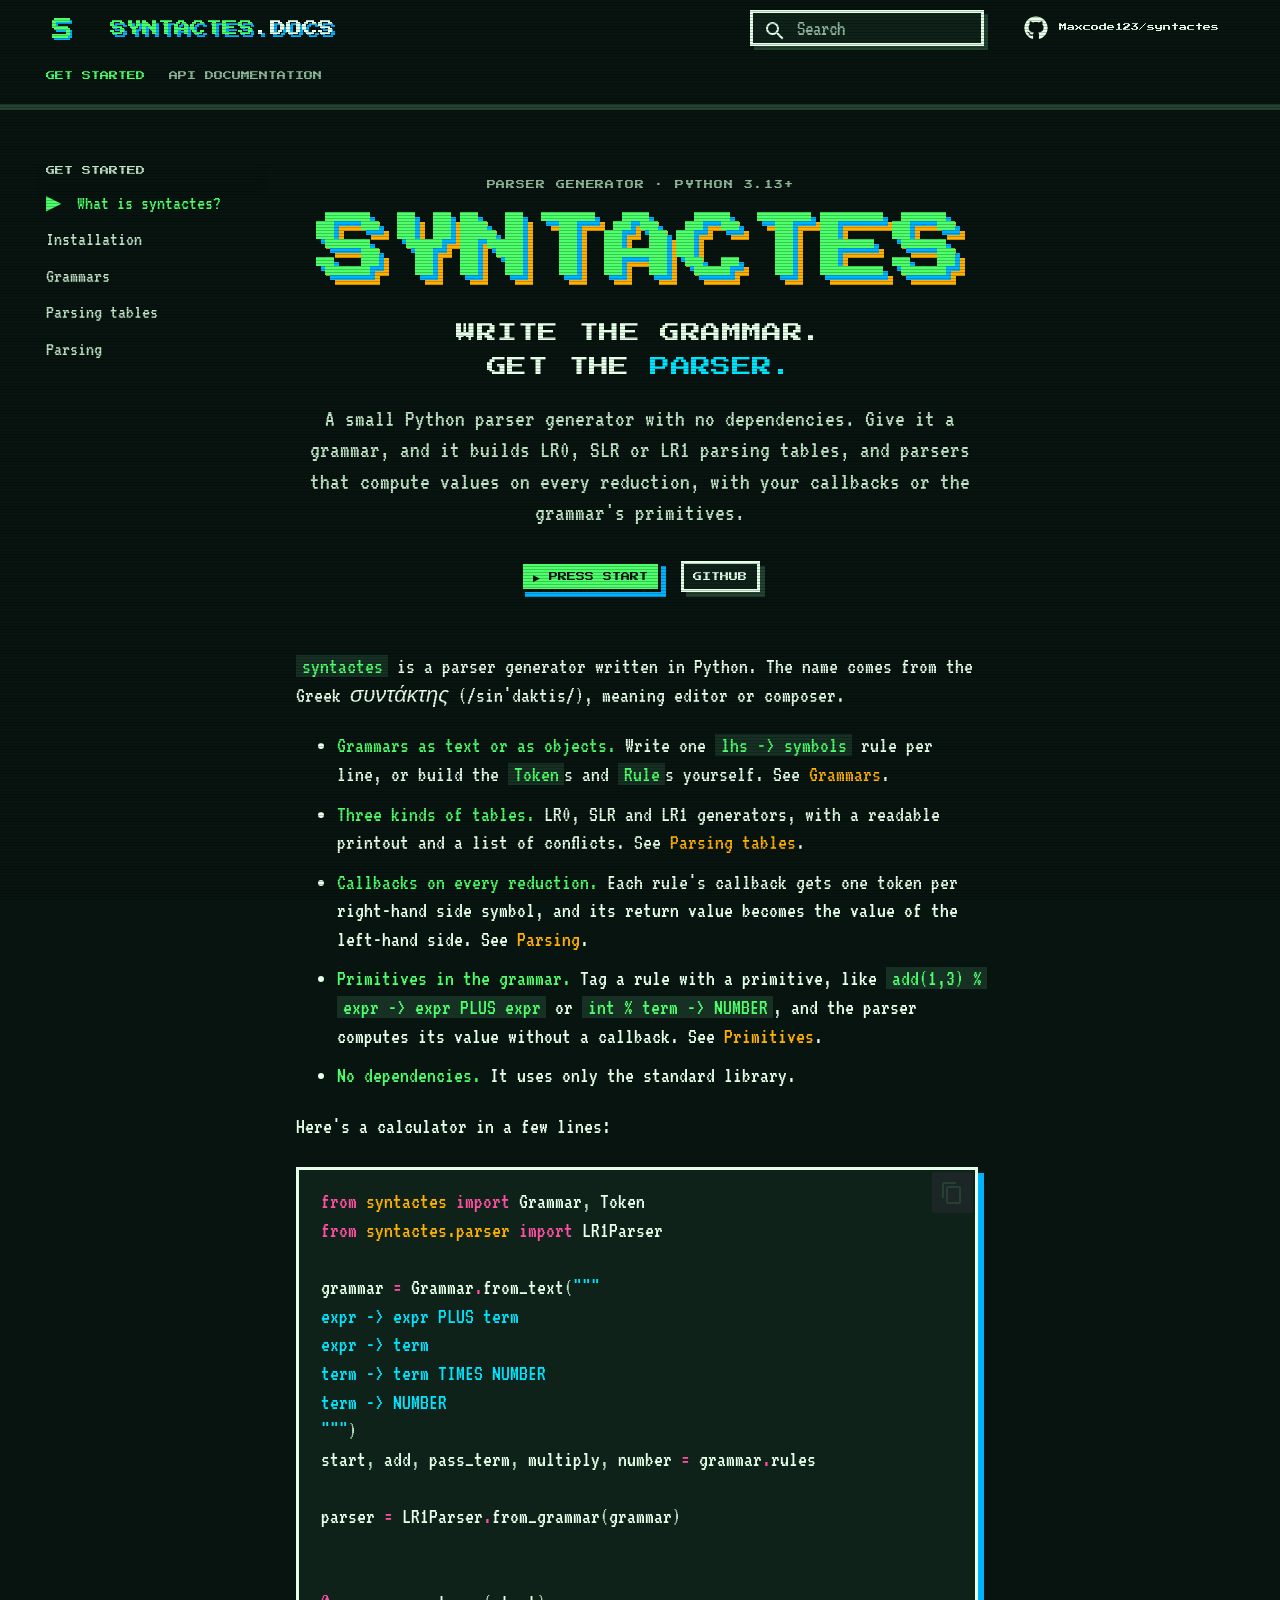
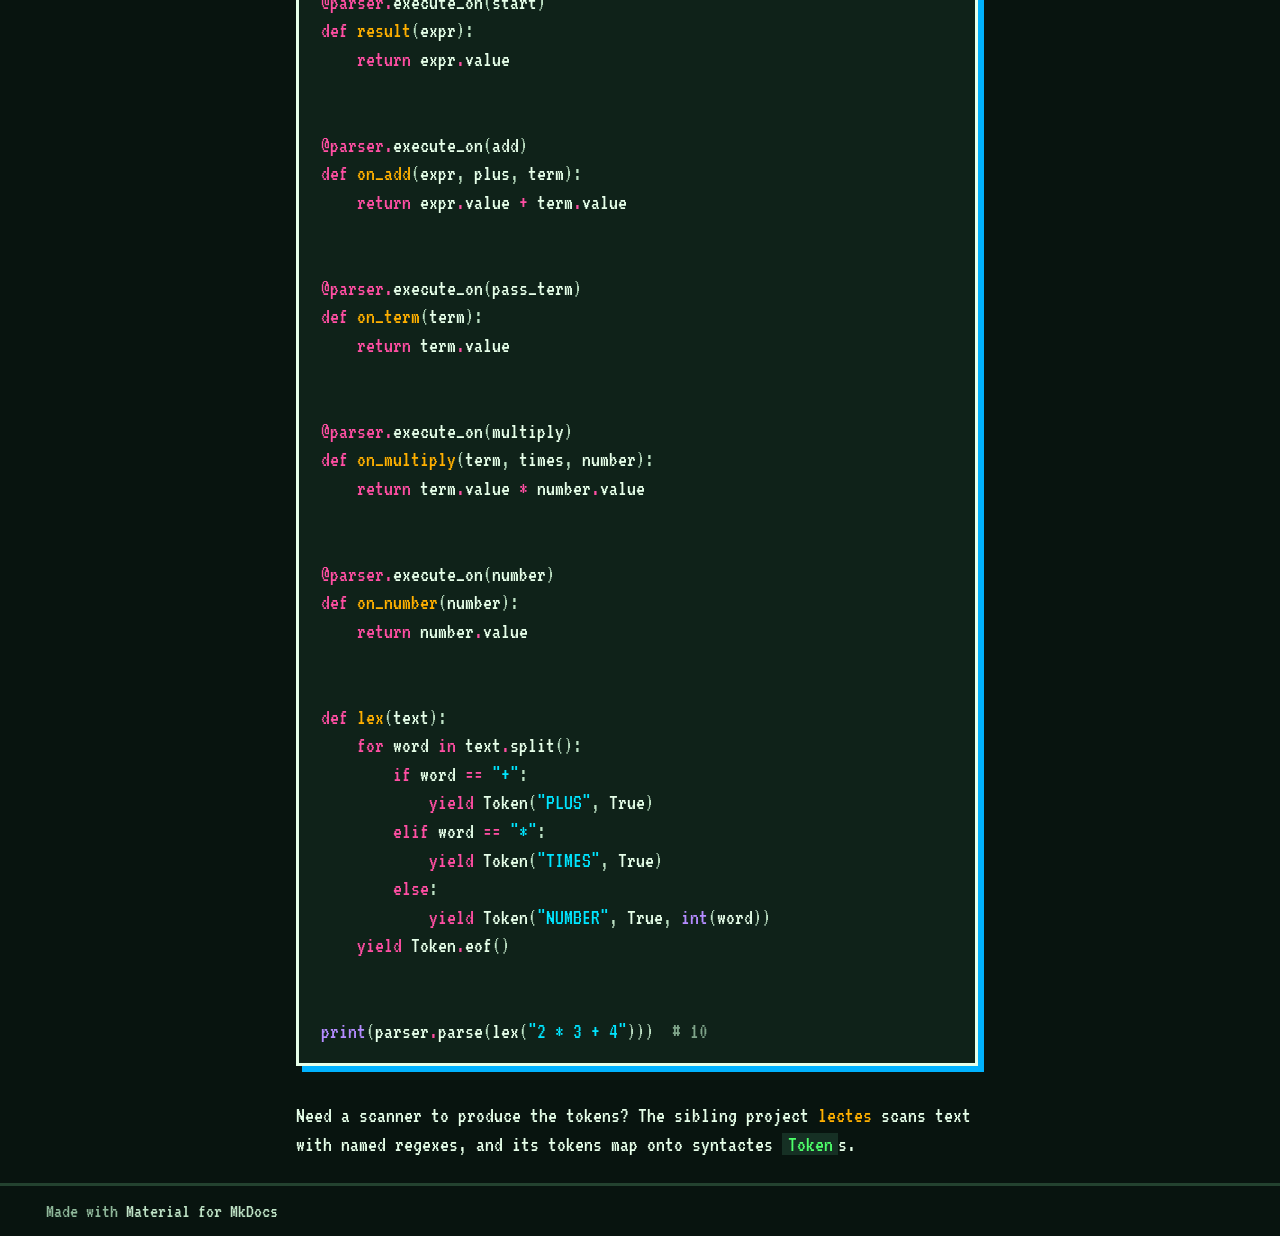
==== commit 97263ec4: "Deployed 63c4ecc with MkDocs version: 1.6.1" ====
--- a/index.html
+++ b/index.html
@@ -668,7 +668,8 @@
   <h1 id="what-is-syntactes">Write the grammar.<br>Get the <span>parser.</span></h1>
   <p class="sx-blurb">A small Python parser generator with no dependencies.
   Give it a grammar, and it builds LR0, SLR or LR1 parsing tables, and parsers
-  that run your callbacks on every reduction.</p>
+  that compute values on every reduction, with your callbacks or the grammar's
+  primitives.</p>
   <div class="sx-buttons">
     <a class="md-button md-button--primary" href="installation/">Press start</a>
     <a class="md-button" href="https://github.com/Maxcode123/syntactes">GitHub</a>
@@ -685,6 +686,10 @@
 <li><strong>Callbacks on every reduction.</strong> Each rule's callback gets one token per
   right-hand side symbol, and its return value becomes the value of the
   left-hand side. See <a href="parsing/">Parsing</a>.</li>
+<li><strong>Primitives in the grammar.</strong> Tag a rule with a primitive, like
+  <code>add(1,3) % expr -&gt; expr PLUS expr</code> or <code>int % term -&gt; NUMBER</code>, and the parser
+  computes its value without a callback. See
+  <a href="parsing/#primitives">Primitives</a>.</li>
 <li><strong>No dependencies.</strong> It uses only the standard library.</li>
 </ul>
 <p>Here's a calculator in a few lines:</p>
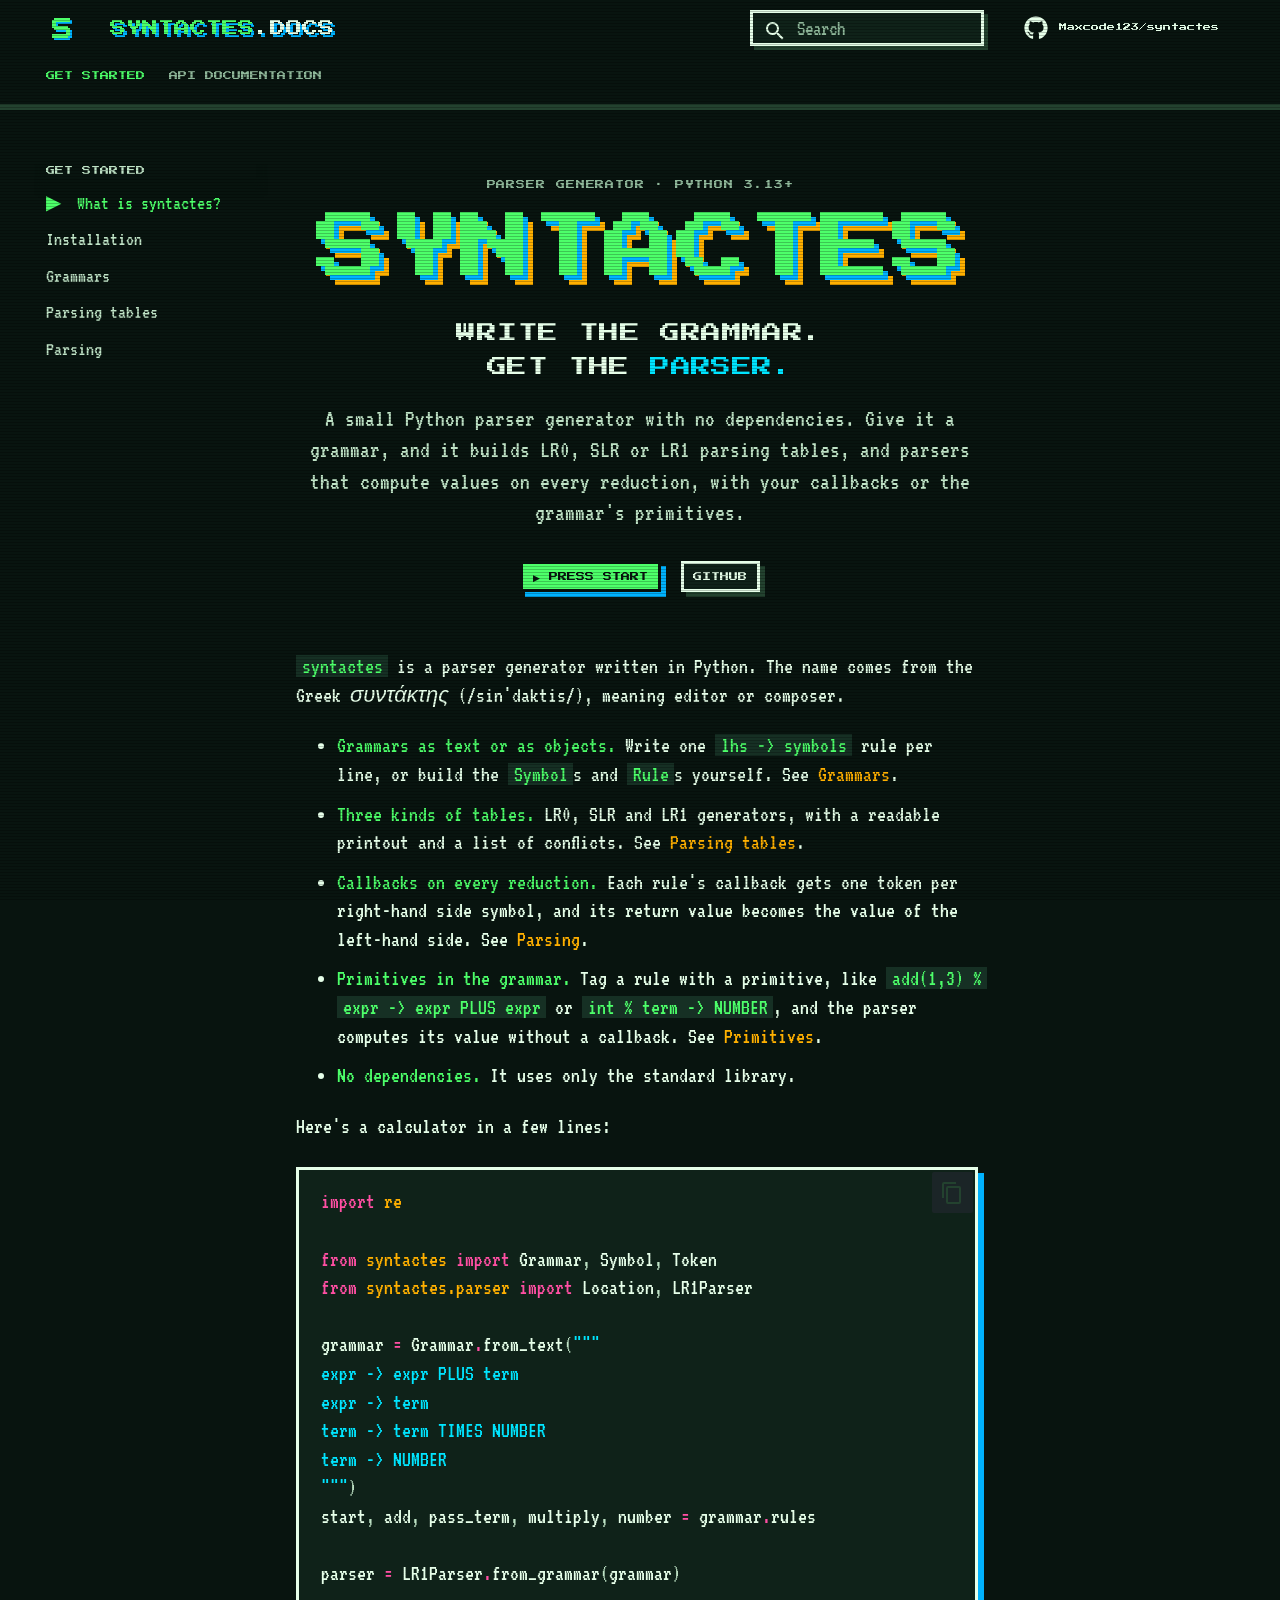
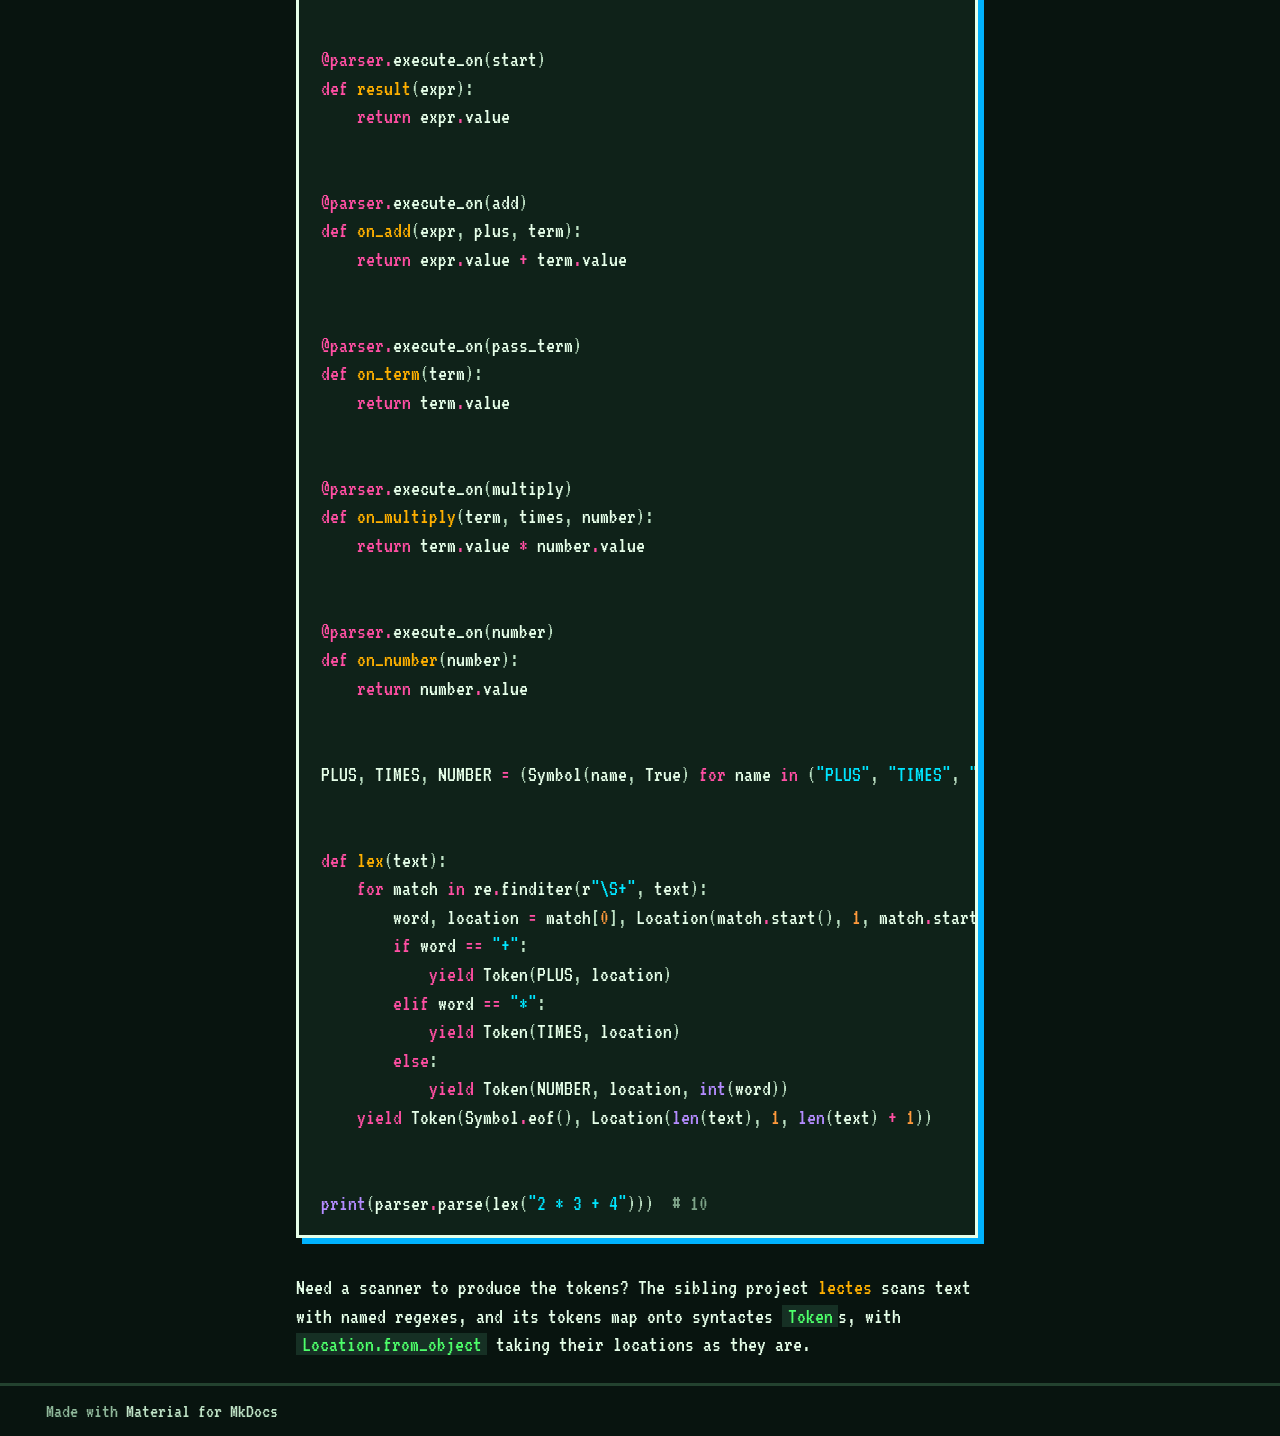
==== commit 4771d2bb: "Deployed 1b6e72e with MkDocs version: 1.6.1" ====
--- a/index.html
+++ b/index.html
@@ -680,7 +680,7 @@
 Greek <em>συντάκτης</em> (/sin'daktis/), meaning editor or composer.</p>
 <ul>
 <li><strong>Grammars as text or as objects.</strong> Write one <code>lhs -&gt; symbols</code> rule per line,
-  or build the <code>Token</code>s and <code>Rule</code>s yourself. See <a href="grammars/">Grammars</a>.</li>
+  or build the <code>Symbol</code>s and <code>Rule</code>s yourself. See <a href="grammars/">Grammars</a>.</li>
 <li><strong>Three kinds of tables.</strong> LR0, SLR and LR1 generators, with a readable
   printout and a list of conflicts. See <a href="parsing-tables/">Parsing tables</a>.</li>
 <li><strong>Callbacks on every reduction.</strong> Each rule's callback gets one token per
@@ -693,61 +693,68 @@
 <li><strong>No dependencies.</strong> It uses only the standard library.</li>
 </ul>
 <p>Here's a calculator in a few lines:</p>
-<div class="language-python highlight"><pre><span></span><code><span id="__span-0-1"><a id="__codelineno-0-1" name="__codelineno-0-1" href="#__codelineno-0-1"></a><span class="kn">from</span><span class="w"> </span><span class="nn">syntactes</span><span class="w"> </span><span class="kn">import</span> <span class="n">Grammar</span><span class="p">,</span> <span class="n">Token</span>
-</span><span id="__span-0-2"><a id="__codelineno-0-2" name="__codelineno-0-2" href="#__codelineno-0-2"></a><span class="kn">from</span><span class="w"> </span><span class="nn">syntactes.parser</span><span class="w"> </span><span class="kn">import</span> <span class="n">LR1Parser</span>
-</span><span id="__span-0-3"><a id="__codelineno-0-3" name="__codelineno-0-3" href="#__codelineno-0-3"></a>
-</span><span id="__span-0-4"><a id="__codelineno-0-4" name="__codelineno-0-4" href="#__codelineno-0-4"></a><span class="n">grammar</span> <span class="o">=</span> <span class="n">Grammar</span><span class="o">.</span><span class="n">from_text</span><span class="p">(</span><span class="s2">"""</span>
-</span><span id="__span-0-5"><a id="__codelineno-0-5" name="__codelineno-0-5" href="#__codelineno-0-5"></a><span class="s2">expr -&gt; expr PLUS term</span>
-</span><span id="__span-0-6"><a id="__codelineno-0-6" name="__codelineno-0-6" href="#__codelineno-0-6"></a><span class="s2">expr -&gt; term</span>
-</span><span id="__span-0-7"><a id="__codelineno-0-7" name="__codelineno-0-7" href="#__codelineno-0-7"></a><span class="s2">term -&gt; term TIMES NUMBER</span>
-</span><span id="__span-0-8"><a id="__codelineno-0-8" name="__codelineno-0-8" href="#__codelineno-0-8"></a><span class="s2">term -&gt; NUMBER</span>
-</span><span id="__span-0-9"><a id="__codelineno-0-9" name="__codelineno-0-9" href="#__codelineno-0-9"></a><span class="s2">"""</span><span class="p">)</span>
-</span><span id="__span-0-10"><a id="__codelineno-0-10" name="__codelineno-0-10" href="#__codelineno-0-10"></a><span class="n">start</span><span class="p">,</span> <span class="n">add</span><span class="p">,</span> <span class="n">pass_term</span><span class="p">,</span> <span class="n">multiply</span><span class="p">,</span> <span class="n">number</span> <span class="o">=</span> <span class="n">grammar</span><span class="o">.</span><span class="n">rules</span>
-</span><span id="__span-0-11"><a id="__codelineno-0-11" name="__codelineno-0-11" href="#__codelineno-0-11"></a>
-</span><span id="__span-0-12"><a id="__codelineno-0-12" name="__codelineno-0-12" href="#__codelineno-0-12"></a><span class="n">parser</span> <span class="o">=</span> <span class="n">LR1Parser</span><span class="o">.</span><span class="n">from_grammar</span><span class="p">(</span><span class="n">grammar</span><span class="p">)</span>
+<div class="language-python highlight"><pre><span></span><code><span id="__span-0-1"><a id="__codelineno-0-1" name="__codelineno-0-1" href="#__codelineno-0-1"></a><span class="kn">import</span><span class="w"> </span><span class="nn">re</span>
+</span><span id="__span-0-2"><a id="__codelineno-0-2" name="__codelineno-0-2" href="#__codelineno-0-2"></a>
+</span><span id="__span-0-3"><a id="__codelineno-0-3" name="__codelineno-0-3" href="#__codelineno-0-3"></a><span class="kn">from</span><span class="w"> </span><span class="nn">syntactes</span><span class="w"> </span><span class="kn">import</span> <span class="n">Grammar</span><span class="p">,</span> <span class="n">Symbol</span><span class="p">,</span> <span class="n">Token</span>
+</span><span id="__span-0-4"><a id="__codelineno-0-4" name="__codelineno-0-4" href="#__codelineno-0-4"></a><span class="kn">from</span><span class="w"> </span><span class="nn">syntactes.parser</span><span class="w"> </span><span class="kn">import</span> <span class="n">Location</span><span class="p">,</span> <span class="n">LR1Parser</span>
+</span><span id="__span-0-5"><a id="__codelineno-0-5" name="__codelineno-0-5" href="#__codelineno-0-5"></a>
+</span><span id="__span-0-6"><a id="__codelineno-0-6" name="__codelineno-0-6" href="#__codelineno-0-6"></a><span class="n">grammar</span> <span class="o">=</span> <span class="n">Grammar</span><span class="o">.</span><span class="n">from_text</span><span class="p">(</span><span class="s2">"""</span>
+</span><span id="__span-0-7"><a id="__codelineno-0-7" name="__codelineno-0-7" href="#__codelineno-0-7"></a><span class="s2">expr -&gt; expr PLUS term</span>
+</span><span id="__span-0-8"><a id="__codelineno-0-8" name="__codelineno-0-8" href="#__codelineno-0-8"></a><span class="s2">expr -&gt; term</span>
+</span><span id="__span-0-9"><a id="__codelineno-0-9" name="__codelineno-0-9" href="#__codelineno-0-9"></a><span class="s2">term -&gt; term TIMES NUMBER</span>
+</span><span id="__span-0-10"><a id="__codelineno-0-10" name="__codelineno-0-10" href="#__codelineno-0-10"></a><span class="s2">term -&gt; NUMBER</span>
+</span><span id="__span-0-11"><a id="__codelineno-0-11" name="__codelineno-0-11" href="#__codelineno-0-11"></a><span class="s2">"""</span><span class="p">)</span>
+</span><span id="__span-0-12"><a id="__codelineno-0-12" name="__codelineno-0-12" href="#__codelineno-0-12"></a><span class="n">start</span><span class="p">,</span> <span class="n">add</span><span class="p">,</span> <span class="n">pass_term</span><span class="p">,</span> <span class="n">multiply</span><span class="p">,</span> <span class="n">number</span> <span class="o">=</span> <span class="n">grammar</span><span class="o">.</span><span class="n">rules</span>
 </span><span id="__span-0-13"><a id="__codelineno-0-13" name="__codelineno-0-13" href="#__codelineno-0-13"></a>
-</span><span id="__span-0-14"><a id="__codelineno-0-14" name="__codelineno-0-14" href="#__codelineno-0-14"></a>
-</span><span id="__span-0-15"><a id="__codelineno-0-15" name="__codelineno-0-15" href="#__codelineno-0-15"></a><span class="nd">@parser</span><span class="o">.</span><span class="n">execute_on</span><span class="p">(</span><span class="n">start</span><span class="p">)</span>
-</span><span id="__span-0-16"><a id="__codelineno-0-16" name="__codelineno-0-16" href="#__codelineno-0-16"></a><span class="k">def</span><span class="w"> </span><span class="nf">result</span><span class="p">(</span><span class="n">expr</span><span class="p">):</span>
-</span><span id="__span-0-17"><a id="__codelineno-0-17" name="__codelineno-0-17" href="#__codelineno-0-17"></a>    <span class="k">return</span> <span class="n">expr</span><span class="o">.</span><span class="n">value</span>
-</span><span id="__span-0-18"><a id="__codelineno-0-18" name="__codelineno-0-18" href="#__codelineno-0-18"></a>
-</span><span id="__span-0-19"><a id="__codelineno-0-19" name="__codelineno-0-19" href="#__codelineno-0-19"></a>
-</span><span id="__span-0-20"><a id="__codelineno-0-20" name="__codelineno-0-20" href="#__codelineno-0-20"></a><span class="nd">@parser</span><span class="o">.</span><span class="n">execute_on</span><span class="p">(</span><span class="n">add</span><span class="p">)</span>
-</span><span id="__span-0-21"><a id="__codelineno-0-21" name="__codelineno-0-21" href="#__codelineno-0-21"></a><span class="k">def</span><span class="w"> </span><span class="nf">on_add</span><span class="p">(</span><span class="n">expr</span><span class="p">,</span> <span class="n">plus</span><span class="p">,</span> <span class="n">term</span><span class="p">):</span>
-</span><span id="__span-0-22"><a id="__codelineno-0-22" name="__codelineno-0-22" href="#__codelineno-0-22"></a>    <span class="k">return</span> <span class="n">expr</span><span class="o">.</span><span class="n">value</span> <span class="o">+</span> <span class="n">term</span><span class="o">.</span><span class="n">value</span>
-</span><span id="__span-0-23"><a id="__codelineno-0-23" name="__codelineno-0-23" href="#__codelineno-0-23"></a>
-</span><span id="__span-0-24"><a id="__codelineno-0-24" name="__codelineno-0-24" href="#__codelineno-0-24"></a>
-</span><span id="__span-0-25"><a id="__codelineno-0-25" name="__codelineno-0-25" href="#__codelineno-0-25"></a><span class="nd">@parser</span><span class="o">.</span><span class="n">execute_on</span><span class="p">(</span><span class="n">pass_term</span><span class="p">)</span>
-</span><span id="__span-0-26"><a id="__codelineno-0-26" name="__codelineno-0-26" href="#__codelineno-0-26"></a><span class="k">def</span><span class="w"> </span><span class="nf">on_term</span><span class="p">(</span><span class="n">term</span><span class="p">):</span>
-</span><span id="__span-0-27"><a id="__codelineno-0-27" name="__codelineno-0-27" href="#__codelineno-0-27"></a>    <span class="k">return</span> <span class="n">term</span><span class="o">.</span><span class="n">value</span>
-</span><span id="__span-0-28"><a id="__codelineno-0-28" name="__codelineno-0-28" href="#__codelineno-0-28"></a>
-</span><span id="__span-0-29"><a id="__codelineno-0-29" name="__codelineno-0-29" href="#__codelineno-0-29"></a>
-</span><span id="__span-0-30"><a id="__codelineno-0-30" name="__codelineno-0-30" href="#__codelineno-0-30"></a><span class="nd">@parser</span><span class="o">.</span><span class="n">execute_on</span><span class="p">(</span><span class="n">multiply</span><span class="p">)</span>
-</span><span id="__span-0-31"><a id="__codelineno-0-31" name="__codelineno-0-31" href="#__codelineno-0-31"></a><span class="k">def</span><span class="w"> </span><span class="nf">on_multiply</span><span class="p">(</span><span class="n">term</span><span class="p">,</span> <span class="n">times</span><span class="p">,</span> <span class="n">number</span><span class="p">):</span>
-</span><span id="__span-0-32"><a id="__codelineno-0-32" name="__codelineno-0-32" href="#__codelineno-0-32"></a>    <span class="k">return</span> <span class="n">term</span><span class="o">.</span><span class="n">value</span> <span class="o">*</span> <span class="n">number</span><span class="o">.</span><span class="n">value</span>
-</span><span id="__span-0-33"><a id="__codelineno-0-33" name="__codelineno-0-33" href="#__codelineno-0-33"></a>
-</span><span id="__span-0-34"><a id="__codelineno-0-34" name="__codelineno-0-34" href="#__codelineno-0-34"></a>
-</span><span id="__span-0-35"><a id="__codelineno-0-35" name="__codelineno-0-35" href="#__codelineno-0-35"></a><span class="nd">@parser</span><span class="o">.</span><span class="n">execute_on</span><span class="p">(</span><span class="n">number</span><span class="p">)</span>
-</span><span id="__span-0-36"><a id="__codelineno-0-36" name="__codelineno-0-36" href="#__codelineno-0-36"></a><span class="k">def</span><span class="w"> </span><span class="nf">on_number</span><span class="p">(</span><span class="n">number</span><span class="p">):</span>
-</span><span id="__span-0-37"><a id="__codelineno-0-37" name="__codelineno-0-37" href="#__codelineno-0-37"></a>    <span class="k">return</span> <span class="n">number</span><span class="o">.</span><span class="n">value</span>
-</span><span id="__span-0-38"><a id="__codelineno-0-38" name="__codelineno-0-38" href="#__codelineno-0-38"></a>
-</span><span id="__span-0-39"><a id="__codelineno-0-39" name="__codelineno-0-39" href="#__codelineno-0-39"></a>
-</span><span id="__span-0-40"><a id="__codelineno-0-40" name="__codelineno-0-40" href="#__codelineno-0-40"></a><span class="k">def</span><span class="w"> </span><span class="nf">lex</span><span class="p">(</span><span class="n">text</span><span class="p">):</span>
-</span><span id="__span-0-41"><a id="__codelineno-0-41" name="__codelineno-0-41" href="#__codelineno-0-41"></a>    <span class="k">for</span> <span class="n">word</span> <span class="ow">in</span> <span class="n">text</span><span class="o">.</span><span class="n">split</span><span class="p">():</span>
-</span><span id="__span-0-42"><a id="__codelineno-0-42" name="__codelineno-0-42" href="#__codelineno-0-42"></a>        <span class="k">if</span> <span class="n">word</span> <span class="o">==</span> <span class="s2">"+"</span><span class="p">:</span>
-</span><span id="__span-0-43"><a id="__codelineno-0-43" name="__codelineno-0-43" href="#__codelineno-0-43"></a>            <span class="k">yield</span> <span class="n">Token</span><span class="p">(</span><span class="s2">"PLUS"</span><span class="p">,</span> <span class="kc">True</span><span class="p">)</span>
-</span><span id="__span-0-44"><a id="__codelineno-0-44" name="__codelineno-0-44" href="#__codelineno-0-44"></a>        <span class="k">elif</span> <span class="n">word</span> <span class="o">==</span> <span class="s2">"*"</span><span class="p">:</span>
-</span><span id="__span-0-45"><a id="__codelineno-0-45" name="__codelineno-0-45" href="#__codelineno-0-45"></a>            <span class="k">yield</span> <span class="n">Token</span><span class="p">(</span><span class="s2">"TIMES"</span><span class="p">,</span> <span class="kc">True</span><span class="p">)</span>
-</span><span id="__span-0-46"><a id="__codelineno-0-46" name="__codelineno-0-46" href="#__codelineno-0-46"></a>        <span class="k">else</span><span class="p">:</span>
-</span><span id="__span-0-47"><a id="__codelineno-0-47" name="__codelineno-0-47" href="#__codelineno-0-47"></a>            <span class="k">yield</span> <span class="n">Token</span><span class="p">(</span><span class="s2">"NUMBER"</span><span class="p">,</span> <span class="kc">True</span><span class="p">,</span> <span class="nb">int</span><span class="p">(</span><span class="n">word</span><span class="p">))</span>
-</span><span id="__span-0-48"><a id="__codelineno-0-48" name="__codelineno-0-48" href="#__codelineno-0-48"></a>    <span class="k">yield</span> <span class="n">Token</span><span class="o">.</span><span class="n">eof</span><span class="p">()</span>
-</span><span id="__span-0-49"><a id="__codelineno-0-49" name="__codelineno-0-49" href="#__codelineno-0-49"></a>
-</span><span id="__span-0-50"><a id="__codelineno-0-50" name="__codelineno-0-50" href="#__codelineno-0-50"></a>
-</span><span id="__span-0-51"><a id="__codelineno-0-51" name="__codelineno-0-51" href="#__codelineno-0-51"></a><span class="nb">print</span><span class="p">(</span><span class="n">parser</span><span class="o">.</span><span class="n">parse</span><span class="p">(</span><span class="n">lex</span><span class="p">(</span><span class="s2">"2 * 3 + 4"</span><span class="p">)))</span>  <span class="c1"># 10</span>
+</span><span id="__span-0-14"><a id="__codelineno-0-14" name="__codelineno-0-14" href="#__codelineno-0-14"></a><span class="n">parser</span> <span class="o">=</span> <span class="n">LR1Parser</span><span class="o">.</span><span class="n">from_grammar</span><span class="p">(</span><span class="n">grammar</span><span class="p">)</span>
+</span><span id="__span-0-15"><a id="__codelineno-0-15" name="__codelineno-0-15" href="#__codelineno-0-15"></a>
+</span><span id="__span-0-16"><a id="__codelineno-0-16" name="__codelineno-0-16" href="#__codelineno-0-16"></a>
+</span><span id="__span-0-17"><a id="__codelineno-0-17" name="__codelineno-0-17" href="#__codelineno-0-17"></a><span class="nd">@parser</span><span class="o">.</span><span class="n">execute_on</span><span class="p">(</span><span class="n">start</span><span class="p">)</span>
+</span><span id="__span-0-18"><a id="__codelineno-0-18" name="__codelineno-0-18" href="#__codelineno-0-18"></a><span class="k">def</span><span class="w"> </span><span class="nf">result</span><span class="p">(</span><span class="n">expr</span><span class="p">):</span>
+</span><span id="__span-0-19"><a id="__codelineno-0-19" name="__codelineno-0-19" href="#__codelineno-0-19"></a>    <span class="k">return</span> <span class="n">expr</span><span class="o">.</span><span class="n">value</span>
+</span><span id="__span-0-20"><a id="__codelineno-0-20" name="__codelineno-0-20" href="#__codelineno-0-20"></a>
+</span><span id="__span-0-21"><a id="__codelineno-0-21" name="__codelineno-0-21" href="#__codelineno-0-21"></a>
+</span><span id="__span-0-22"><a id="__codelineno-0-22" name="__codelineno-0-22" href="#__codelineno-0-22"></a><span class="nd">@parser</span><span class="o">.</span><span class="n">execute_on</span><span class="p">(</span><span class="n">add</span><span class="p">)</span>
+</span><span id="__span-0-23"><a id="__codelineno-0-23" name="__codelineno-0-23" href="#__codelineno-0-23"></a><span class="k">def</span><span class="w"> </span><span class="nf">on_add</span><span class="p">(</span><span class="n">expr</span><span class="p">,</span> <span class="n">plus</span><span class="p">,</span> <span class="n">term</span><span class="p">):</span>
+</span><span id="__span-0-24"><a id="__codelineno-0-24" name="__codelineno-0-24" href="#__codelineno-0-24"></a>    <span class="k">return</span> <span class="n">expr</span><span class="o">.</span><span class="n">value</span> <span class="o">+</span> <span class="n">term</span><span class="o">.</span><span class="n">value</span>
+</span><span id="__span-0-25"><a id="__codelineno-0-25" name="__codelineno-0-25" href="#__codelineno-0-25"></a>
+</span><span id="__span-0-26"><a id="__codelineno-0-26" name="__codelineno-0-26" href="#__codelineno-0-26"></a>
+</span><span id="__span-0-27"><a id="__codelineno-0-27" name="__codelineno-0-27" href="#__codelineno-0-27"></a><span class="nd">@parser</span><span class="o">.</span><span class="n">execute_on</span><span class="p">(</span><span class="n">pass_term</span><span class="p">)</span>
+</span><span id="__span-0-28"><a id="__codelineno-0-28" name="__codelineno-0-28" href="#__codelineno-0-28"></a><span class="k">def</span><span class="w"> </span><span class="nf">on_term</span><span class="p">(</span><span class="n">term</span><span class="p">):</span>
+</span><span id="__span-0-29"><a id="__codelineno-0-29" name="__codelineno-0-29" href="#__codelineno-0-29"></a>    <span class="k">return</span> <span class="n">term</span><span class="o">.</span><span class="n">value</span>
+</span><span id="__span-0-30"><a id="__codelineno-0-30" name="__codelineno-0-30" href="#__codelineno-0-30"></a>
+</span><span id="__span-0-31"><a id="__codelineno-0-31" name="__codelineno-0-31" href="#__codelineno-0-31"></a>
+</span><span id="__span-0-32"><a id="__codelineno-0-32" name="__codelineno-0-32" href="#__codelineno-0-32"></a><span class="nd">@parser</span><span class="o">.</span><span class="n">execute_on</span><span class="p">(</span><span class="n">multiply</span><span class="p">)</span>
+</span><span id="__span-0-33"><a id="__codelineno-0-33" name="__codelineno-0-33" href="#__codelineno-0-33"></a><span class="k">def</span><span class="w"> </span><span class="nf">on_multiply</span><span class="p">(</span><span class="n">term</span><span class="p">,</span> <span class="n">times</span><span class="p">,</span> <span class="n">number</span><span class="p">):</span>
+</span><span id="__span-0-34"><a id="__codelineno-0-34" name="__codelineno-0-34" href="#__codelineno-0-34"></a>    <span class="k">return</span> <span class="n">term</span><span class="o">.</span><span class="n">value</span> <span class="o">*</span> <span class="n">number</span><span class="o">.</span><span class="n">value</span>
+</span><span id="__span-0-35"><a id="__codelineno-0-35" name="__codelineno-0-35" href="#__codelineno-0-35"></a>
+</span><span id="__span-0-36"><a id="__codelineno-0-36" name="__codelineno-0-36" href="#__codelineno-0-36"></a>
+</span><span id="__span-0-37"><a id="__codelineno-0-37" name="__codelineno-0-37" href="#__codelineno-0-37"></a><span class="nd">@parser</span><span class="o">.</span><span class="n">execute_on</span><span class="p">(</span><span class="n">number</span><span class="p">)</span>
+</span><span id="__span-0-38"><a id="__codelineno-0-38" name="__codelineno-0-38" href="#__codelineno-0-38"></a><span class="k">def</span><span class="w"> </span><span class="nf">on_number</span><span class="p">(</span><span class="n">number</span><span class="p">):</span>
+</span><span id="__span-0-39"><a id="__codelineno-0-39" name="__codelineno-0-39" href="#__codelineno-0-39"></a>    <span class="k">return</span> <span class="n">number</span><span class="o">.</span><span class="n">value</span>
+</span><span id="__span-0-40"><a id="__codelineno-0-40" name="__codelineno-0-40" href="#__codelineno-0-40"></a>
+</span><span id="__span-0-41"><a id="__codelineno-0-41" name="__codelineno-0-41" href="#__codelineno-0-41"></a>
+</span><span id="__span-0-42"><a id="__codelineno-0-42" name="__codelineno-0-42" href="#__codelineno-0-42"></a><span class="n">PLUS</span><span class="p">,</span> <span class="n">TIMES</span><span class="p">,</span> <span class="n">NUMBER</span> <span class="o">=</span> <span class="p">(</span><span class="n">Symbol</span><span class="p">(</span><span class="n">name</span><span class="p">,</span> <span class="kc">True</span><span class="p">)</span> <span class="k">for</span> <span class="n">name</span> <span class="ow">in</span> <span class="p">(</span><span class="s2">"PLUS"</span><span class="p">,</span> <span class="s2">"TIMES"</span><span class="p">,</span> <span class="s2">"NUMBER"</span><span class="p">))</span>
+</span><span id="__span-0-43"><a id="__codelineno-0-43" name="__codelineno-0-43" href="#__codelineno-0-43"></a>
+</span><span id="__span-0-44"><a id="__codelineno-0-44" name="__codelineno-0-44" href="#__codelineno-0-44"></a>
+</span><span id="__span-0-45"><a id="__codelineno-0-45" name="__codelineno-0-45" href="#__codelineno-0-45"></a><span class="k">def</span><span class="w"> </span><span class="nf">lex</span><span class="p">(</span><span class="n">text</span><span class="p">):</span>
+</span><span id="__span-0-46"><a id="__codelineno-0-46" name="__codelineno-0-46" href="#__codelineno-0-46"></a>    <span class="k">for</span> <span class="n">match</span> <span class="ow">in</span> <span class="n">re</span><span class="o">.</span><span class="n">finditer</span><span class="p">(</span><span class="sa">r</span><span class="s2">"\S+"</span><span class="p">,</span> <span class="n">text</span><span class="p">):</span>
+</span><span id="__span-0-47"><a id="__codelineno-0-47" name="__codelineno-0-47" href="#__codelineno-0-47"></a>        <span class="n">word</span><span class="p">,</span> <span class="n">location</span> <span class="o">=</span> <span class="n">match</span><span class="p">[</span><span class="mi">0</span><span class="p">],</span> <span class="n">Location</span><span class="p">(</span><span class="n">match</span><span class="o">.</span><span class="n">start</span><span class="p">(),</span> <span class="mi">1</span><span class="p">,</span> <span class="n">match</span><span class="o">.</span><span class="n">start</span><span class="p">()</span> <span class="o">+</span> <span class="mi">1</span><span class="p">)</span>
+</span><span id="__span-0-48"><a id="__codelineno-0-48" name="__codelineno-0-48" href="#__codelineno-0-48"></a>        <span class="k">if</span> <span class="n">word</span> <span class="o">==</span> <span class="s2">"+"</span><span class="p">:</span>
+</span><span id="__span-0-49"><a id="__codelineno-0-49" name="__codelineno-0-49" href="#__codelineno-0-49"></a>            <span class="k">yield</span> <span class="n">Token</span><span class="p">(</span><span class="n">PLUS</span><span class="p">,</span> <span class="n">location</span><span class="p">)</span>
+</span><span id="__span-0-50"><a id="__codelineno-0-50" name="__codelineno-0-50" href="#__codelineno-0-50"></a>        <span class="k">elif</span> <span class="n">word</span> <span class="o">==</span> <span class="s2">"*"</span><span class="p">:</span>
+</span><span id="__span-0-51"><a id="__codelineno-0-51" name="__codelineno-0-51" href="#__codelineno-0-51"></a>            <span class="k">yield</span> <span class="n">Token</span><span class="p">(</span><span class="n">TIMES</span><span class="p">,</span> <span class="n">location</span><span class="p">)</span>
+</span><span id="__span-0-52"><a id="__codelineno-0-52" name="__codelineno-0-52" href="#__codelineno-0-52"></a>        <span class="k">else</span><span class="p">:</span>
+</span><span id="__span-0-53"><a id="__codelineno-0-53" name="__codelineno-0-53" href="#__codelineno-0-53"></a>            <span class="k">yield</span> <span class="n">Token</span><span class="p">(</span><span class="n">NUMBER</span><span class="p">,</span> <span class="n">location</span><span class="p">,</span> <span class="nb">int</span><span class="p">(</span><span class="n">word</span><span class="p">))</span>
+</span><span id="__span-0-54"><a id="__codelineno-0-54" name="__codelineno-0-54" href="#__codelineno-0-54"></a>    <span class="k">yield</span> <span class="n">Token</span><span class="p">(</span><span class="n">Symbol</span><span class="o">.</span><span class="n">eof</span><span class="p">(),</span> <span class="n">Location</span><span class="p">(</span><span class="nb">len</span><span class="p">(</span><span class="n">text</span><span class="p">),</span> <span class="mi">1</span><span class="p">,</span> <span class="nb">len</span><span class="p">(</span><span class="n">text</span><span class="p">)</span> <span class="o">+</span> <span class="mi">1</span><span class="p">))</span>
+</span><span id="__span-0-55"><a id="__codelineno-0-55" name="__codelineno-0-55" href="#__codelineno-0-55"></a>
+</span><span id="__span-0-56"><a id="__codelineno-0-56" name="__codelineno-0-56" href="#__codelineno-0-56"></a>
+</span><span id="__span-0-57"><a id="__codelineno-0-57" name="__codelineno-0-57" href="#__codelineno-0-57"></a><span class="nb">print</span><span class="p">(</span><span class="n">parser</span><span class="o">.</span><span class="n">parse</span><span class="p">(</span><span class="n">lex</span><span class="p">(</span><span class="s2">"2 * 3 + 4"</span><span class="p">)))</span>  <span class="c1"># 10</span>
 </span></code></pre></div>
 <p>Need a scanner to produce the tokens? The sibling project
 <a href="https://maximosnikiforakis.gr/lectes/">lectes</a> scans text with named regexes,
-and its tokens map onto syntactes <code>Token</code>s.</p>
+and its tokens map onto syntactes <code>Token</code>s, with
+<code>Location.from_object</code> taking their locations as they are.</p>
 
 
 
